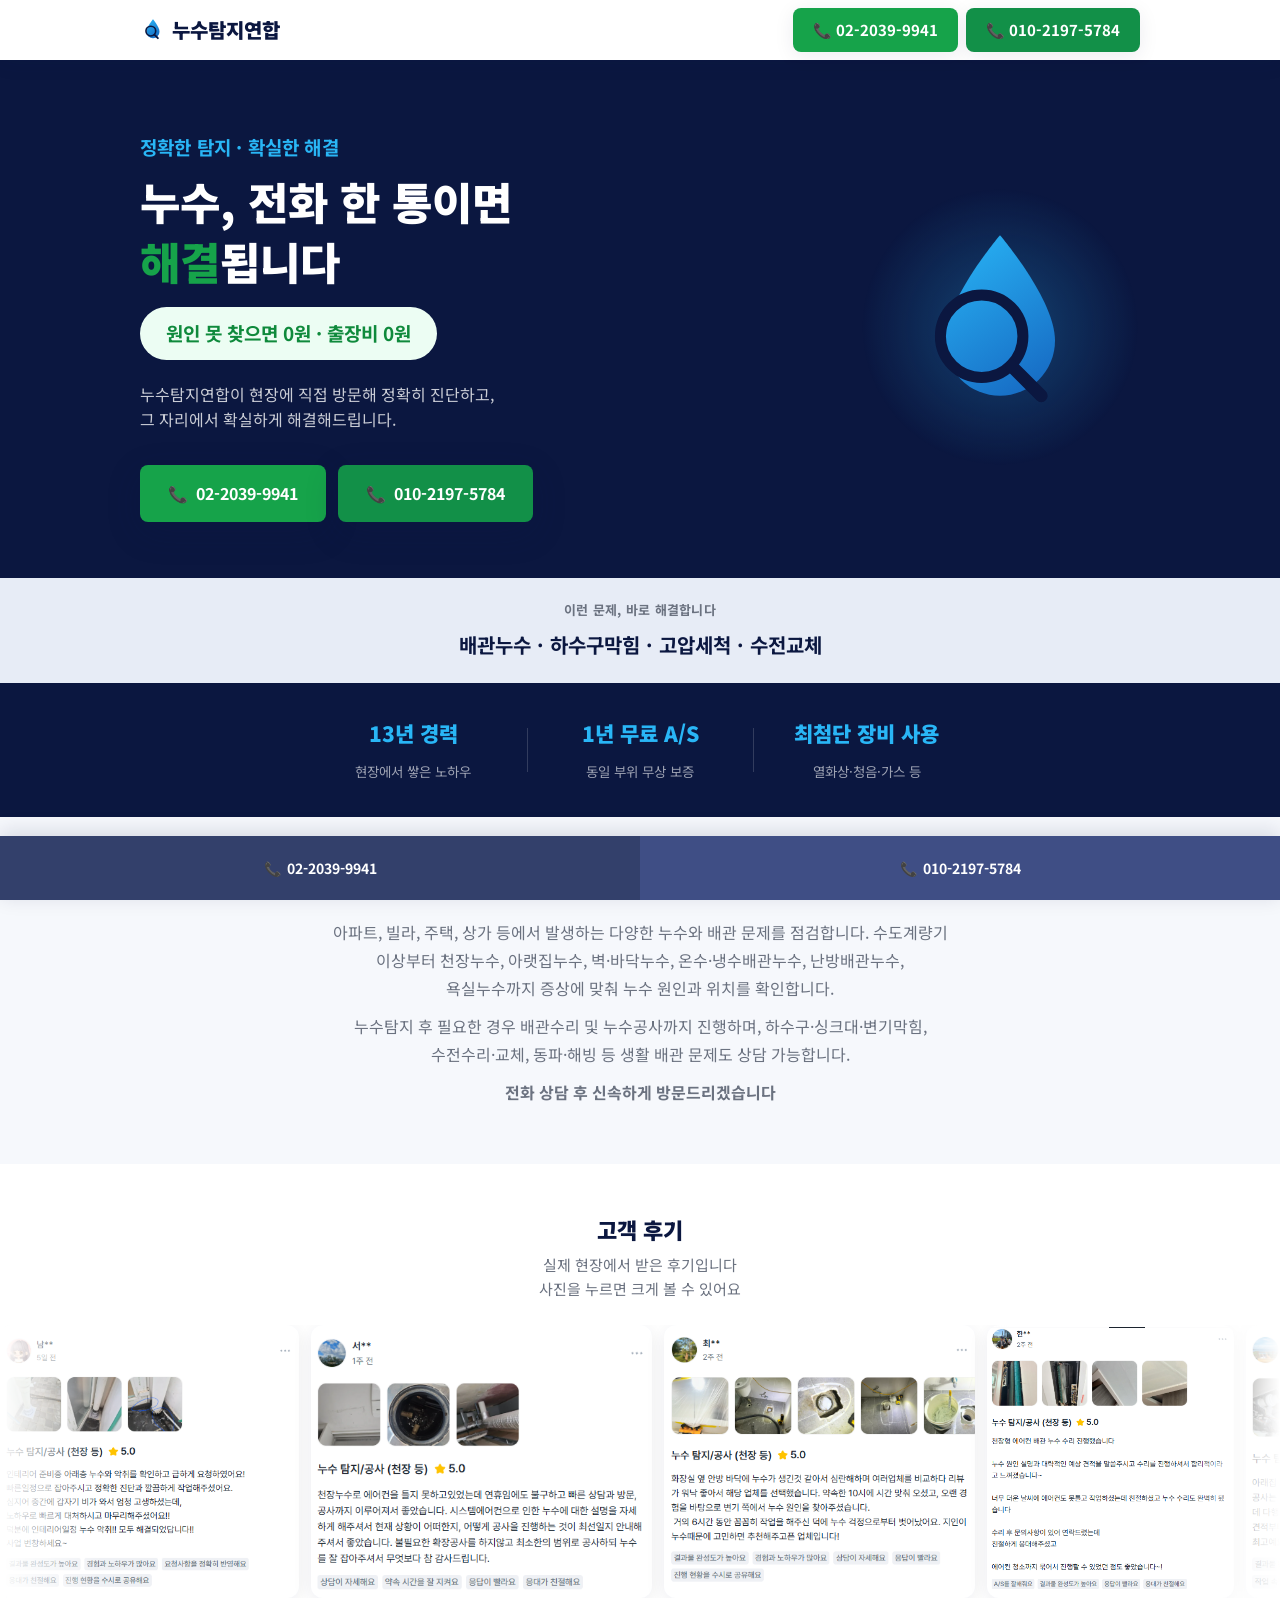
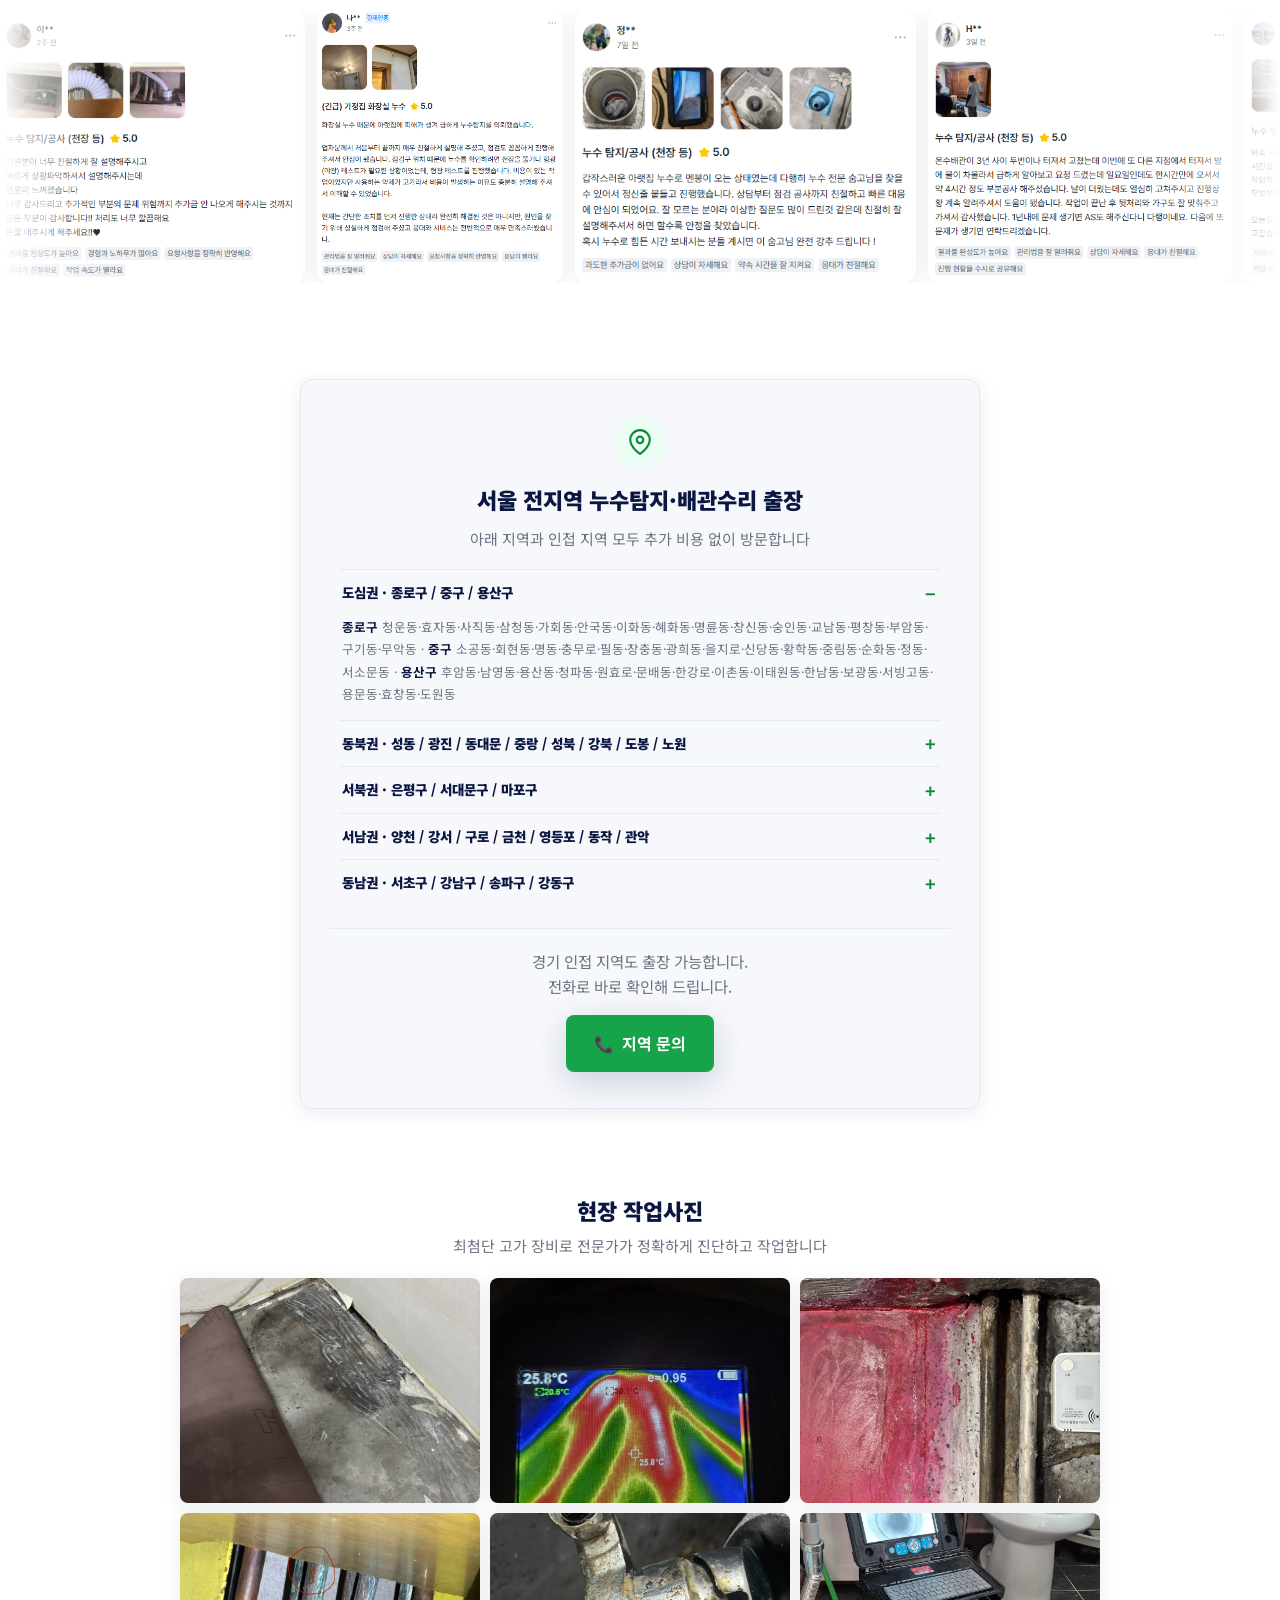
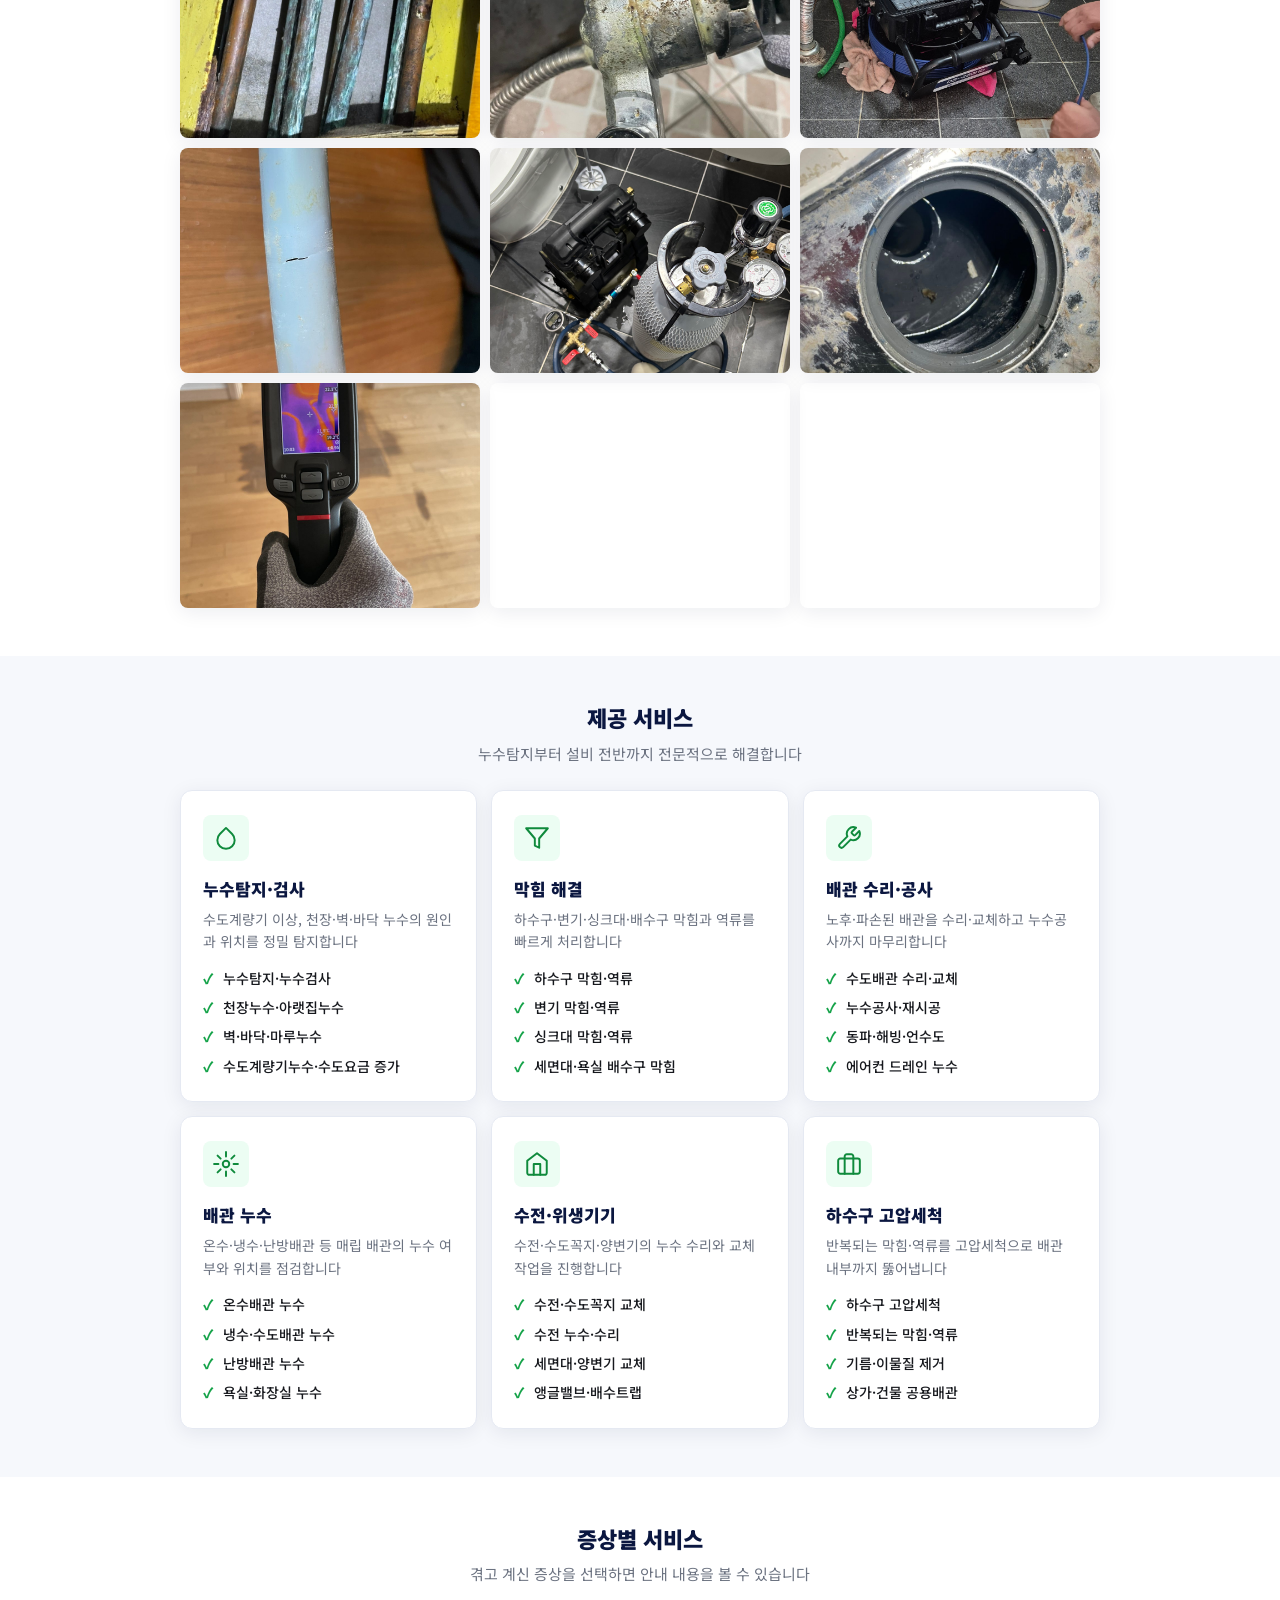
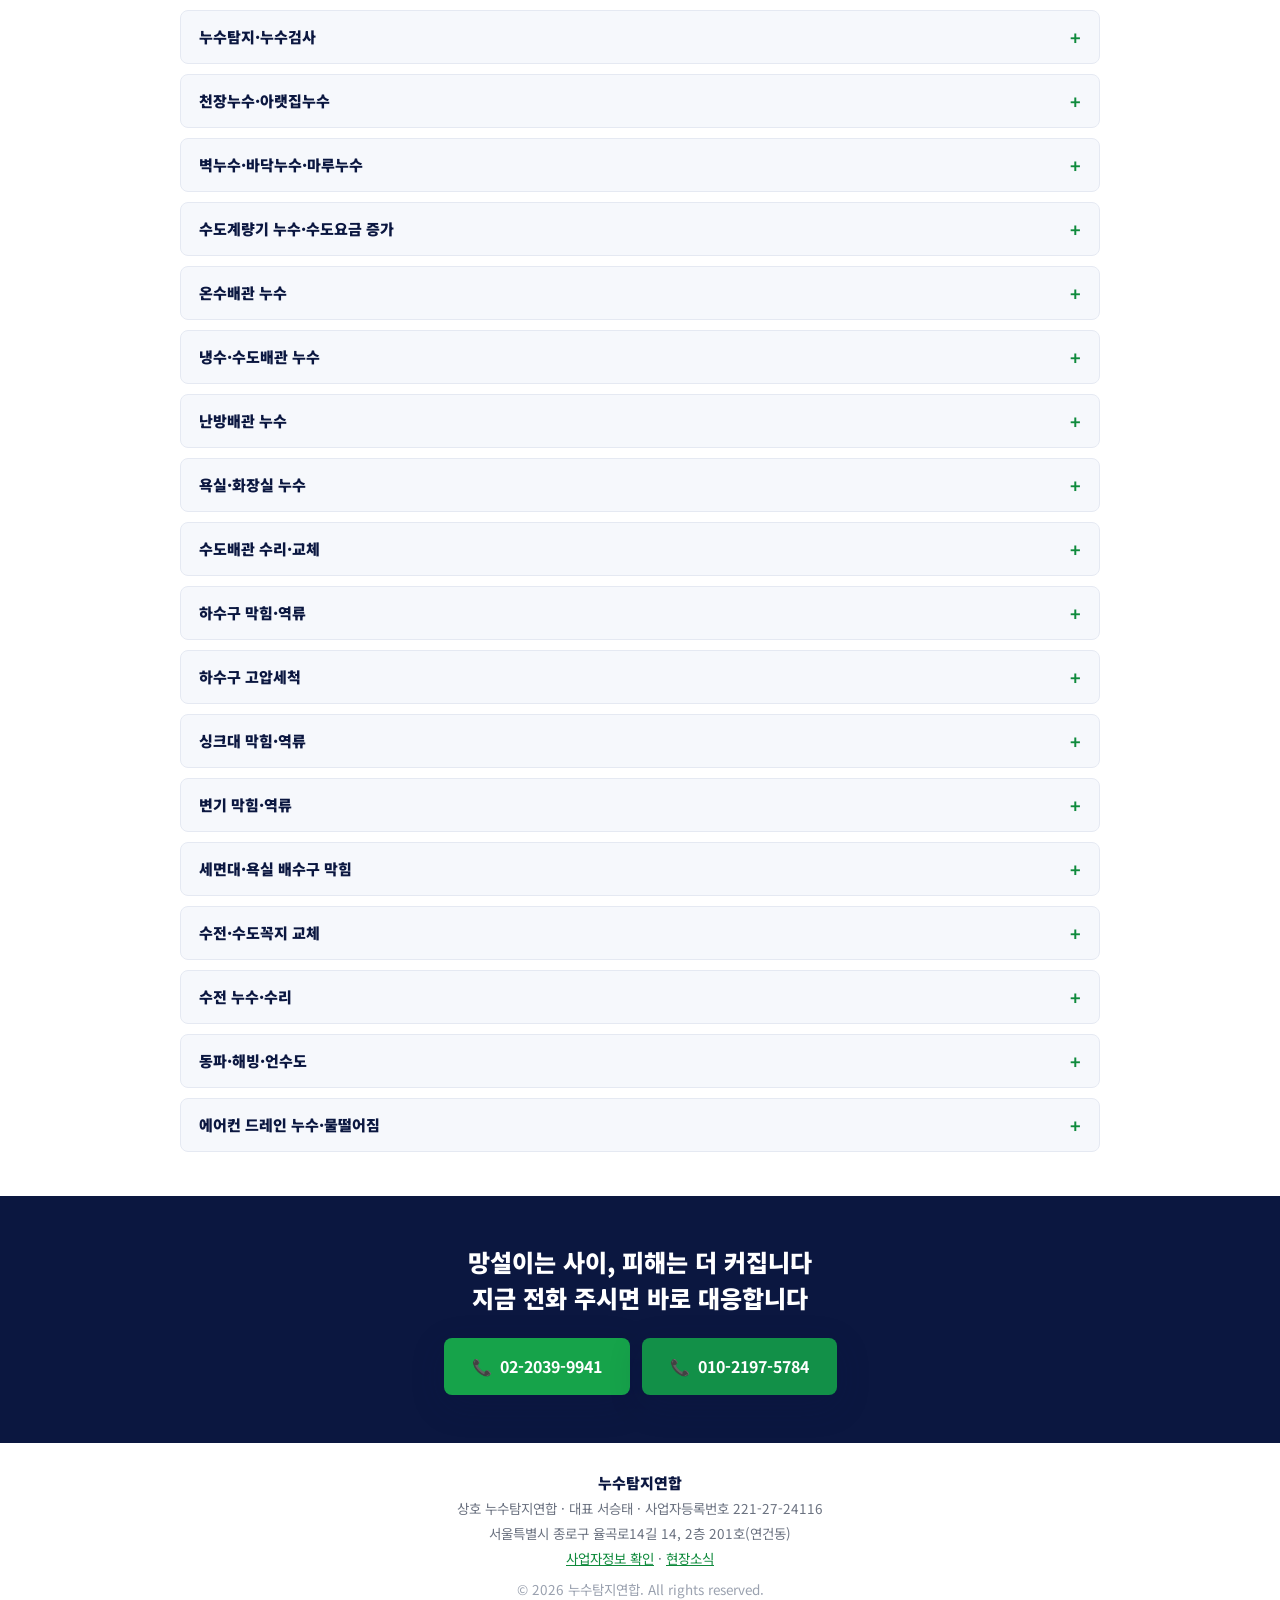
==== index.html @ e625df88 "wordpress connect" ====
<!DOCTYPE html>
<html lang="ko">
<head>
<meta charset="UTF-8">
<meta name="viewport" content="width=device-width, initial-scale=1.0, maximum-scale=5.0">
<title>누수탐지연합 | 서울 전지역 누수탐지·배관수리, 출장비 0원</title>
<meta name="description" content="서울 전지역 누수탐지·배관수리. 수도계량기·천장·배관 누수, 하수구막힘, 수전교체, 동파해빙. 출장비 0원, 원인 못 찾으면 0원.">
<meta name="keywords" content="누수탐지,누수탐지업체,수도계량기누수,천장누수,아랫집누수,벽누수,바닥누수,온수배관누수,냉수배관누수,난방배관누수,욕실누수,화장실누수,배관수리,누수공사,하수구막힘,변기막힘,싱크대막힘,하수구고압세척,수전교체,수전누수,동파해빙,에어컨드레인누수,강남누수탐지,서초누수탐지,송파누수탐지">
<link rel="canonical" href="https://nusu1119.com/">
<meta name="naver-site-verification" content="418d4ac7554d9c9e0f8033d0da20d7df61a4b3a4" />

<meta property="og:type" content="website">
<meta property="og:site_name" content="누수탐지연합">
<meta property="og:title" content="누수탐지연합 | 서울 전지역 누수탐지·배관수리, 출장비 0원">
<meta property="og:description" content="서울 전지역 누수탐지·배관수리. 수도계량기·천장·배관 누수, 하수구막힘, 수전교체, 동파해빙. 출장비 0원, 원인 못 찾으면 0원.">
<meta property="og:url" content="https://nusu1119.com/">
<meta property="og:image" content="https://nusu1119.com/images/og-image.jpg">
<meta property="og:image:width" content="1200">
<meta property="og:image:height" content="630">
<meta property="og:image:alt" content="누수탐지연합 - 전화 한 통이면 끝, 출장비 0원">
<meta property="og:locale" content="ko_KR">

<meta name="twitter:card" content="summary_large_image">
<meta name="twitter:title" content="누수탐지연합 | 서울 전지역 누수탐지·배관수리, 출장비 0원">
<meta name="twitter:description" content="서울 전지역 누수탐지·배관수리. 수도계량기·천장·배관 누수, 하수구막힘, 수전교체, 동파해빙. 출장비 0원, 원인 못 찾으면 0원.">
<meta name="twitter:image" content="https://nusu1119.com/images/og-image.jpg">
<meta name="theme-color" content="#0B1740">

<link rel="icon" href="/favicon.ico" sizes="any">
<link rel="icon" type="image/png" sizes="512x512" href="/images/icon-512.png">
<link rel="apple-touch-icon" href="/apple-touch-icon.png">
<link rel="stylesheet" href="css/style.css">
<link rel="preconnect" href="https://fonts.googleapis.com">
<link rel="preconnect" href="https://fonts.gstatic.com" crossorigin>
<link href="https://fonts.googleapis.com/css2?family=Noto+Sans+KR:wght@400;500;700;900&display=swap" rel="stylesheet">

<!-- TODO: 애널리틱스 추적 코드 (GA4 / 네이버 애널리틱스) - 계정 발급 후 삽입 -->

<script type="application/ld+json">
{
  "@context": "https://schema.org",
  "@type": "LocalBusiness",
  "name": "누수탐지연합",
  "image": "https://nusu1119.com/images/og-image.jpg",
  "url": "https://nusu1119.com/",
  "telephone": ["+82-2-2039-9941", "+82-10-2197-5784"],
  "priceRange": "출장비 0원",
  "founder": { "@type": "Person", "name": "서승태" },
  "address": {
    "@type": "PostalAddress",
    "streetAddress": "율곡로14길 14, 2층 201호(연건동)",
    "addressLocality": "종로구",
    "addressRegion": "서울특별시",
    "addressCountry": "KR"
  },
  "areaServed": [
    { "@type": "AdministrativeArea", "name": "서울특별시" },
    { "@type": "AdministrativeArea", "name": "서울특별시 종로구" },
    { "@type": "AdministrativeArea", "name": "서울특별시 중구" },
    { "@type": "AdministrativeArea", "name": "서울특별시 용산구" },
    { "@type": "AdministrativeArea", "name": "서울특별시 성동구" },
    { "@type": "AdministrativeArea", "name": "서울특별시 광진구" },
    { "@type": "AdministrativeArea", "name": "서울특별시 동대문구" },
    { "@type": "AdministrativeArea", "name": "서울특별시 중랑구" },
    { "@type": "AdministrativeArea", "name": "서울특별시 성북구" },
    { "@type": "AdministrativeArea", "name": "서울특별시 강북구" },
    { "@type": "AdministrativeArea", "name": "서울특별시 도봉구" },
    { "@type": "AdministrativeArea", "name": "서울특별시 노원구" },
    { "@type": "AdministrativeArea", "name": "서울특별시 은평구" },
    { "@type": "AdministrativeArea", "name": "서울특별시 서대문구" },
    { "@type": "AdministrativeArea", "name": "서울특별시 마포구" },
    { "@type": "AdministrativeArea", "name": "서울특별시 양천구" },
    { "@type": "AdministrativeArea", "name": "서울특별시 강서구" },
    { "@type": "AdministrativeArea", "name": "서울특별시 구로구" },
    { "@type": "AdministrativeArea", "name": "서울특별시 금천구" },
    { "@type": "AdministrativeArea", "name": "서울특별시 영등포구" },
    { "@type": "AdministrativeArea", "name": "서울특별시 동작구" },
    { "@type": "AdministrativeArea", "name": "서울특별시 관악구" },
    { "@type": "AdministrativeArea", "name": "서울특별시 서초구" },
    { "@type": "AdministrativeArea", "name": "서울특별시 강남구" },
    { "@type": "AdministrativeArea", "name": "서울특별시 송파구" },
    { "@type": "AdministrativeArea", "name": "서울특별시 강동구" }
  ],
  "slogan": "정확한 탐지 · 확실한 해결",
  "hasOfferCatalog": {
    "@type": "OfferCatalog",
    "name": "누수탐지·배관수리 서비스",
    "itemListElement": [
      { "@type": "Offer", "itemOffered": { "@type": "Service", "name": "누수탐지·누수검사" } },
      { "@type": "Offer", "itemOffered": { "@type": "Service", "name": "천장누수·아랫집누수" } },
      { "@type": "Offer", "itemOffered": { "@type": "Service", "name": "벽누수·바닥누수·마루누수" } },
      { "@type": "Offer", "itemOffered": { "@type": "Service", "name": "수도계량기 누수·수도요금 증가" } },
      { "@type": "Offer", "itemOffered": { "@type": "Service", "name": "온수배관 누수" } },
      { "@type": "Offer", "itemOffered": { "@type": "Service", "name": "냉수·수도배관 누수" } },
      { "@type": "Offer", "itemOffered": { "@type": "Service", "name": "난방배관 누수" } },
      { "@type": "Offer", "itemOffered": { "@type": "Service", "name": "욕실·화장실 누수" } },
      { "@type": "Offer", "itemOffered": { "@type": "Service", "name": "수도배관 수리·교체" } },
      { "@type": "Offer", "itemOffered": { "@type": "Service", "name": "하수구 막힘·역류" } },
      { "@type": "Offer", "itemOffered": { "@type": "Service", "name": "하수구 고압세척" } },
      { "@type": "Offer", "itemOffered": { "@type": "Service", "name": "싱크대 막힘·역류" } },
      { "@type": "Offer", "itemOffered": { "@type": "Service", "name": "변기 막힘·역류" } },
      { "@type": "Offer", "itemOffered": { "@type": "Service", "name": "세면대·욕실 배수구 막힘" } },
      { "@type": "Offer", "itemOffered": { "@type": "Service", "name": "수전·수도꼭지 교체" } },
      { "@type": "Offer", "itemOffered": { "@type": "Service", "name": "수전 누수·수리" } },
      { "@type": "Offer", "itemOffered": { "@type": "Service", "name": "동파·해빙·언수도" } },
      { "@type": "Offer", "itemOffered": { "@type": "Service", "name": "에어컨 드레인 누수·물떨어짐" } }
    ]
  }
}
</script>
</head>
<body>

<!-- Top bar -->
<header class="topbar" id="topbar">
  <div class="container topbar-inner">
    <a href="#top" class="logo">
      <span class="logo-icon" aria-hidden="true">
        <svg viewBox="0 0 48 48" width="26" height="26">
          <path d="M24 4C24 4 12 18 12 27a12 12 0 0 0 24 0C36 18 24 4 24 4z" fill="url(#dropGrad)"/>
          <circle cx="20" cy="26" r="9" fill="none" stroke="#0B1740" stroke-width="3"/>
          <line x1="26.5" y1="32.5" x2="33" y2="39" stroke="#0B1740" stroke-width="3.5" stroke-linecap="round"/>
          <defs>
            <linearGradient id="dropGrad" x1="12" y1="4" x2="36" y2="39" gradientUnits="userSpaceOnUse">
              <stop offset="0" stop-color="#29B6F6"/>
              <stop offset="1" stop-color="#1565C0"/>
            </linearGradient>
          </defs>
        </svg>
      </span>
      <span class="logo-text">누수탐지연합</span>
    </a>
    <div class="topbar-phones">
      <a href="tel:02-2039-9941" class="topbar-phone phone-link" data-phone="02-2039-9941">
        <span aria-hidden="true">📞</span>02-2039-9941
      </a>
      <a href="tel:010-2197-5784" class="topbar-phone num-2 phone-link" data-phone="010-2197-5784">
        <span aria-hidden="true">📞</span>010-2197-5784
      </a>
    </div>
  </div>
</header>

<main id="top">

  <!-- Hero -->
  <section class="hero">
    <div class="container hero-inner">
      <div class="hero-text">
        <p class="hero-slogan">정확한 탐지 · 확실한 해결</p>
        <h1>누수, 전화 한 통이면<br><span class="accent-text">해결</span>됩니다</h1>
        <span class="badge">원인 못 찾으면 0원 · 출장비 0원</span>
        <p class="hero-sub">누수탐지연합이 현장에 직접 방문해 정확히 진단하고,<br>그 자리에서 확실하게 해결해드립니다.</p>
        <div class="hero-cta-buttons">
          <a href="tel:02-2039-9941" class="btn btn-cta phone-link" data-phone="02-2039-9941">
            <span aria-hidden="true">📞</span> 02-2039-9941
          </a>
          <a href="tel:010-2197-5784" class="btn btn-cta num-2 phone-link" data-phone="010-2197-5784">
            <span aria-hidden="true">📞</span> 010-2197-5784
          </a>
        </div>
      </div>
      <div class="hero-visual" aria-hidden="true">
        <div class="hero-visual-glow"></div>
        <svg viewBox="0 0 48 48" width="220" height="220">
          <path d="M24 4C24 4 12 18 12 27a12 12 0 0 0 24 0C36 18 24 4 24 4z" fill="url(#dropGradLg)"/>
          <circle cx="20" cy="26" r="9" fill="none" stroke="#0B1740" stroke-width="2.4"/>
          <line x1="26.5" y1="32.5" x2="33" y2="39" stroke="#0B1740" stroke-width="2.8" stroke-linecap="round"/>
          <defs>
            <linearGradient id="dropGradLg" x1="12" y1="4" x2="36" y2="39" gradientUnits="userSpaceOnUse">
              <stop offset="0" stop-color="#29B6F6"/>
              <stop offset="1" stop-color="#1565C0"/>
            </linearGradient>
          </defs>
        </svg>
      </div>
    </div>
  </section>

  <!-- Services strip -->
  <section class="services-strip">
    <div class="container">
      <p class="services-label">이런 문제, 바로 해결합니다</p>
      <p class="services-line">배관누수 · 하수구막힘 · 고압세척 · 수전교체</p>
    </div>
  </section>

  <!-- 특장점 띠 -->
  <section class="highlight-strip">
    <div class="container highlight-strip-inner">
      <div class="hl-item">
        <strong>13년 경력</strong>
        <span>현장에서 쌓은 노하우</span>
      </div>
      <div class="hl-item">
        <strong>1년 무료 A/S</strong>
        <span>동일 부위 무상 보증</span>
      </div>
      <div class="hl-item">
        <strong>최첨단 장비 사용</strong>
        <span>열화상·청음·가스 등</span>
      </div>
    </div>
  </section>

  <!-- 서비스 소개 -->
  <section class="service-intro">
    <div class="container">
      <h2 class="service-intro-title">누수탐지·배관수리 전문</h2>
      <p>아파트, 빌라, 주택, 상가 등에서 발생하는 다양한 누수와 배관 문제를 점검합니다. 수도계량기 이상부터 천장누수, 아랫집누수, 벽·바닥누수, 온수·냉수배관누수, 난방배관누수, 욕실누수까지 증상에 맞춰 누수 원인과 위치를 확인합니다.</p>
      <p>누수탐지 후 필요한 경우 배관수리 및 누수공사까지 진행하며, 하수구·싱크대·변기막힘, 수전수리·교체, 동파·해빙 등 생활 배관 문제도 상담 가능합니다.</p>
      <p class="service-intro-lead">전화 상담 후 신속하게 방문드리겠습니다</p>
    </div>
  </section>

  <!-- Reviews marquee -->
  <section class="reviews-section" aria-label="고객 후기">
    <div class="reviews-head container">
      <h2>고객 후기</h2>
      <p>실제 현장에서 받은 후기입니다<br>사진을 누르면 크게 볼 수 있어요</p>
    </div>

    <div class="marquee-row">
      <div class="marquee-track marquee-left">
        <div class="review-photo"><img src="images/review/review-07.png" alt="누수탐지연합 고객 후기" loading="lazy" decoding="async"></div>
        <div class="review-photo"><img src="images/review/review-14.png" alt="누수탐지연합 고객 후기" loading="lazy" decoding="async"></div>
        <div class="review-photo"><img src="images/review/review-02.png" alt="누수탐지연합 고객 후기" loading="lazy" decoding="async"></div>
        <div class="review-photo"><img src="images/review/review-11.png" alt="누수탐지연합 고객 후기" loading="lazy" decoding="async"></div>
        <div class="review-photo"><img src="images/review/review-18.png" alt="누수탐지연합 고객 후기" loading="lazy" decoding="async"></div>
        <div class="review-photo"><img src="images/review/review-05.png" alt="누수탐지연합 고객 후기" loading="lazy" decoding="async"></div>
        <div class="review-photo"><img src="images/review/review-09.png" alt="누수탐지연합 고객 후기" loading="lazy" decoding="async"></div>
        <div class="review-photo"><img src="images/review/review-16.png" alt="누수탐지연합 고객 후기" loading="lazy" decoding="async"></div>
        <div class="review-photo"><img src="images/review/review-01.png" alt="누수탐지연합 고객 후기" loading="lazy" decoding="async"></div>
        <!-- duplicate for seamless loop -->
        <div class="review-photo" aria-hidden="true"><img src="images/review/review-07.png" alt="" loading="lazy" decoding="async"></div>
        <div class="review-photo" aria-hidden="true"><img src="images/review/review-14.png" alt="" loading="lazy" decoding="async"></div>
        <div class="review-photo" aria-hidden="true"><img src="images/review/review-02.png" alt="" loading="lazy" decoding="async"></div>
        <div class="review-photo" aria-hidden="true"><img src="images/review/review-11.png" alt="" loading="lazy" decoding="async"></div>
        <div class="review-photo" aria-hidden="true"><img src="images/review/review-18.png" alt="" loading="lazy" decoding="async"></div>
        <div class="review-photo" aria-hidden="true"><img src="images/review/review-05.png" alt="" loading="lazy" decoding="async"></div>
        <div class="review-photo" aria-hidden="true"><img src="images/review/review-09.png" alt="" loading="lazy" decoding="async"></div>
        <div class="review-photo" aria-hidden="true"><img src="images/review/review-16.png" alt="" loading="lazy" decoding="async"></div>
        <div class="review-photo" aria-hidden="true"><img src="images/review/review-01.png" alt="" loading="lazy" decoding="async"></div>
      </div>
    </div>

    <div class="marquee-row">
      <div class="marquee-track marquee-right">
        <div class="review-photo"><img src="images/review/review-12.png" alt="누수탐지연합 고객 후기" loading="lazy" decoding="async"></div>
        <div class="review-photo"><img src="images/review/review-04.png" alt="누수탐지연합 고객 후기" loading="lazy" decoding="async"></div>
        <div class="review-photo"><img src="images/review/review-17.png" alt="누수탐지연합 고객 후기" loading="lazy" decoding="async"></div>
        <div class="review-photo"><img src="images/review/review-08.png" alt="누수탐지연합 고객 후기" loading="lazy" decoding="async"></div>
        <div class="review-photo"><img src="images/review/review-13.png" alt="누수탐지연합 고객 후기" loading="lazy" decoding="async"></div>
        <div class="review-photo"><img src="images/review/review-03.png" alt="누수탐지연합 고객 후기" loading="lazy" decoding="async"></div>
        <div class="review-photo"><img src="images/review/review-15.png" alt="누수탐지연합 고객 후기" loading="lazy" decoding="async"></div>
        <div class="review-photo"><img src="images/review/review-06.png" alt="누수탐지연합 고객 후기" loading="lazy" decoding="async"></div>
        <div class="review-photo"><img src="images/review/review-10.png" alt="누수탐지연합 고객 후기" loading="lazy" decoding="async"></div>
        <!-- duplicate for seamless loop -->
        <div class="review-photo" aria-hidden="true"><img src="images/review/review-12.png" alt="" loading="lazy" decoding="async"></div>
        <div class="review-photo" aria-hidden="true"><img src="images/review/review-04.png" alt="" loading="lazy" decoding="async"></div>
        <div class="review-photo" aria-hidden="true"><img src="images/review/review-17.png" alt="" loading="lazy" decoding="async"></div>
        <div class="review-photo" aria-hidden="true"><img src="images/review/review-08.png" alt="" loading="lazy" decoding="async"></div>
        <div class="review-photo" aria-hidden="true"><img src="images/review/review-13.png" alt="" loading="lazy" decoding="async"></div>
        <div class="review-photo" aria-hidden="true"><img src="images/review/review-03.png" alt="" loading="lazy" decoding="async"></div>
        <div class="review-photo" aria-hidden="true"><img src="images/review/review-15.png" alt="" loading="lazy" decoding="async"></div>
        <div class="review-photo" aria-hidden="true"><img src="images/review/review-06.png" alt="" loading="lazy" decoding="async"></div>
        <div class="review-photo" aria-hidden="true"><img src="images/review/review-10.png" alt="" loading="lazy" decoding="async"></div>
      </div>
    </div>
  </section>

  <!-- 서비스 지역 -->
  <section class="area-section">
    <div class="container">
      <div class="area-panel">
        <span class="area-panel-icon" aria-hidden="true">
          <svg viewBox="0 0 24 24" width="26" height="26" fill="none" stroke="currentColor" stroke-width="2" stroke-linecap="round" stroke-linejoin="round"><path d="M21 10c0 7-9 13-9 13s-9-6-9-13a9 9 0 0 1 18 0z"/><circle cx="12" cy="10" r="3"/></svg>
        </span>
        <h2 class="area-panel-title">서울 전지역 누수탐지·배관수리 출장</h2>
        <p class="area-panel-desc">아래 지역과 인접 지역 모두 추가 비용 없이 방문합니다</p>
        <!-- 서울 25개 구 법정동 목록 (동별 페이지 추가 시 해당 동을 링크로 전환) -->
        <div class="area-groups" aria-label="서울 출장 지역">
          <details class="area-group" open>
            <summary class="area-group-name">도심권 · 종로구 / 중구 / 용산구</summary>
            <p class="area-group-dongs">
              <b>종로구</b> 청운동·효자동·사직동·삼청동·가회동·안국동·이화동·혜화동·명륜동·창신동·숭인동·교남동·평창동·부암동·구기동·무악동 ·
              <b>중구</b> 소공동·회현동·명동·충무로·필동·장충동·광희동·을지로·신당동·황학동·중림동·순화동·정동·서소문동 ·
              <b>용산구</b> 후암동·남영동·용산동·청파동·원효로·문배동·한강로·이촌동·이태원동·한남동·보광동·서빙고동·용문동·효창동·도원동
            </p>
          </details>
          <details class="area-group">
            <summary class="area-group-name">동북권 · 성동 / 광진 / 동대문 / 중랑 / 성북 / 강북 / 도봉 / 노원</summary>
            <p class="area-group-dongs">
              <b>성동구</b> 왕십리동·도선동·마장동·사근동·행당동·응봉동·금호동·옥수동·성수동·송정동·용답동 ·
              <b>광진구</b> 중곡동·능동·구의동·광장동·자양동·화양동·군자동 ·
              <b>동대문구</b> 신설동·용두동·제기동·전농동·답십리동·장안동·청량리동·회기동·휘경동·이문동 ·
              <b>중랑구</b> 면목동·상봉동·중화동·묵동·망우동·신내동 ·
              <b>성북구</b> 성북동·돈암동·삼선동·동선동·안암동·보문동·정릉동·길음동·종암동·월곡동·장위동·석관동 ·
              <b>강북구</b> 미아동·번동·수유동·우이동 ·
              <b>도봉구</b> 쌍문동·방학동·창동·도봉동 ·
              <b>노원구</b> 월계동·공릉동·하계동·중계동·상계동
            </p>
          </details>
          <details class="area-group">
            <summary class="area-group-name">서북권 · 은평구 / 서대문구 / 마포구</summary>
            <p class="area-group-dongs">
              <b>은평구</b> 녹번동·불광동·갈현동·구산동·대조동·응암동·역촌동·신사동·증산동·수색동·진관동 ·
              <b>서대문구</b> 충정로·천연동·북아현동·홍제동·대현동·신촌동·연희동·홍은동·남가좌동·북가좌동·창천동 ·
              <b>마포구</b> 아현동·공덕동·도화동·용강동·대흥동·염리동·신수동·창전동·상수동·서교동·동교동·합정동·망원동·연남동·성산동·상암동
            </p>
          </details>
          <details class="area-group">
            <summary class="area-group-name">서남권 · 양천 / 강서 / 구로 / 금천 / 영등포 / 동작 / 관악</summary>
            <p class="area-group-dongs">
              <b>양천구</b> 목동·신정동·신월동 ·
              <b>강서구</b> 염창동·등촌동·화곡동·가양동·마곡동·발산동·공항동·방화동·개화동·우장산동 ·
              <b>구로구</b> 신도림동·구로동·가리봉동·고척동·개봉동·오류동·궁동·온수동·천왕동·항동 ·
              <b>금천구</b> 가산동·독산동·시흥동 ·
              <b>영등포구</b> 영등포동·여의도동·당산동·도림동·문래동·양평동·신길동·대림동 ·
              <b>동작구</b> 노량진동·상도동·본동·흑석동·동작동·사당동·대방동·신대방동 ·
              <b>관악구</b> 봉천동·신림동·남현동
            </p>
          </details>
          <details class="area-group">
            <summary class="area-group-name">동남권 · 서초구 / 강남구 / 송파구 / 강동구</summary>
            <p class="area-group-dongs">
              <b>서초구</b> 서초동·잠원동·반포동·방배동·양재동·우면동·원지동·염곡동·신원동·내곡동 ·
              <b>강남구</b> 역삼동·개포동·청담동·삼성동·대치동·신사동·논현동·압구정동·세곡동·자곡동·일원동·수서동·도곡동 ·
              <b>송파구</b> 잠실동·신천동·풍납동·송파동·석촌동·삼전동·가락동·문정동·장지동·거여동·마천동·방이동·오금동 ·
              <b>강동구</b> 명일동·고덕동·상일동·길동·둔촌동·암사동·성내동·천호동·강일동
            </p>
          </details>
        </div>
        <div class="area-footer">
          <p class="area-gyeonggi">경기 인접 지역도 출장 가능합니다.<br>전화로 바로 확인해 드립니다.</p>
          <a href="tel:02-2039-9941" class="btn btn-cta area-panel-btn phone-link" data-phone="02-2039-9941">
            <span aria-hidden="true">📞</span> 지역 문의
          </a>
        </div>
      </div>
    </div>
  </section>

  <!-- Work gallery -->
  <section class="gallery-section">
    <div class="container">
      <h2>현장 작업사진</h2>
      <p>최첨단 고가 장비로 전문가가 정확하게 진단하고 작업합니다</p>
      <div class="gallery-grid">
        <button type="button" class="gallery-item" data-index="0">
          <img src="images/work/work-01.jpg" alt="누수탐지연합 현장 작업사진" loading="lazy" decoding="async">
        </button>
        <button type="button" class="gallery-item" data-index="1">
          <img src="images/work/work-02.jpg" alt="누수탐지연합 현장 작업사진" loading="lazy" decoding="async">
        </button>
        <button type="button" class="gallery-item" data-index="2">
          <img src="images/work/work-03.jpg" alt="누수탐지연합 현장 작업사진" loading="lazy" decoding="async">
        </button>
        <button type="button" class="gallery-item" data-index="3">
          <img src="images/work/work-04.jpg" alt="누수탐지연합 현장 작업사진" loading="lazy" decoding="async">
        </button>
        <button type="button" class="gallery-item" data-index="4">
          <img src="images/work/work-05.jpg" alt="누수탐지연합 현장 작업사진" loading="lazy" decoding="async">
        </button>
        <button type="button" class="gallery-item" data-index="5">
          <img src="images/work/work-06.jpg" alt="누수탐지연합 현장 작업사진" loading="lazy" decoding="async">
        </button>
        <button type="button" class="gallery-item" data-index="6">
          <img src="images/work/work-07.jpg" alt="누수탐지연합 현장 작업사진" loading="lazy" decoding="async">
        </button>
        <button type="button" class="gallery-item" data-index="7">
          <img src="images/work/work-08.jpg" alt="누수탐지연합 현장 작업사진" loading="lazy" decoding="async">
        </button>
        <button type="button" class="gallery-item" data-index="8">
          <img src="images/work/work-09.jpg" alt="누수탐지연합 현장 작업사진" loading="lazy" decoding="async">
        </button>
        <button type="button" class="gallery-item" data-index="9">
          <img src="images/work/work-10.jpg" alt="누수탐지연합 현장 작업사진" loading="lazy" decoding="async">
        </button>
        <button type="button" class="gallery-item" data-index="10">
          <img src="images/work/work-11.jpg" alt="누수탐지연합 현장 작업사진" loading="lazy" decoding="async">
        </button>
        <button type="button" class="gallery-item" data-index="11">
          <img src="images/work/work-12.jpg" alt="누수탐지연합 현장 작업사진" loading="lazy" decoding="async">
        </button>
      </div>
    </div>
  </section>

  <!-- 제공 서비스 -->
  <section class="services-detail">
    <div class="container">
      <h2>제공 서비스</h2>
      <p>누수탐지부터 설비 전반까지 전문적으로 해결합니다</p>
      <div class="service-grid">

        <div class="service-card">
          <div class="svc-icon" aria-hidden="true">
            <svg width="26" height="26" viewBox="0 0 24 24" fill="none" stroke="currentColor" stroke-width="1.8" stroke-linecap="round" stroke-linejoin="round"><path d="M12 2.69l5.66 5.66a8 8 0 11-11.31 0z"/></svg>
          </div>
          <h3>누수탐지·검사</h3>
          <p>수도계량기 이상, 천장·벽·바닥 누수의 원인과 위치를 정밀 탐지합니다</p>
          <ul>
            <li>누수탐지·누수검사</li>
            <li>천장누수·아랫집누수</li>
            <li>벽·바닥·마루누수</li>
            <li>수도계량기누수·수도요금 증가</li>
          </ul>
        </div>

        <div class="service-card">
          <div class="svc-icon" aria-hidden="true">
            <svg width="26" height="26" viewBox="0 0 24 24" fill="none" stroke="currentColor" stroke-width="1.8" stroke-linecap="round" stroke-linejoin="round"><path d="M22 3H2l8 9.46V19l4 2V12.46L22 3z"/></svg>
          </div>
          <h3>막힘 해결</h3>
          <p>하수구·변기·싱크대·배수구 막힘과 역류를 빠르게 처리합니다</p>
          <ul>
            <li>하수구 막힘·역류</li>
            <li>변기 막힘·역류</li>
            <li>싱크대 막힘·역류</li>
            <li>세면대·욕실 배수구 막힘</li>
          </ul>
        </div>

        <div class="service-card">
          <div class="svc-icon" aria-hidden="true">
            <svg width="26" height="26" viewBox="0 0 24 24" fill="none" stroke="currentColor" stroke-width="1.8" stroke-linecap="round" stroke-linejoin="round"><path d="M14.7 6.3a1 1 0 000 1.4l1.6 1.6a1 1 0 001.4 0l3.77-3.77a6 6 0 01-7.94 7.94l-6.91 6.91a2.12 2.12 0 01-3-3l6.91-6.91a6 6 0 017.94-7.94l-3.76 3.76z"/></svg>
          </div>
          <h3>배관 수리·공사</h3>
          <p>노후·파손된 배관을 수리·교체하고 누수공사까지 마무리합니다</p>
          <ul>
            <li>수도배관 수리·교체</li>
            <li>누수공사·재시공</li>
            <li>동파·해빙·언수도</li>
            <li>에어컨 드레인 누수</li>
          </ul>
        </div>

        <div class="service-card">
          <div class="svc-icon" aria-hidden="true">
            <svg width="26" height="26" viewBox="0 0 24 24" fill="none" stroke="currentColor" stroke-width="1.8" stroke-linecap="round" stroke-linejoin="round"><circle cx="12" cy="12" r="3"/><path d="M12 1v4M12 19v4M4.22 4.22l2.83 2.83M16.95 16.95l2.83 2.83M1 12h4M19 12h4M4.22 19.78l2.83-2.83M16.95 7.05l2.83-2.83"/></svg>
          </div>
          <h3>배관 누수</h3>
          <p>온수·냉수·난방배관 등 매립 배관의 누수 여부와 위치를 점검합니다</p>
          <ul>
            <li>온수배관 누수</li>
            <li>냉수·수도배관 누수</li>
            <li>난방배관 누수</li>
            <li>욕실·화장실 누수</li>
          </ul>
        </div>

        <div class="service-card">
          <div class="svc-icon" aria-hidden="true">
            <svg width="26" height="26" viewBox="0 0 24 24" fill="none" stroke="currentColor" stroke-width="1.8" stroke-linecap="round" stroke-linejoin="round"><path d="M3 9l9-7 9 7v11a2 2 0 01-2 2H5a2 2 0 01-2-2z"/><polyline points="9 22 9 12 15 12 15 22"/></svg>
          </div>
          <h3>수전·위생기기</h3>
          <p>수전·수도꼭지·양변기의 누수 수리와 교체 작업을 진행합니다</p>
          <ul>
            <li>수전·수도꼭지 교체</li>
            <li>수전 누수·수리</li>
            <li>세면대·양변기 교체</li>
            <li>앵글밸브·배수트랩</li>
          </ul>
        </div>

        <div class="service-card">
          <div class="svc-icon" aria-hidden="true">
            <svg width="26" height="26" viewBox="0 0 24 24" fill="none" stroke="currentColor" stroke-width="1.8" stroke-linecap="round" stroke-linejoin="round"><rect x="2" y="7" width="20" height="14" rx="2"/><path d="M16 21V5a2 2 0 00-2-2h-4a2 2 0 00-2 2v16"/></svg>
          </div>
          <h3>하수구 고압세척</h3>
          <p>반복되는 막힘·역류를 고압세척으로 배관 내부까지 뚫어냅니다</p>
          <ul>
            <li>하수구 고압세척</li>
            <li>반복되는 막힘·역류</li>
            <li>기름·이물질 제거</li>
            <li>상가·건물 공용배관</li>
          </ul>
        </div>

      </div>
    </div>
  </section>

  <!-- 증상별 서비스 -->
  <section class="symptom-section">
    <div class="container">
      <h2>증상별 서비스</h2>
      <p>겪고 계신 증상을 선택하면 안내 내용을 볼 수 있습니다</p>
      <div class="symptom-list">
        <details class="symptom-item">
          <summary>누수탐지·누수검사</summary>
          <p>물이 새는 위치를 알기 어렵거나 누수가 의심될 경우 배관 상태와 현장 증상을 확인하여 누수 여부와 위치를 점검합니다. 아파트·빌라·주택·상가 등의 누수탐지 및 누수검사를 진행합니다.</p>
        </details>
        <details class="symptom-item">
          <summary>천장누수·아랫집누수</summary>
          <p>아랫집 천장에 물자국, 곰팡이, 습기 또는 물떨어짐이 발생했다면 윗집 욕실이나 수도·온수·난방배관 등의 누수 여부를 확인합니다. 천장누수 원인을 점검하고 필요한 누수공사를 진행합니다.</p>
        </details>
        <details class="symptom-item">
          <summary>벽누수·바닥누수·마루누수</summary>
          <p>벽지가 젖거나 바닥에 습기가 생기고 마루가 변색되거나 들뜨는 증상이 있다면 매립된 수도배관 등의 누수를 확인합니다.</p>
        </details>
        <details class="symptom-item">
          <summary>수도계량기 누수·수도요금 증가</summary>
          <p>물을 사용하지 않는데 수도계량기가 계속 돌아가거나 수도요금이 평소보다 갑자기 많이 나왔다면 누수를 의심할 수 있습니다. 수도계량기 움직임과 배관 상태를 확인하여 수도배관 누수 여부를 점검합니다.</p>
        </details>
        <details class="symptom-item">
          <summary>온수배관 누수</summary>
          <p>온수배관에서 누수가 발생하면 수도계량기 움직임, 바닥 습기, 보일러 주변 이상 등의 증상이 나타날 수 있습니다. 온수배관의 누수 여부와 위치를 점검하고 필요한 배관수리를 진행합니다.</p>
        </details>
        <details class="symptom-item">
          <summary>냉수·수도배관 누수</summary>
          <p>냉수배관과 수도배관에서 발생하는 누수를 점검합니다. 배관 상태와 현장 증상을 확인하여 누수 위치를 찾고 손상된 수도배관의 수리 또는 교체를 진행합니다.</p>
        </details>
        <details class="symptom-item">
          <summary>난방배관 누수</summary>
          <p>보일러 물을 자주 보충하거나 바닥 난방배관에서 누수가 의심되는 경우 배관 상태를 점검하여 누수 여부와 위치를 확인합니다.</p>
        </details>
        <details class="symptom-item">
          <summary>욕실·화장실 누수</summary>
          <p>욕실 바닥, 변기 주변, 세면대, 샤워수전, 매립 수도배관 등 화장실에서 발생하는 다양한 누수 원인을 점검합니다.</p>
        </details>
        <details class="symptom-item">
          <summary>수도배관 수리·교체</summary>
          <p>노후되거나 파손된 수도배관, 냉수배관, 온수배관 등의 문제를 확인하고 필요한 구간을 수리하거나 교체합니다.</p>
        </details>
        <details class="symptom-item">
          <summary>하수구 막힘·역류</summary>
          <p>물이 천천히 내려가거나 하수구에서 물이 역류하는 경우 배수배관의 막힘 상태를 확인하고 필요한 작업을 진행합니다.</p>
        </details>
        <details class="symptom-item">
          <summary>하수구 고압세척</summary>
          <p>배관 내부에 쌓인 이물질이나 오염으로 뚫어도 자꾸 막히고 역류가 반복되는 경우 현장 상태에 따라 고압세척 작업을 진행합니다.</p>
        </details>
        <details class="symptom-item">
          <summary>싱크대 막힘·역류</summary>
          <p>싱크대 물이 잘 내려가지 않거나 배수가 역류하는 경우 주방 배수배관의 막힘 상태를 확인하여 처리합니다.</p>
        </details>
        <details class="symptom-item">
          <summary>변기 막힘·역류</summary>
          <p>변기 물이 내려가지 않거나 물이 차오르고 역류하는 경우 변기와 연결 배관의 막힘 상태를 확인하여 처리합니다.</p>
        </details>
        <details class="symptom-item">
          <summary>세면대·욕실 배수구 막힘</summary>
          <p>세면대 또는 욕실 배수구의 배수가 느리거나 막힌 경우 배수구와 연결 배관을 확인하여 막힘을 처리합니다.</p>
        </details>
        <details class="symptom-item">
          <summary>수전·수도꼭지 교체</summary>
          <p>주방수전, 세면대수전, 샤워수전, 수도꼭지 등의 고장이나 노후로 교체가 필요한 경우 현장에 맞는 수전으로 교체합니다.</p>
        </details>
        <details class="symptom-item">
          <summary>수전 누수·수리</summary>
          <p>수전에서 물이 계속 떨어지거나 연결부위에서 물이 새는 경우 수전과 연결부속의 상태를 확인하여 수리 또는 교체합니다.</p>
        </details>
        <details class="symptom-item">
          <summary>동파·해빙·언수도</summary>
          <p>겨울철 수도배관이 얼어 물이 나오지 않는 경우 동결된 배관 상태를 확인하고 해빙 작업을 진행합니다. 동파로 배관이 손상된 경우 필요한 배관수리도 진행합니다.</p>
        </details>
        <details class="symptom-item">
          <summary>에어컨 드레인 누수·물떨어짐</summary>
          <p>여름철 에어컨 사용 중 천장이나 벽에서 물이 떨어지는 경우 에어컨 드레인 배관의 막힘·이탈·누수 여부 등을 확인합니다.</p>
        </details>
      </div>
    </div>
  </section>

  <!-- Lightbox -->
  <div class="lightbox" id="lightbox">
    <button type="button" class="lightbox-close" aria-label="닫기">&times;</button>
    <button type="button" class="lightbox-prev" aria-label="이전 사진">&#9664;</button>
    <img src="" alt="" class="lightbox-img">
    <button type="button" class="lightbox-next" aria-label="다음 사진">&#9654;</button>
  </div>

  <!-- 현장소식 티저 (nusu1119.com/blog 워드프레스 백엔드 → /현장소식/ PHP 렌더) -->
  <section class="blog-teaser" hidden>
    <div class="container">
      <h2>현장소식</h2>
      <p>실제 출동·시공 현장과 누수 상식을 기록합니다</p>
      <div class="blog-list" id="blog-teaser-list"></div>
      <p class="blog-more"><a href="/현장소식/">현장소식 전체 보기 →</a></p>
    </div>
  </section>

  <!-- Final CTA -->
  <section class="final-cta">
    <div class="container">
      <h2>망설이는 사이, 피해는 더 커집니다<br>지금 전화 주시면 바로 대응합니다</h2>
      <div class="final-cta-buttons">
        <a href="tel:02-2039-9941" class="btn btn-cta phone-link" data-phone="02-2039-9941">
          <span aria-hidden="true">📞</span> 02-2039-9941
        </a>
        <a href="tel:010-2197-5784" class="btn btn-cta num-2 phone-link" data-phone="010-2197-5784">
          <span aria-hidden="true">📞</span> 010-2197-5784
        </a>
      </div>
    </div>
  </section>

</main>

<!-- Footer -->
<footer class="site-footer">
  <div class="container footer-inner">
    <p class="footer-brand">누수탐지연합</p>
    <p>상호 누수탐지연합 · 대표 서승태 · 사업자등록번호 221-27-24116</p>
    <p>서울특별시 종로구 율곡로14길 14, 2층 201호(연건동)</p>
    <p><a href="images/business/business-registration.jpg" target="_blank" rel="noopener">사업자정보 확인</a> · <a href="/현장소식/">현장소식</a></p>
    <p class="footer-copyright">&copy; 2026 누수탐지연합. All rights reserved.</p>
  </div>
</footer>

<!-- Sticky bottom call bar -->
<div class="bottom-bar" id="bottom-bar">
  <a href="tel:02-2039-9941" class="bottom-bar-btn phone-link" data-phone="02-2039-9941">
    <span aria-hidden="true">📞</span> 02-2039-9941
  </a>
  <a href="tel:010-2197-5784" class="bottom-bar-btn num-2 phone-link" data-phone="010-2197-5784">
    <span aria-hidden="true">📞</span> 010-2197-5784
  </a>
</div>

<script src="js/main.js"></script>
</body>
</html>
---- css/style.css ----
/* ==========================================================================
   누수탐지연합 - 미니멀 CTA 퍼널 디자인
   ========================================================================== */
:root {
  --navy: #0B1740;
  --navy-soft: #33406B;
  --navy-soft-2: #3F4E85;
  --green: #16A34A;
  --green-2: #129048;
  --green-dark: #0F8A3C;
  --green-light: #ECFDF3;
  --cyan: #29B6F6;
  --text: #16181D;
  --muted: #6B7280;
  --border: #E5E9F2;
  --off-white: #F6F8FC;
  --white: #FFFFFF;

  --font: 'Noto Sans KR', 'Apple SD Gothic Neo', sans-serif;
  --radius: 12px;
  --radius-sm: 8px;
  --shadow: 0 4px 20px rgba(11,23,64,.08);
  --shadow-lg: 0 10px 34px rgba(11,23,64,.18);
  --trans: .2s ease;

  --topbar-h: 60px;
  --bottombar-h: 64px;
}

/* ==========================================================================
   Reset
   ========================================================================== */
* { box-sizing: border-box; margin: 0; padding: 0; }
html { scroll-behavior: smooth; }
body {
  font-family: var(--font);
  color: var(--text);
  background: var(--white);
  line-height: 1.6;
  -webkit-font-smoothing: antialiased;
  padding-top: var(--topbar-h);
  padding-bottom: var(--bottombar-h);
}
img { max-width: 100%; display: block; }
a { color: inherit; text-decoration: none; }
button { font-family: inherit; cursor: pointer; border: none; background: none; }

.container {
  max-width: 720px;
  margin: 0 auto;
  padding: 0 20px;
}

/* ==========================================================================
   Buttons
   ========================================================================== */
.btn {
  display: inline-flex;
  align-items: center;
  justify-content: center;
  gap: 8px;
  padding: 16px 28px;
  border-radius: var(--radius-sm);
  font-weight: 700;
  font-size: 16px;
  transition: transform var(--trans), box-shadow var(--trans), background var(--trans);
}
.btn:hover { transform: translateY(-2px); }
.btn:active { transform: translateY(1px); }

.btn-cta { background: var(--green); color: var(--white); box-shadow: var(--shadow-lg); }
.btn-cta:hover { background: var(--green-dark); }
.btn-cta.num-2 { background: var(--green-2); }

/* ==========================================================================
   Top bar
   ========================================================================== */
.topbar {
  position: fixed;
  top: 0; left: 0; right: 0;
  height: var(--topbar-h);
  z-index: 100;
  background: rgba(255,255,255,.96);
  backdrop-filter: blur(6px);
  box-shadow: var(--shadow);
}
.topbar-inner {
  height: 100%;
  display: flex;
  align-items: center;
  justify-content: space-between;
  gap: 10px;
}
.logo { display: flex; align-items: center; gap: 6px; }
.logo-icon { display: flex; flex-shrink: 0; }
.logo-text { font-size: 15px; font-weight: 900; color: var(--navy); white-space: nowrap; }

.topbar-phones { display: flex; align-items: center; gap: 5px; }

.topbar-phone {
  display: flex;
  align-items: center;
  justify-content: center;
  gap: 4px;
  min-height: 44px;
  font-size: 10.5px;
  font-weight: 700;
  color: var(--white);
  background: var(--green);
  border-radius: var(--radius-sm);
  padding: 0 8px;
  white-space: nowrap;
  box-shadow: var(--shadow);
}
.topbar-phone:hover { background: var(--green-dark); transform: translateY(-1px); }
.topbar-phone { transition: background var(--trans), transform var(--trans); }
.topbar-phone.num-2 { background: var(--green-2); }

@media (min-width: 480px) {
  .logo-text { font-size: 18px; }
  .topbar-phones { gap: 8px; }
  .topbar-phone { font-size: 13px; padding: 0 14px; }
}
@media (min-width: 1024px) {
  .topbar-inner { max-width: 1040px; }
  .logo-text { font-size: 20px; }
  .topbar-phone { font-size: 15px; padding: 0 20px; }
}

/* ==========================================================================
   Hero
   ========================================================================== */
.hero {
  padding: 48px 0 44px;
  text-align: center;
  background: var(--navy);
}
.hero-inner { display: flex; flex-direction: column; align-items: center; }
.badge {
  display: inline-block;
  padding: 10px 22px;
  border-radius: 999px;
  background: var(--green-light);
  color: var(--green-dark);
  font-size: 18px;
  font-weight: 700;
  margin-bottom: 22px;
}
.hero-slogan {
  font-size: 17px;
  font-weight: 700;
  color: var(--cyan);
  margin-bottom: 10px;
  letter-spacing: .01em;
}
.hero h1 {
  font-size: 32px;
  font-weight: 900;
  line-height: 1.35;
  color: var(--white);
  margin-bottom: 16px;
}
.accent-text { color: var(--green); }
.hero-sub {
  font-size: 15px;
  color: rgba(255,255,255,.78);
  max-width: 420px;
  margin: 0 auto 28px;
}
.hero-cta-buttons {
  display: flex;
  flex-direction: column;
  gap: 12px;
  width: 100%;
  max-width: 380px;
}
.hero .btn-cta { width: 100%; }

.hero-visual { display: none; }

@media (min-width: 640px) {
  .hero { padding: 72px 0 56px; }
  .hero h1 { font-size: 44px; }
  .hero-slogan { font-size: 19px; }
  .hero-sub { font-size: 16px; max-width: 480px; }
  .badge { font-size: 19px; padding: 11px 26px; }
}

@media (min-width: 1024px) {
  .hero .container { max-width: 1040px; }
  .hero-inner {
    flex-direction: row;
    align-items: center;
    justify-content: space-between;
    gap: 40px;
    text-align: left;
  }
  .hero-text { flex: 1; max-width: 520px; }
  .hero-sub { margin: 0 0 32px; }
  .hero-cta-buttons { flex-direction: row; width: auto; max-width: none; }
  .hero .btn-cta { width: auto; }
  .hero-visual {
    display: flex;
    align-items: center;
    justify-content: center;
    position: relative;
    flex-shrink: 0;
    width: 280px;
    height: 280px;
  }
  .hero-visual-glow {
    position: absolute;
    inset: 0;
    background: radial-gradient(circle, rgba(41,182,246,.28), transparent 70%);
    border-radius: 50%;
  }
  .hero-visual svg { position: relative; z-index: 1; }
}

/* Hero entrance animation */
@keyframes hero-fade-up {
  from { opacity: 0; transform: translateY(16px); }
  to { opacity: 1; transform: translateY(0); }
}
.hero-slogan, .hero h1, .hero .badge, .hero-sub, .hero .btn-cta {
  animation: hero-fade-up .6s ease-out both;
}
.hero-slogan { animation-delay: .03s; }
.hero h1 { animation-delay: .09s; }
.hero .badge { animation-delay: .16s; }
.hero-sub { animation-delay: .22s; }
.hero .btn-cta { animation-delay: .28s; }

@keyframes float-y {
  0%, 100% { transform: translateY(0); }
  50% { transform: translateY(-10px); }
}
.hero-visual svg { animation: float-y 4s ease-in-out infinite; }

@media (prefers-reduced-motion: reduce) {
  .hero-slogan, .hero h1, .hero .badge, .hero-sub, .hero .btn-cta,
  .hero-visual svg {
    animation: none;
  }
}

/* ==========================================================================
   Services strip
   ========================================================================== */
.services-strip {
  background: #E7ECF6;
  padding: 22px 0;
  text-align: center;
}
.services-label {
  font-size: 13px;
  font-weight: 700;
  color: var(--muted);
  letter-spacing: .02em;
  margin-bottom: 8px;
}
.services-line {
  font-size: 18px;
  font-weight: 700;
  color: var(--navy);
}
@media (min-width: 640px) {
  .services-line { font-size: 20px; }
}

/* ==========================================================================
   서비스 소개
   ========================================================================== */
.service-intro { padding: 36px 0; background: var(--off-white); }
.service-intro-title {
  font-size: 20px;
  font-weight: 900;
  color: var(--navy);
  text-align: center;
  margin-bottom: 14px;
  word-break: keep-all;
}
.service-intro p {
  max-width: 480px;
  margin: 0 auto 10px;
  font-size: 14.5px;
  line-height: 1.75;
  color: var(--muted);
  text-align: center;
  word-break: keep-all;
}
.service-intro-lead { color: var(--navy); font-weight: 700; }
@media (min-width: 640px) {
  .service-intro { padding: 48px 0; }
  .service-intro-title { font-size: 24px; }
  .service-intro p { max-width: 620px; font-size: 16px; }
}

/* ==========================================================================
   특장점 띠
   ========================================================================== */
.highlight-strip {
  background: var(--navy);
  padding: 24px 0;
}
.highlight-strip-inner {
  display: flex;
  align-items: stretch;
}
.hl-item {
  flex: 1;
  text-align: center;
  padding: 4px 8px;
  position: relative;
}
.hl-item + .hl-item::before {
  content: "";
  position: absolute;
  left: 0;
  top: 50%;
  transform: translateY(-50%);
  width: 1px;
  height: 36px;
  background: rgba(255, 255, 255, .16);
}
.hl-item strong {
  display: block;
  font-size: 15px;
  font-weight: 900;
  color: var(--cyan);
  margin-bottom: 5px;
  word-break: keep-all;
}
.hl-item span {
  font-size: 11.5px;
  line-height: 1.4;
  color: rgba(255, 255, 255, .6);
  word-break: keep-all;
}
@media (min-width: 640px) {
  .highlight-strip { padding: 30px 0; }
  .hl-item strong { font-size: 21px; margin-bottom: 7px; }
  .hl-item span { font-size: 13.5px; }
  .hl-item + .hl-item::before { height: 44px; }
}

/* ==========================================================================
   Reviews marquee
   ========================================================================== */
.reviews-section { padding: 48px 0 40px; overflow: hidden; }
.reviews-head { text-align: center; margin-bottom: 24px; }
.reviews-head h2 { font-size: 22px; font-weight: 900; color: var(--navy); margin-bottom: 6px; }
.reviews-head p { font-size: 15px; color: var(--muted); }

.marquee-row {
  overflow: hidden;
  width: 100%;
  margin-bottom: 12px;
  -webkit-mask-image: linear-gradient(90deg, transparent, #000 8%, #000 92%, transparent);
  mask-image: linear-gradient(90deg, transparent, #000 8%, #000 92%, transparent);
}
.marquee-track {
  display: flex;
  gap: 12px;
  width: max-content;
}
.marquee-left { animation: marquee-scroll 50s linear infinite; }
.marquee-right { animation: marquee-scroll-reverse 50s linear infinite; }

@media (max-width: 639px) {
  .marquee-left, .marquee-right { animation-duration: 76s; }
}

.marquee-row:hover .marquee-track { animation-play-state: paused; }

@keyframes marquee-scroll {
  from { transform: translateX(0); }
  to { transform: translateX(-50%); }
}
@keyframes marquee-scroll-reverse {
  from { transform: translateX(-50%); }
  to { transform: translateX(0); }
}

.review-photo {
  flex-shrink: 0;
  height: 220px;
  border-radius: var(--radius);
  overflow: hidden;
  background: var(--off-white);
  box-shadow: var(--shadow);
  cursor: pointer;
  transition: transform var(--trans), box-shadow var(--trans);
}
.review-photo:hover { transform: translateY(-3px); box-shadow: var(--shadow-lg); }
.review-photo img {
  height: 100%;
  width: auto;
  max-width: none;
  object-fit: contain;
}

@media (min-width: 640px) {
  .review-photo { height: 273px; }
}

@media (prefers-reduced-motion: reduce) {
  .marquee-track { animation: none; }
  .marquee-row { overflow-x: auto; }
}

/* ==========================================================================
   Work gallery
   ========================================================================== */
.gallery-section { padding: 40px 0 48px; }
.gallery-section .container { max-width: 960px; }
.gallery-section h2 {
  font-size: 22px;
  font-weight: 900;
  color: var(--navy);
  text-align: center;
  margin-bottom: 6px;
}
.gallery-section > .container > p {
  font-size: 15px;
  color: var(--muted);
  text-align: center;
  margin-bottom: 20px;
}
.gallery-grid {
  display: grid;
  grid-template-columns: repeat(2, 1fr);
  gap: 8px;
}
@media (min-width: 640px) {
  .gallery-grid { grid-template-columns: repeat(3, 1fr); gap: 10px; }
}
.gallery-item {
  display: block;
  width: 100%;
  padding: 0;
  border: none;
  background: none;
  border-radius: var(--radius-sm);
  overflow: hidden;
  aspect-ratio: 4 / 3;
  cursor: pointer;
  box-shadow: var(--shadow);
  transition: transform var(--trans), box-shadow var(--trans);
}
@media (min-width: 640px) {
  .gallery-item { aspect-ratio: 4 / 3; }
}
.gallery-item:hover { transform: translateY(-2px); box-shadow: var(--shadow-lg); }
.gallery-item:active { transform: scale(.95); }
.gallery-item img {
  width: 100%;
  height: 100%;
  object-fit: cover;
}

/* Lightbox */
.lightbox {
  display: flex;
  position: fixed;
  inset: 0;
  z-index: 300;
  align-items: center;
  justify-content: center;
  background: rgba(11,23,64,.92);
  opacity: 0;
  visibility: hidden;
  transition: opacity var(--trans), visibility 0s linear var(--trans);
}
.lightbox.open { opacity: 1; visibility: visible; transition: opacity var(--trans); }
.lightbox-img {
  max-width: 90vw;
  max-height: 90vh;
  object-fit: contain;
  border-radius: var(--radius-sm);
  transform: scale(.9);
  opacity: 1;
  transition: transform .25s cubic-bezier(.34,1.56,.64,1), opacity .18s ease;
}
.lightbox.open .lightbox-img { transform: scale(1); }
.lightbox-img.switching { opacity: 0; transform: scale(.97); }
.lightbox-close,
.lightbox-prev,
.lightbox-next {
  position: fixed;
  z-index: 1;
  display: flex;
  align-items: center;
  justify-content: center;
  width: 48px;
  height: 48px;
  color: var(--white);
  font-size: 28px;
  line-height: 1;
  background: rgba(255,255,255,.12);
  border-radius: 999px;
  transition: background var(--trans);
}
.lightbox-prev, .lightbox-next { font-size: 20px; }
.lightbox-close:hover,
.lightbox-prev:hover,
.lightbox-next:hover { background: rgba(255,255,255,.24); }
.lightbox-close { top: 20px; right: 20px; }
.lightbox-prev { left: 16px; top: 50%; transform: translateY(-50%); }
.lightbox-next { right: 16px; top: 50%; transform: translateY(-50%); }

/* ==========================================================================
   서비스 지역
   ========================================================================== */
.area-section { padding: 44px 0; background: var(--white); }
.area-panel {
  text-align: center;
  padding: 36px 28px;
  border: 1px solid var(--border);
  border-radius: var(--radius);
  background: var(--off-white);
  box-shadow: var(--shadow);
}
.area-panel-icon {
  display: inline-flex;
  align-items: center;
  justify-content: center;
  width: 52px;
  height: 52px;
  border-radius: 999px;
  background: var(--green-light);
  color: var(--green-dark);
  margin-bottom: 14px;
}
.area-panel-title {
  font-size: 22px;
  font-weight: 900;
  color: var(--navy);
  margin-bottom: 10px;
}
.area-panel-desc {
  font-size: 15px;
  color: var(--muted);
  margin-bottom: 18px;
}
.area-groups {
  max-width: 600px;
  margin: 0 auto;
  text-align: left;
}
.area-group {
  border-top: 1px solid var(--border);
}
.area-group-name {
  display: block;
  list-style: none;
  cursor: pointer;
  padding: 12px 26px 12px 2px;
  font-size: 13.5px;
  font-weight: 900;
  color: var(--navy);
  position: relative;
  word-break: keep-all;
}
.area-group-name::-webkit-details-marker { display: none; }
.area-group-name::after {
  content: "+";
  position: absolute;
  right: 4px;
  top: 50%;
  transform: translateY(-50%);
  font-size: 18px;
  font-weight: 700;
  color: var(--green-dark);
}
.area-group[open] .area-group-name::after { content: "\2212"; }
.area-group-dongs {
  font-size: 12.5px;
  line-height: 1.8;
  color: var(--muted);
  padding: 0 2px 14px;
  word-break: keep-all;
}
.area-group-dongs b { color: var(--navy); font-weight: 700; }
.area-footer {
  margin-top: 22px;
  padding-top: 20px;
  border-top: 1px solid var(--border);
}
.area-gyeonggi {
  font-size: 15.5px;
  line-height: 1.6;
  color: var(--muted);
  margin-bottom: 16px;
}
.area-panel-btn { width: 100%; }
@media (min-width: 480px) {
  .area-panel-btn { width: auto; }
}

/* ==========================================================================
   제공 서비스
   ========================================================================== */
.services-detail { padding: 44px 0 48px; background: var(--off-white); }
.services-detail .container { max-width: 960px; }
.services-detail h2 {
  font-size: 22px;
  font-weight: 900;
  color: var(--navy);
  text-align: center;
  margin-bottom: 6px;
}
.services-detail > .container > p {
  font-size: 15px;
  color: var(--muted);
  text-align: center;
  margin-bottom: 24px;
}
.service-grid {
  display: grid;
  grid-template-columns: 1fr;
  gap: 14px;
}
@media (min-width: 560px) {
  .service-grid { grid-template-columns: repeat(2, 1fr); }
}
@media (min-width: 900px) {
  .service-grid { grid-template-columns: repeat(3, 1fr); }
}
.service-card {
  background: var(--white);
  border: 1px solid var(--border);
  border-radius: var(--radius);
  padding: 24px 22px;
  box-shadow: var(--shadow);
}
.service-card .svc-icon {
  display: flex;
  align-items: center;
  justify-content: center;
  width: 46px;
  height: 46px;
  border-radius: var(--radius-sm);
  background: var(--green-light);
  color: var(--green-dark);
  margin-bottom: 14px;
}
.service-card h3 {
  font-size: 17px;
  font-weight: 900;
  color: var(--navy);
  margin-bottom: 6px;
}
.service-card > p {
  font-size: 14px;
  color: var(--muted);
  margin-bottom: 14px;
}
.service-card ul { list-style: none; }
.service-card li {
  position: relative;
  padding-left: 20px;
  font-size: 14px;
  font-weight: 500;
  margin-bottom: 7px;
}
.service-card li:last-child { margin-bottom: 0; }
.service-card li::before {
  content: "✓";
  position: absolute;
  left: 0;
  color: var(--green);
  font-weight: 900;
}

/* ==========================================================================
   증상별 서비스
   ========================================================================== */
.symptom-section { padding: 44px 0; background: var(--white); }
.symptom-section .container { max-width: 960px; }
.symptom-section h2 {
  font-size: 22px;
  font-weight: 900;
  color: var(--navy);
  text-align: center;
  margin-bottom: 6px;
}
.symptom-section > .container > p {
  font-size: 15px;
  color: var(--muted);
  text-align: center;
  margin-bottom: 24px;
}
.symptom-list { display: grid; gap: 10px; }
.symptom-item {
  border: 1px solid var(--border);
  border-radius: var(--radius-sm);
  background: var(--off-white);
}
.symptom-item summary {
  list-style: none;
  cursor: pointer;
  padding: 14px 42px 14px 18px;
  font-size: 15px;
  font-weight: 900;
  color: var(--navy);
  position: relative;
  word-break: keep-all;
}
.symptom-item summary::-webkit-details-marker { display: none; }
.symptom-item summary::after {
  content: "+";
  position: absolute;
  right: 18px;
  top: 50%;
  transform: translateY(-50%);
  font-size: 18px;
  font-weight: 700;
  color: var(--green-dark);
}
.symptom-item[open] summary::after { content: "\2212"; }
.symptom-item[open] summary { color: var(--green-dark); }
.symptom-item p {
  padding: 0 18px 16px;
  font-size: 13.5px;
  line-height: 1.6;
  color: var(--muted);
  word-break: keep-all;
}

/* ==========================================================================
   현장소식 — 홈 티저(.blog-teaser) + 목록 페이지(/현장소식/) 공용
   ========================================================================== */
.blog-teaser { padding: 44px 0 48px; background: var(--off-white); }
.blog-teaser .container { max-width: 960px; }
.blog-teaser h2 {
  font-size: 22px;
  font-weight: 900;
  color: var(--navy);
  text-align: center;
  margin-bottom: 6px;
}
.blog-teaser > .container > p {
  font-size: 15px;
  color: var(--muted);
  text-align: center;
  margin-bottom: 24px;
}

.blog-list { display: grid; grid-template-columns: 1fr; gap: 14px; }
@media (min-width: 560px) { .blog-list { grid-template-columns: repeat(2, 1fr); } }
@media (min-width: 900px) { .blog-list { grid-template-columns: repeat(4, 1fr); } }

.blog-card {
  display: flex;
  flex-direction: column;
  background: var(--white);
  border: 1px solid var(--border);
  border-radius: var(--radius);
  overflow: hidden;
  box-shadow: var(--shadow);
  transition: transform var(--trans), box-shadow var(--trans);
}
.blog-card:hover { transform: translateY(-2px); box-shadow: var(--shadow-lg); }
.blog-card-thumb {
  display: block;
  aspect-ratio: 16 / 9;
  background: var(--navy) center / cover no-repeat;
}
.blog-card-body { padding: 15px 16px; display: flex; flex-direction: column; gap: 5px; }
.blog-card-cat {
  align-self: flex-start;
  font-size: 11px;
  font-weight: 700;
  color: var(--green-dark);
  background: var(--green-light);
  border-radius: 999px;
  padding: 2px 9px;
}
.blog-card-title {
  font-size: 14.5px;
  font-weight: 900;
  color: var(--navy);
  line-height: 1.45;
  word-break: keep-all;
}
.blog-card-excerpt {
  font-size: 12.5px;
  color: var(--muted);
  line-height: 1.6;
  word-break: keep-all;
}
.blog-card-date { font-size: 12px; color: #9AA1AF; font-weight: 700; }

.blog-more { text-align: center; margin-top: 26px; }
.blog-more a {
  font-weight: 700;
  color: var(--green-dark);
  text-decoration: underline;
}

/* ==========================================================================
   현장소식 — 목록 페이지 / 글 상세 (/현장소식/*.php)
   ========================================================================== */
.blog-page { padding: 40px 0 48px; background: var(--white); }
.blog-page .container { max-width: 960px; }
.blog-page h1 {
  font-size: 24px;
  font-weight: 900;
  color: var(--navy);
  text-align: center;
  margin-bottom: 6px;
}
.blog-page-lead {
  font-size: 15px;
  color: var(--muted);
  text-align: center;
  margin-bottom: 28px;
}
.blog-empty {
  text-align: center;
  color: var(--muted);
  font-size: 15px;
  line-height: 1.8;
  padding: 40px 0;
}
.blog-empty a { color: var(--green-dark); text-decoration: underline; }

.blog-pager {
  display: flex;
  align-items: center;
  justify-content: center;
  gap: 18px;
  margin-top: 32px;
  font-size: 14px;
  font-weight: 700;
  color: var(--muted);
}
.blog-pager a { color: var(--green-dark); text-decoration: underline; }

.blog-single { padding: 36px 0 40px; background: var(--white); }
.blog-single .container { max-width: 760px; }
.blog-single-meta { font-size: 13px; color: var(--muted); margin-bottom: 10px; }
.blog-single-meta a { color: var(--green-dark); text-decoration: underline; }
.blog-single-title {
  font-size: 26px;
  font-weight: 900;
  color: var(--navy);
  line-height: 1.4;
  word-break: keep-all;
  margin-bottom: 18px;
}
.blog-single-hero {
  width: 100%;
  border-radius: var(--radius);
  margin-bottom: 24px;
}
.blog-single-content { font-size: 16px; line-height: 1.8; color: var(--text); }
.blog-single-content > * { margin-bottom: 18px; }
.blog-single-content h2 { font-size: 20px; font-weight: 900; color: var(--navy); margin-top: 32px; }
.blog-single-content h3 { font-size: 17px; font-weight: 700; color: var(--navy); margin-top: 24px; }
.blog-single-content img,
.blog-single-content figure { max-width: 100%; height: auto; border-radius: var(--radius-sm); }
.blog-single-content figure { margin-left: 0; margin-right: 0; }
.blog-single-content figcaption { font-size: 13px; color: var(--muted); text-align: center; margin-top: 6px; }
.blog-single-content ul,
.blog-single-content ol { padding-left: 22px; }
.blog-single-content li { margin-bottom: 8px; }
.blog-single-content a { color: var(--green-dark); text-decoration: underline; word-break: break-all; }
.blog-single-content blockquote {
  border-left: 3px solid var(--green);
  padding-left: 16px;
  color: var(--muted);
}

.blog-single-cta {
  margin-top: 40px;
  padding-top: 28px;
  border-top: 1px solid var(--border);
  text-align: center;
}
.blog-single-cta > p { font-size: 15px; color: var(--muted); margin-bottom: 16px; word-break: keep-all; }
.blog-single-cta .final-cta-buttons {
  display: flex;
  flex-direction: column;
  gap: 12px;
  max-width: 380px;
  margin: 0 auto;
}
@media (min-width: 480px) {
  .blog-single-cta .final-cta-buttons { flex-direction: row; justify-content: center; max-width: none; }
}
.blog-single-back { margin-top: 18px; font-size: 13.5px; }
.blog-single-back a { color: var(--green-dark); text-decoration: underline; }

/* ==========================================================================
   Final CTA
   ========================================================================== */
.final-cta {
  background: var(--navy);
  color: var(--white);
  text-align: center;
  padding: 48px 0;
}
.final-cta h2 { font-size: 20px; font-weight: 900; line-height: 1.5; word-break: keep-all; margin-bottom: 22px; }
.final-cta-buttons {
  display: flex;
  flex-direction: column;
  gap: 12px;
  max-width: 380px;
  margin: 0 auto;
}
@media (min-width: 480px) {
  .final-cta h2 { font-size: 24px; }
  .final-cta-buttons { flex-direction: row; justify-content: center; max-width: none; }
}

/* ==========================================================================
   Footer
   ========================================================================== */
.site-footer {
  background: var(--white);
  color: var(--muted);
  padding: 28px 0 20px;
  font-size: 13.5px;
  text-align: center;
}
.footer-brand { font-weight: 900; color: var(--navy); font-size: 15px; margin-bottom: 6px; }
.site-footer p { margin-bottom: 3px; }
.site-footer a { color: var(--green-dark); text-decoration: underline; }
.footer-copyright { margin-top: 10px; color: #9AA1AF; }

/* ==========================================================================
   Sticky bottom call bar
   ========================================================================== */
.bottom-bar {
  position: fixed;
  left: 0; right: 0; bottom: 0;
  height: var(--bottombar-h);
  z-index: 100;
  display: flex;
  box-shadow: 0 -4px 20px rgba(11,23,64,.14);
}
.bottom-bar-btn {
  flex: 1;
  display: flex;
  align-items: center;
  justify-content: center;
  gap: 6px;
  font-weight: 700;
  font-size: 14px;
  color: var(--white);
  background: var(--navy-soft);
  white-space: nowrap;
  transition: background var(--trans);
}
.bottom-bar-btn:hover { background: #3D4C80; }
.bottom-bar-btn.num-2 { background: var(--navy-soft-2); }
.bottom-bar-btn.num-2:hover { background: #4A5A96; }

/* ==========================================================================
   Clipboard toast
   ========================================================================== */
.copy-toast {
  position: fixed;
  left: 50%;
  bottom: calc(var(--bottombar-h) + 14px);
  transform: translateX(-50%) translateY(10px);
  background: var(--navy);
  color: var(--white);
  padding: 10px 20px;
  border-radius: 999px;
  font-size: 13px;
  font-weight: 700;
  box-shadow: var(--shadow-lg);
  opacity: 0;
  pointer-events: none;
  transition: opacity var(--trans), transform var(--trans);
  z-index: 200;
}
.copy-toast.show {
  opacity: 1;
  transform: translateX(-50%) translateY(0);
}

/* ==========================================================================
   Scroll reveal
   ========================================================================== */
.reveal {
  opacity: 0;
  transform: translateY(20px);
  transition: opacity .6s ease, transform .6s ease;
}
.reveal.revealed { opacity: 1; transform: translateY(0); }

@media (prefers-reduced-motion: reduce) {
  .reveal { opacity: 1; transform: none; transition: none; }
}
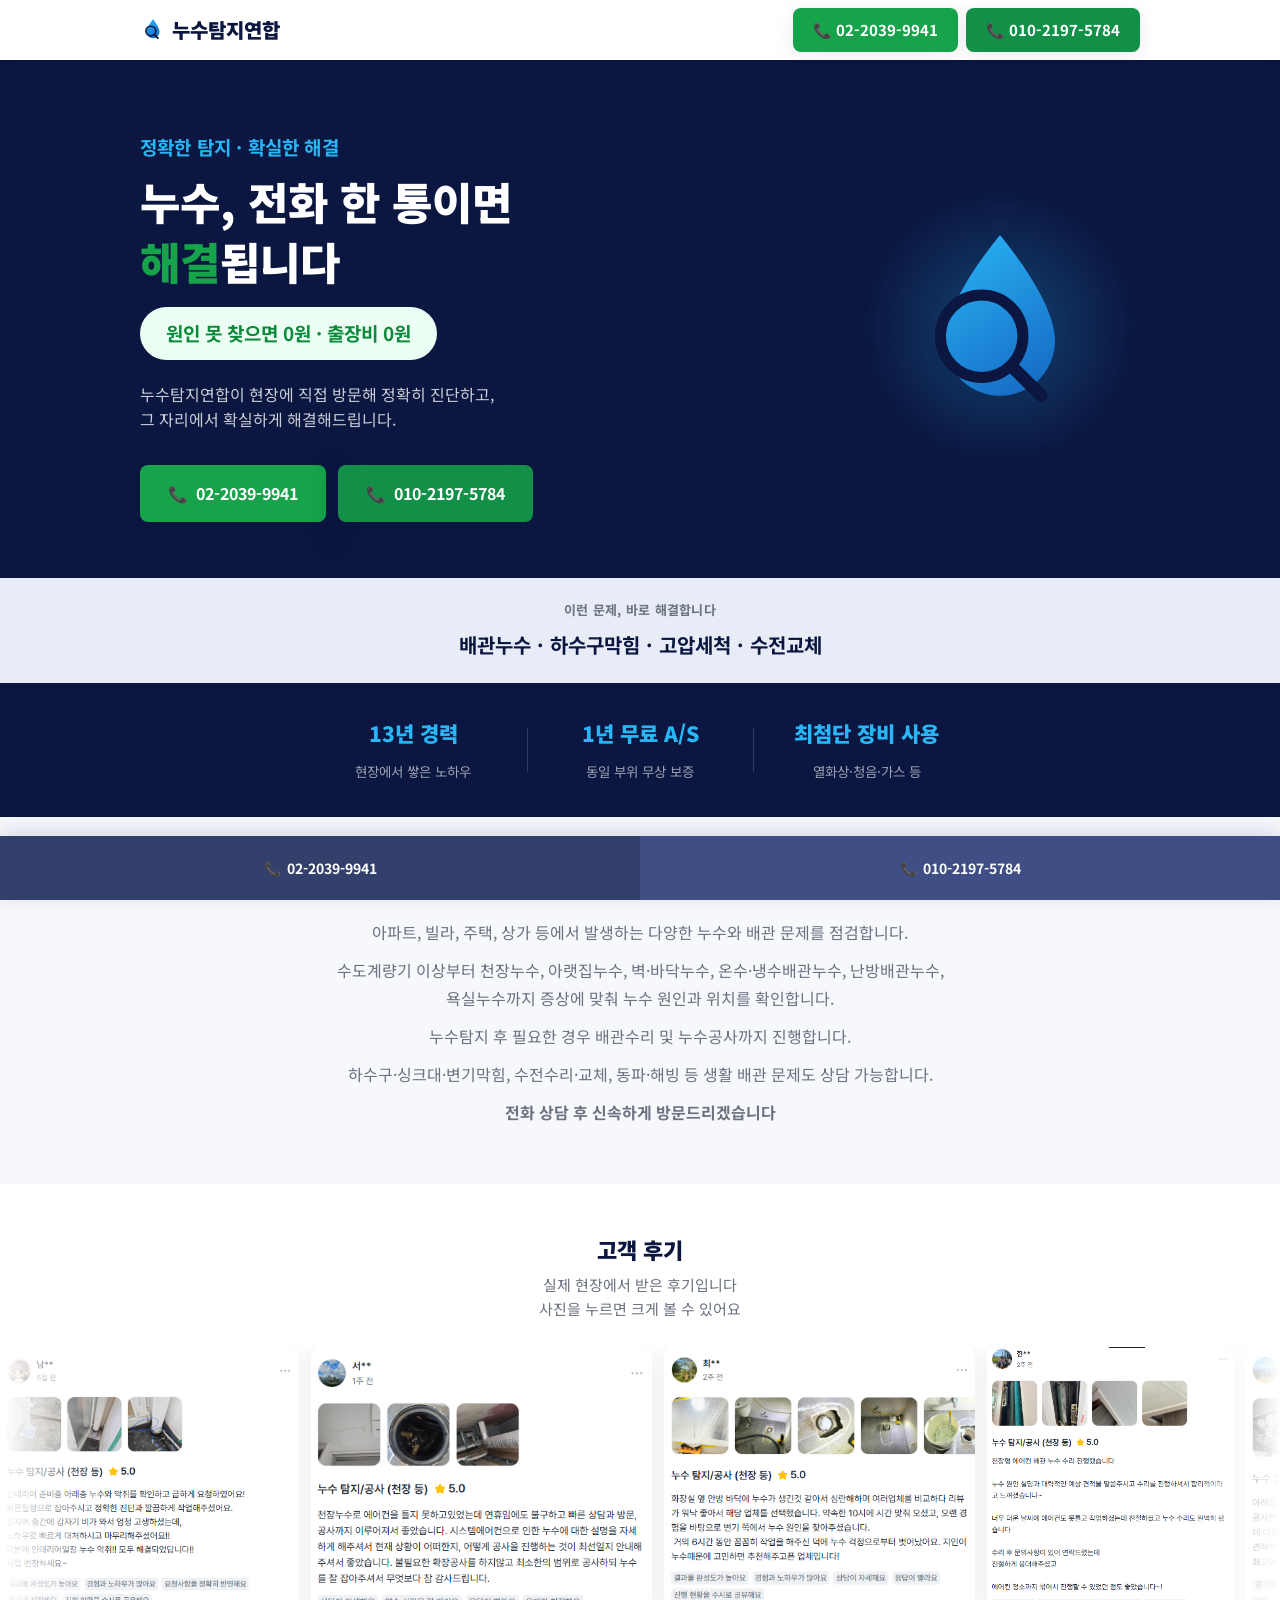
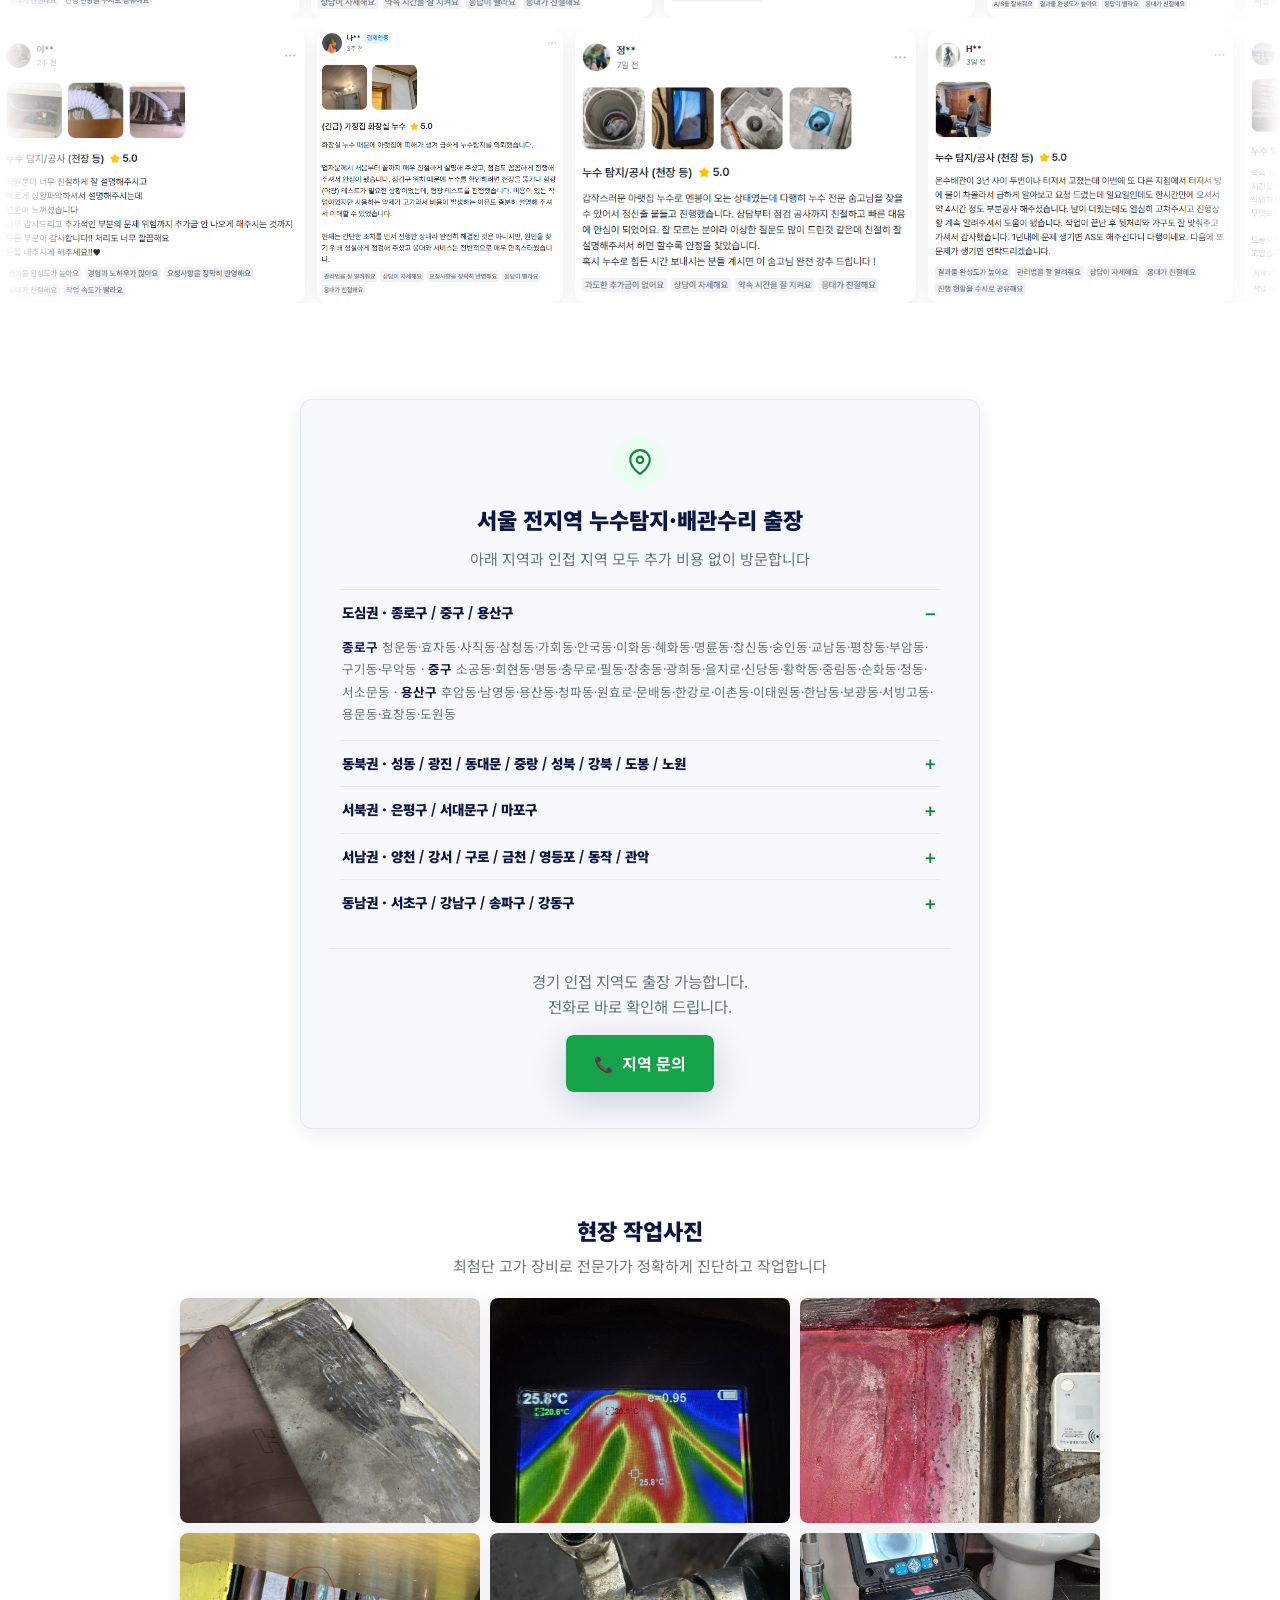
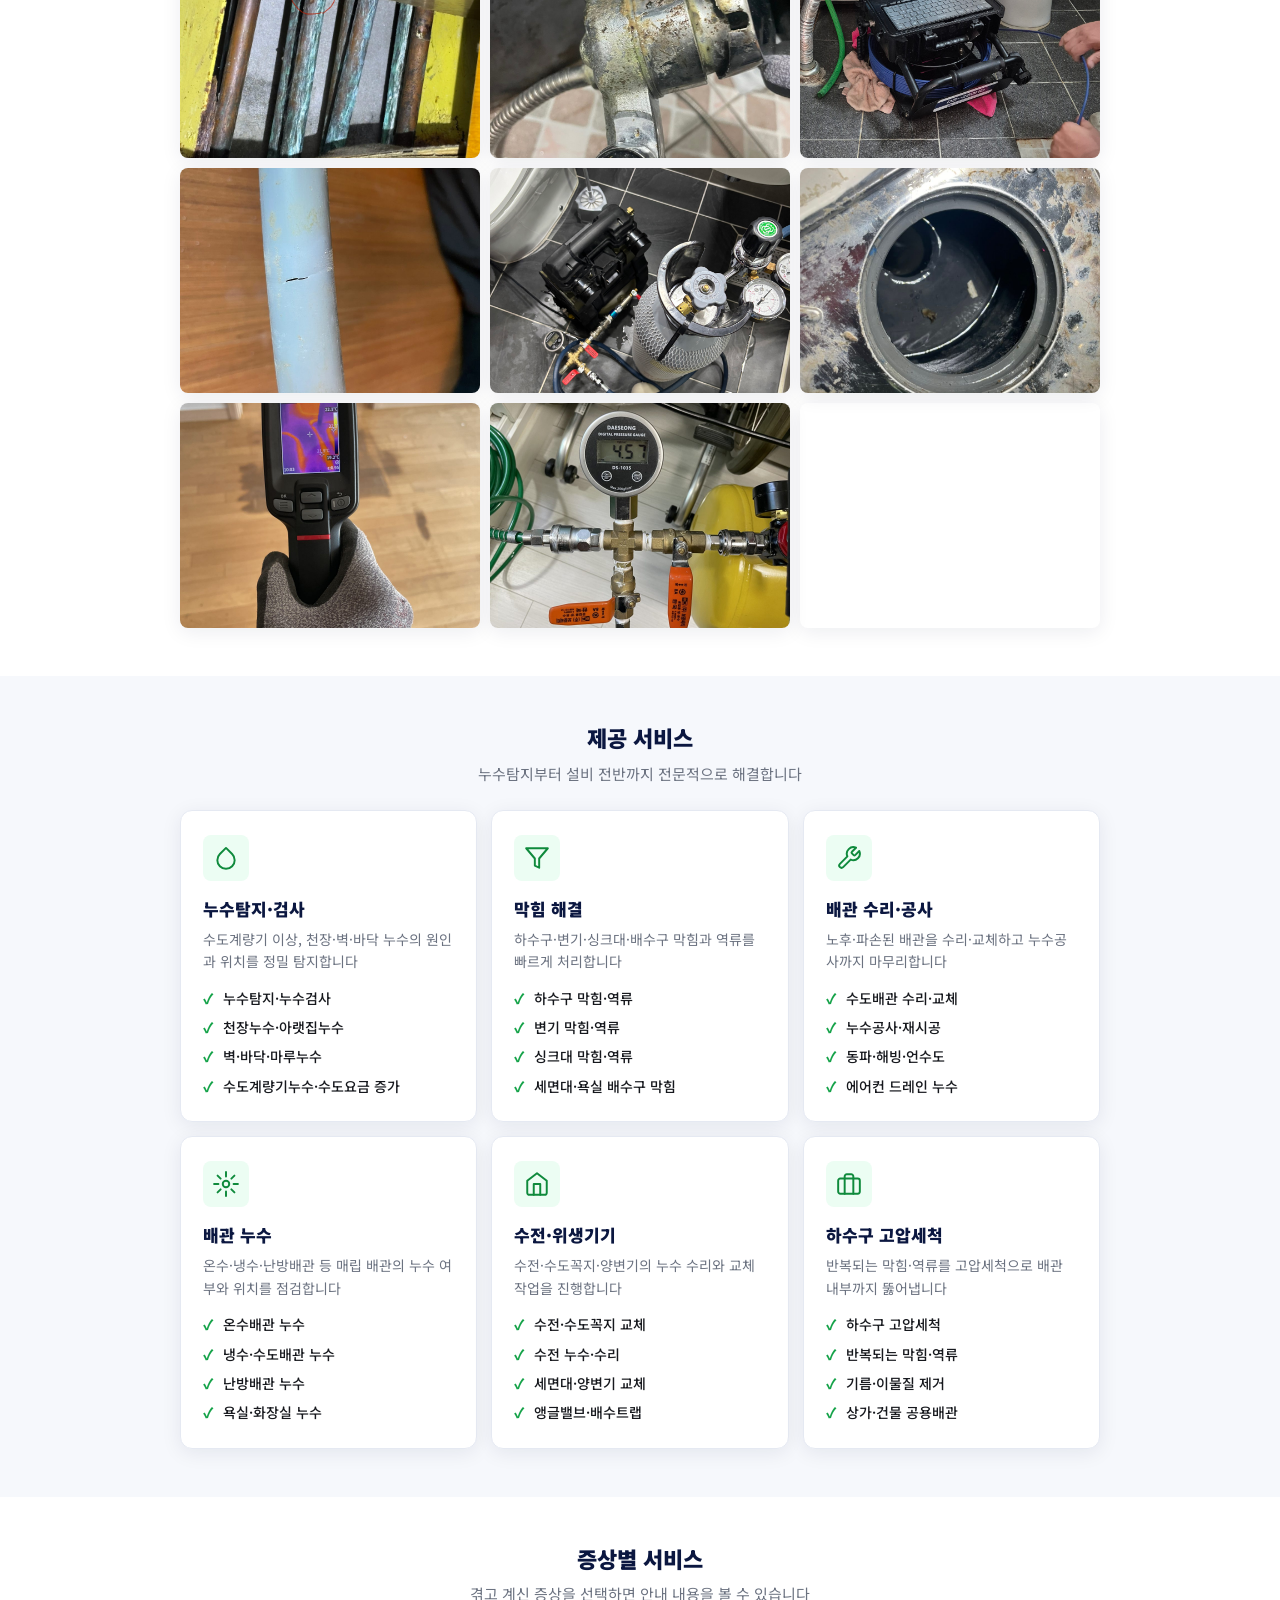
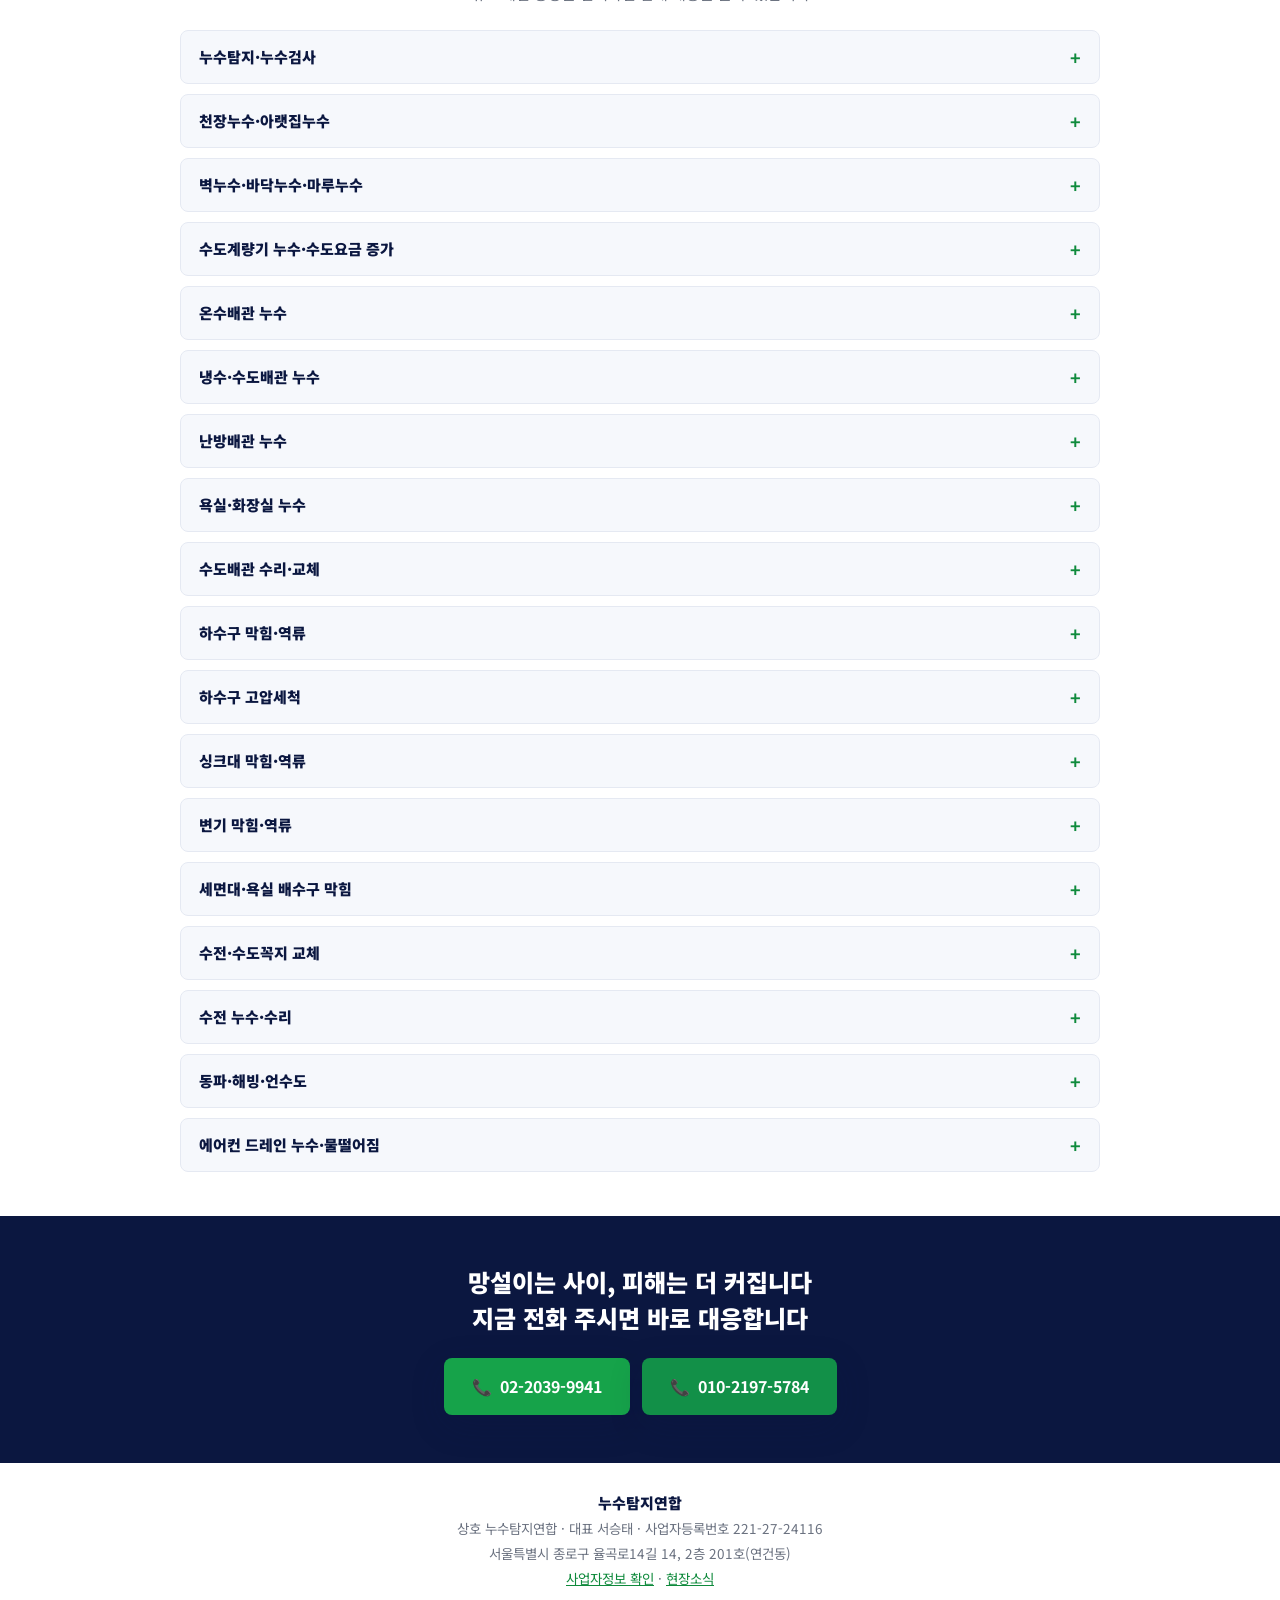
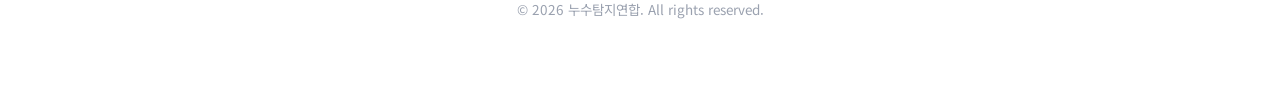
==== commit 41e97229: "update css" ====
--- a/index.html
+++ b/index.html
@@ -207,8 +207,10 @@
   <section class="service-intro">
     <div class="container">
       <h2 class="service-intro-title">누수탐지·배관수리 전문</h2>
-      <p>아파트, 빌라, 주택, 상가 등에서 발생하는 다양한 누수와 배관 문제를 점검합니다. 수도계량기 이상부터 천장누수, 아랫집누수, 벽·바닥누수, 온수·냉수배관누수, 난방배관누수, 욕실누수까지 증상에 맞춰 누수 원인과 위치를 확인합니다.</p>
-      <p>누수탐지 후 필요한 경우 배관수리 및 누수공사까지 진행하며, 하수구·싱크대·변기막힘, 수전수리·교체, 동파·해빙 등 생활 배관 문제도 상담 가능합니다.</p>
+      <p>아파트, 빌라, 주택, 상가 등에서 발생하는 다양한 누수와 배관 문제를 점검합니다.</p>
+      <p>수도계량기 이상부터 천장누수, 아랫집누수, 벽·바닥누수, 온수·냉수배관누수, 난방배관누수, 욕실누수까지 증상에 맞춰 누수 원인과 위치를 확인합니다.</p>
+      <p>누수탐지 후 필요한 경우 배관수리 및 누수공사까지 진행합니다.</p>
+      <p>하수구·싱크대·변기막힘, 수전수리·교체, 동파·해빙 등 생활 배관 문제도 상담 가능합니다.</p>
       <p class="service-intro-lead">전화 상담 후 신속하게 방문드리겠습니다</p>
     </div>
   </section>
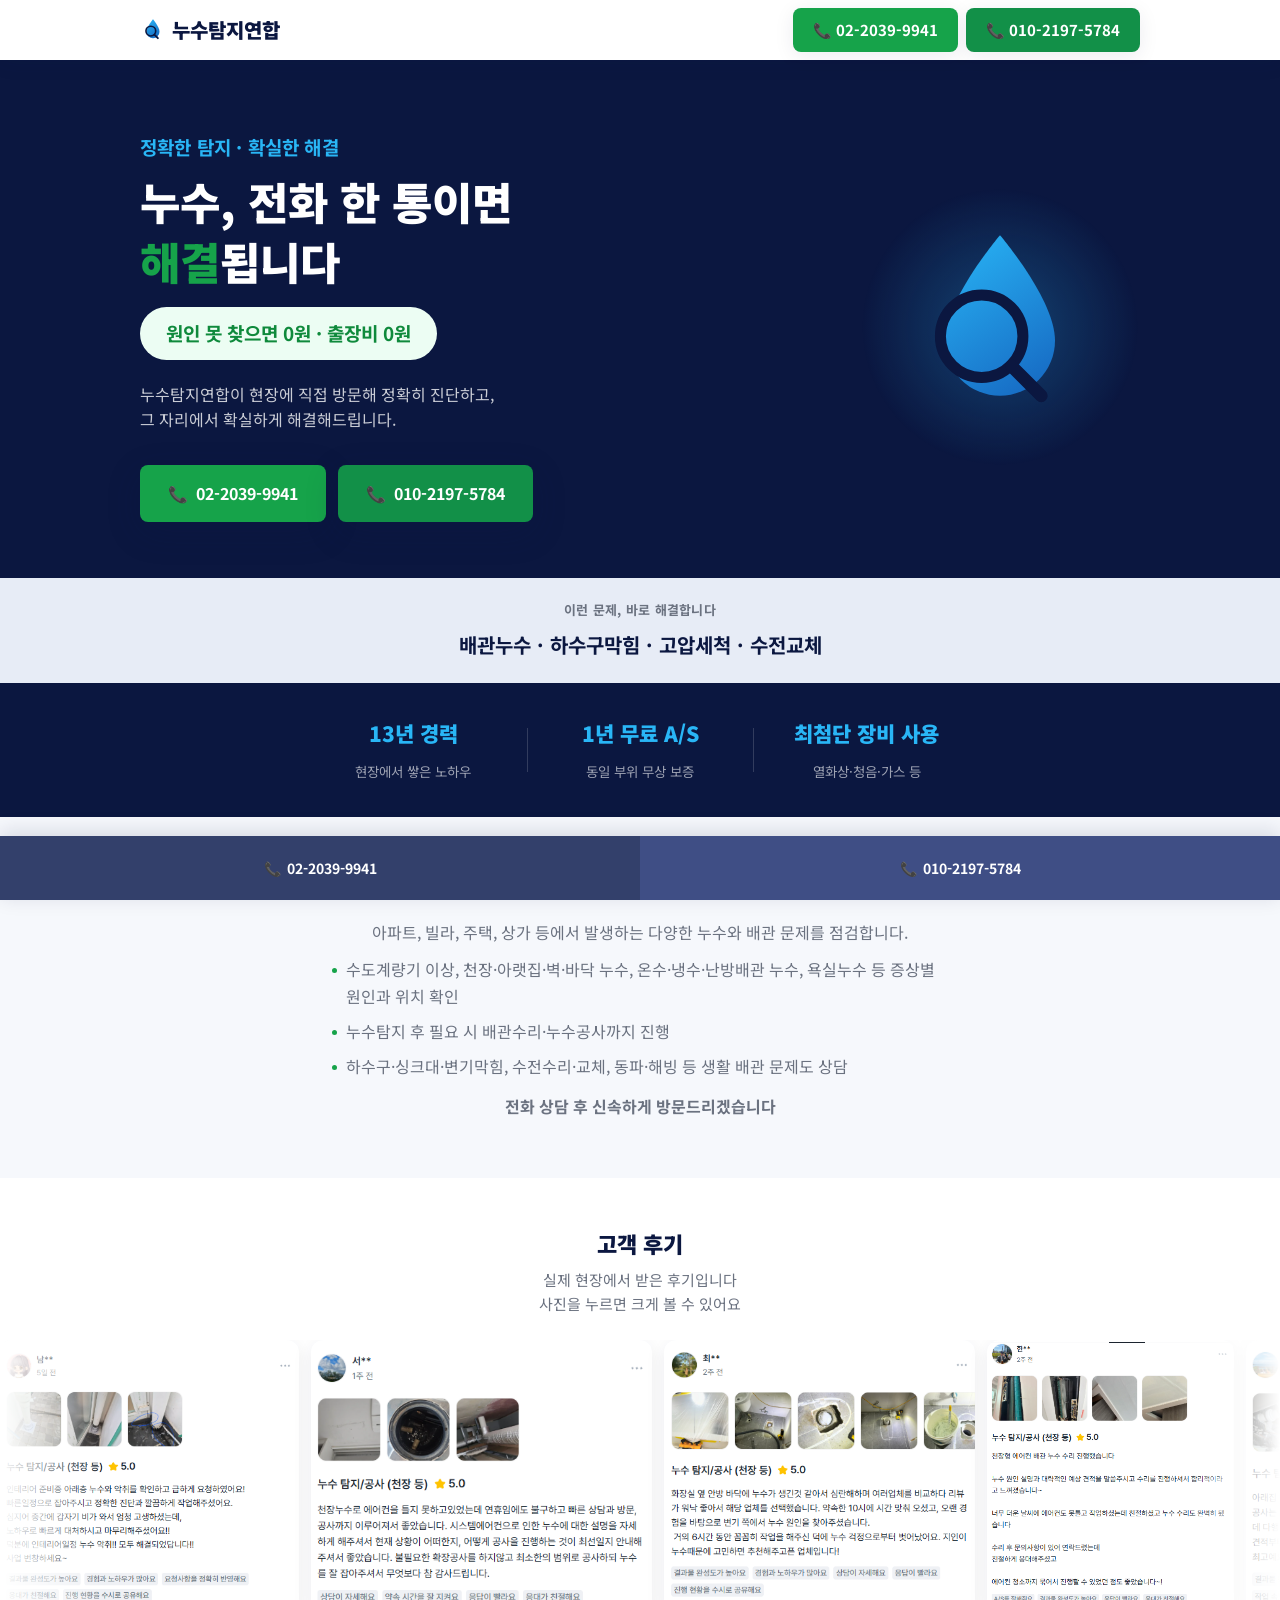
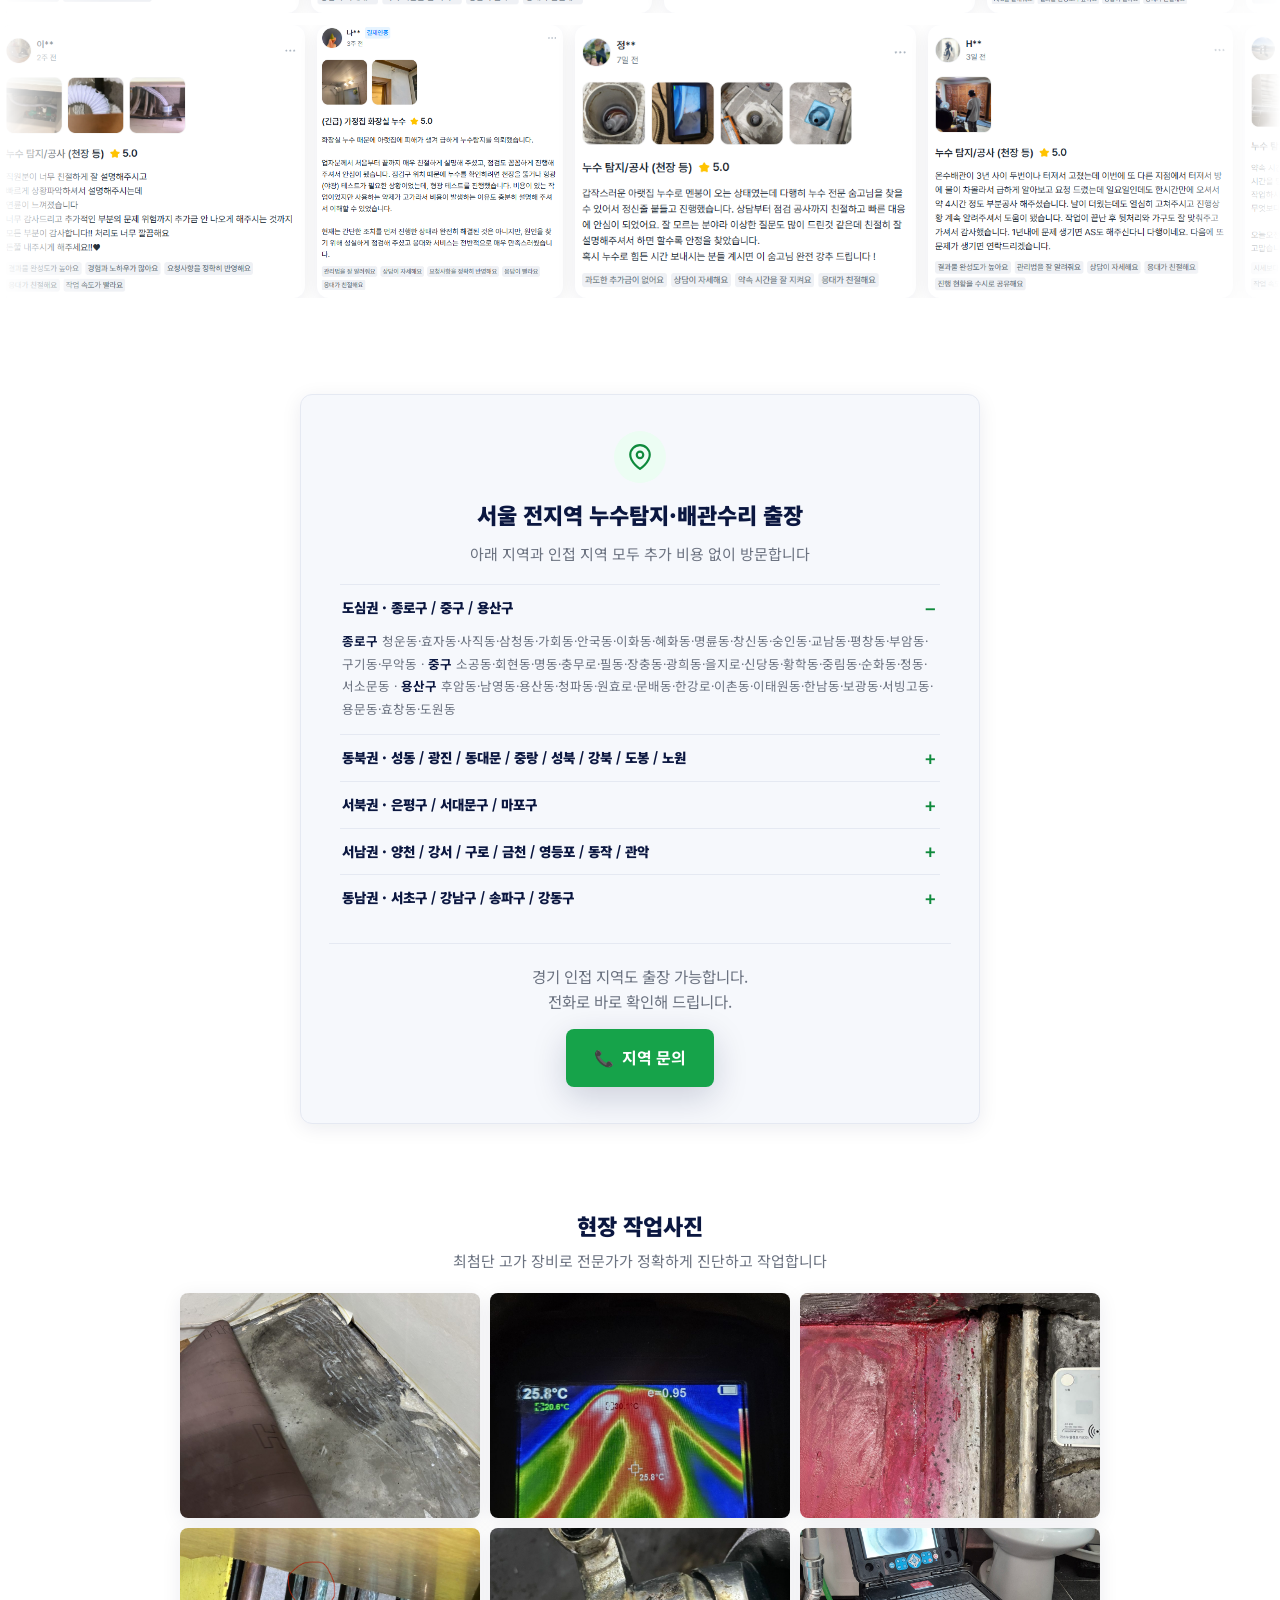
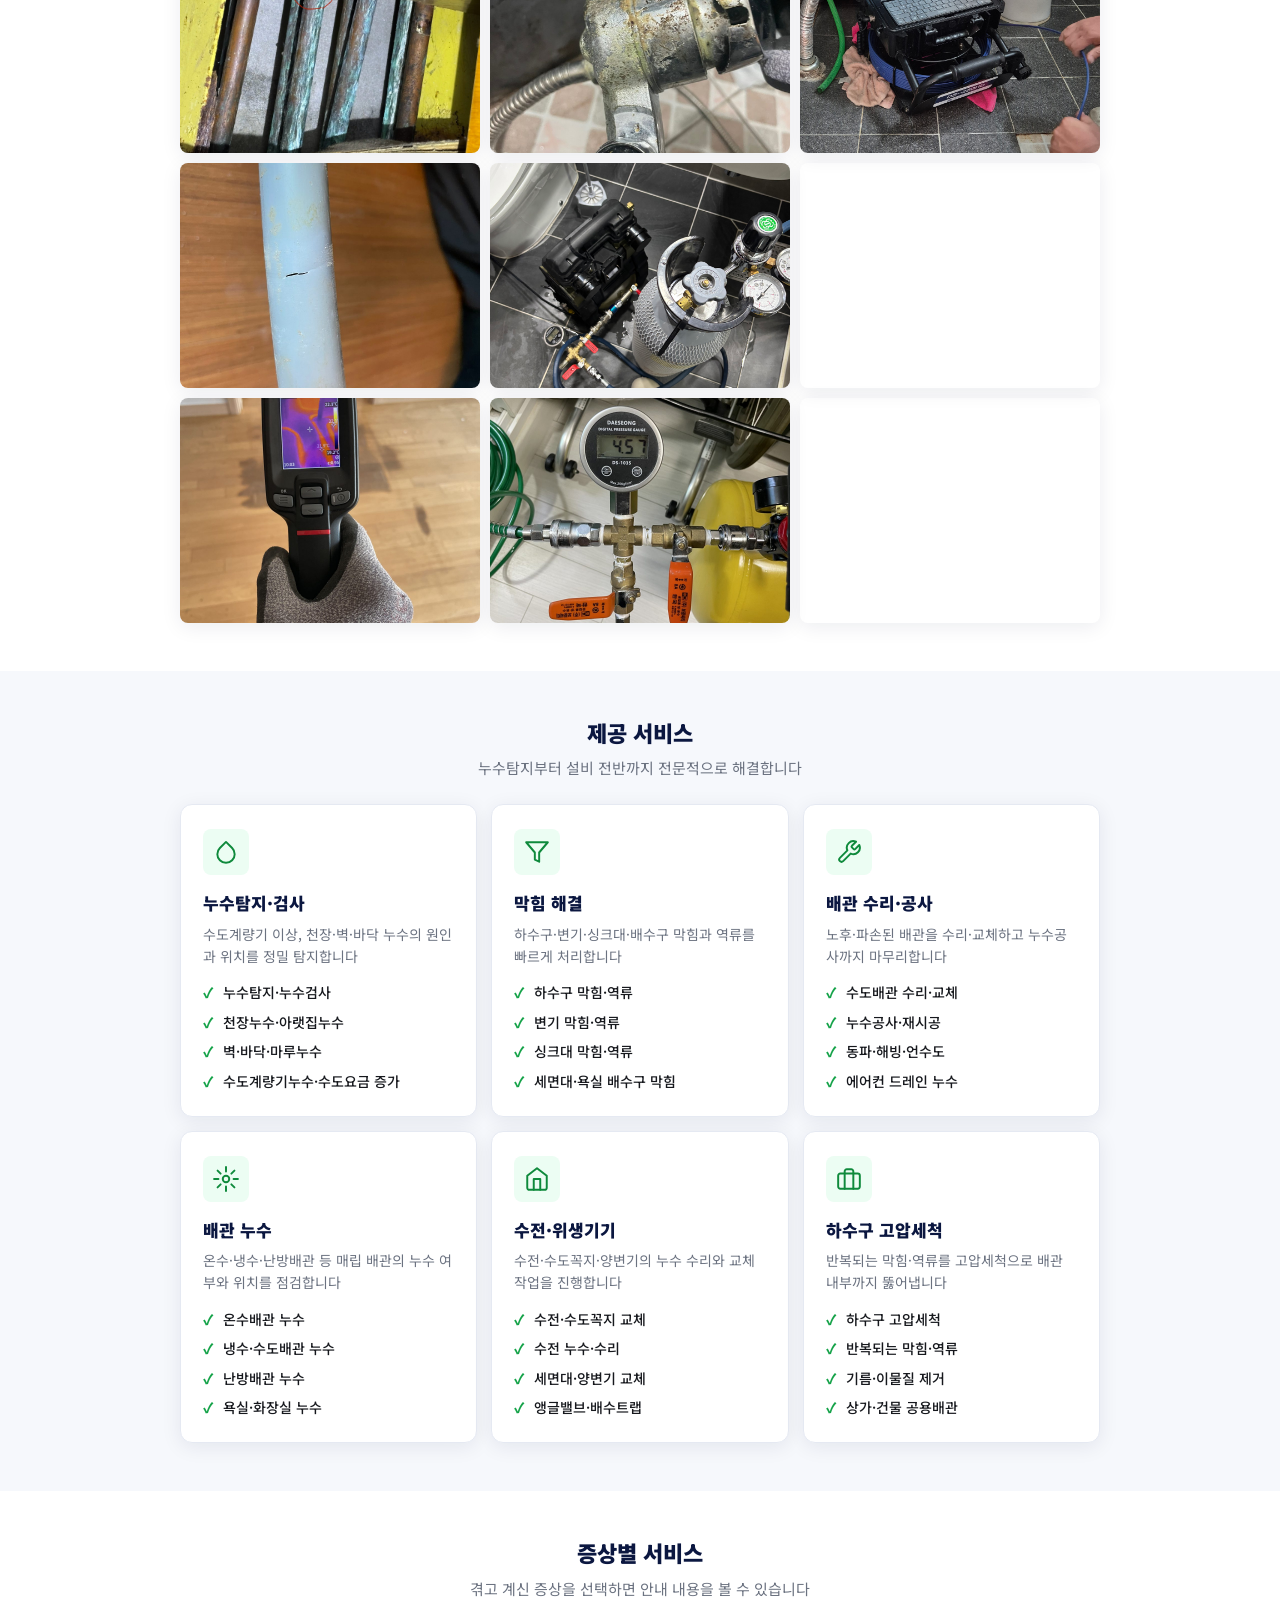
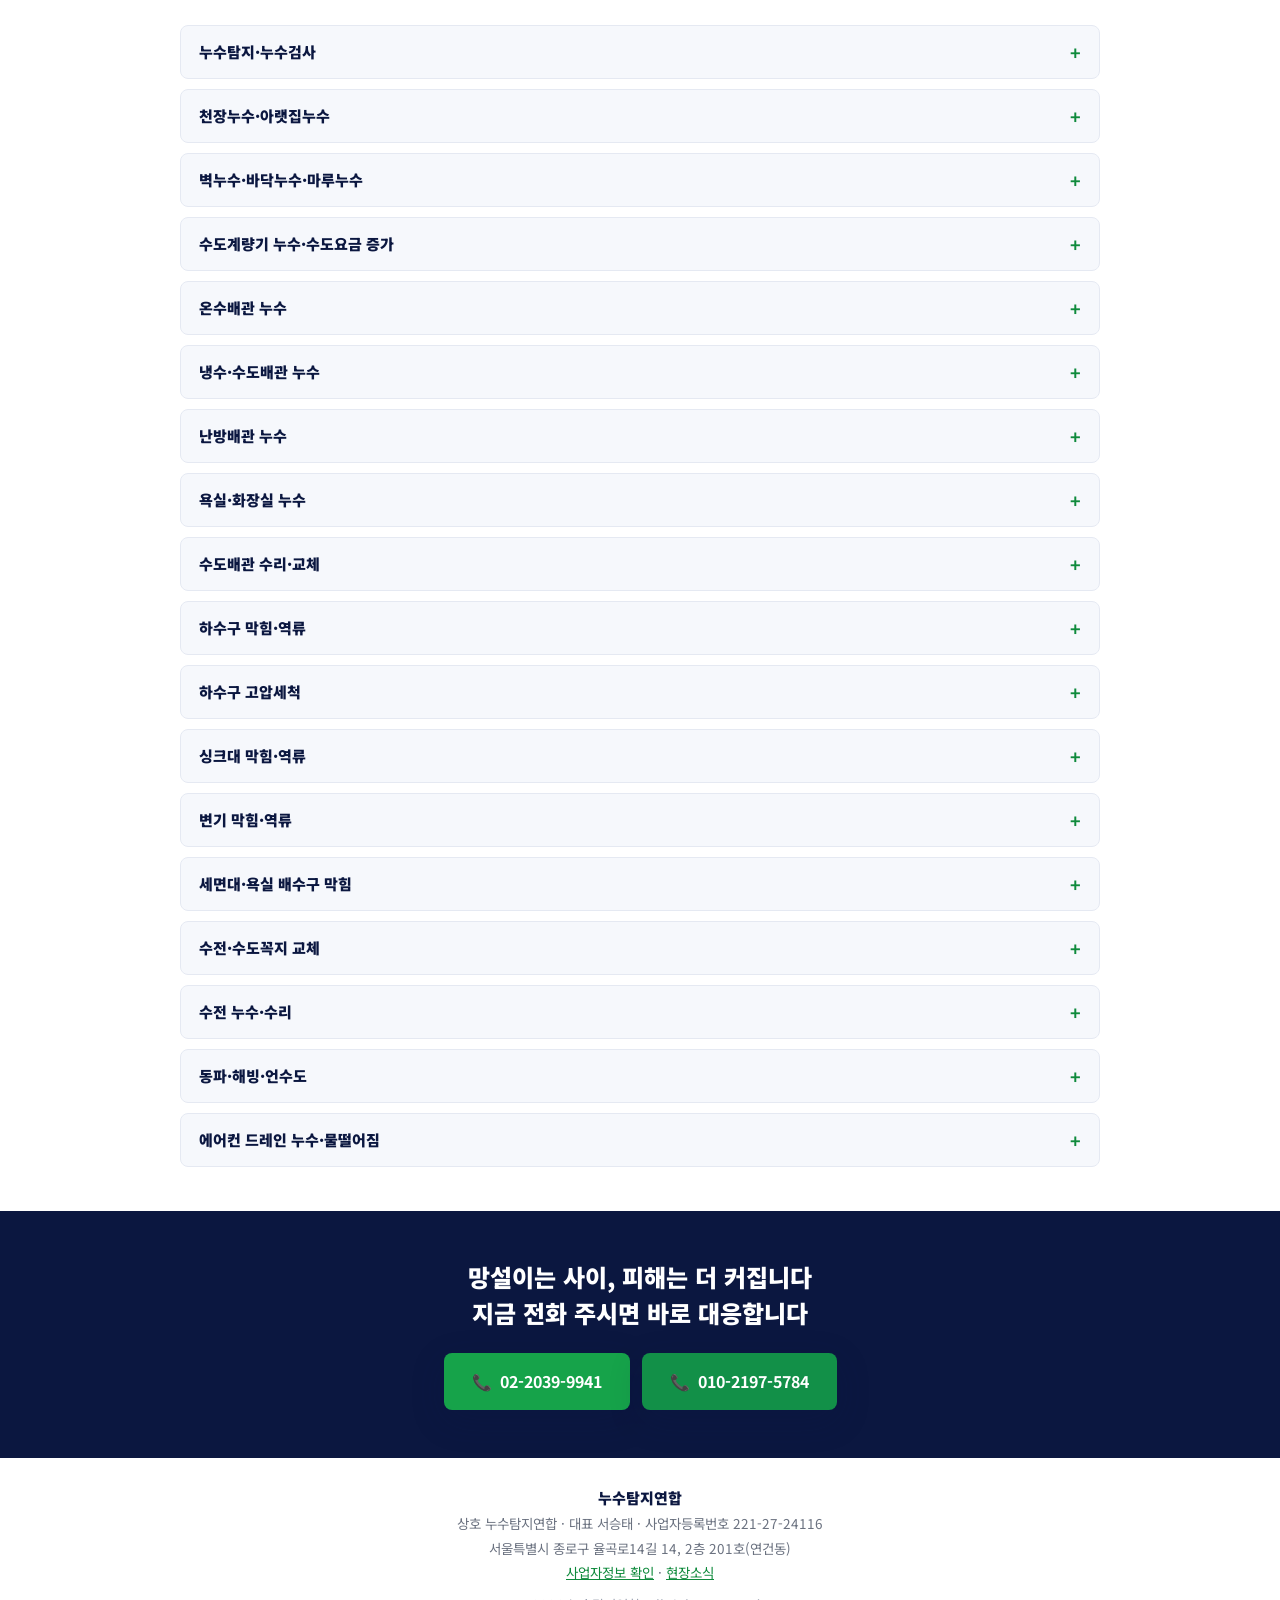
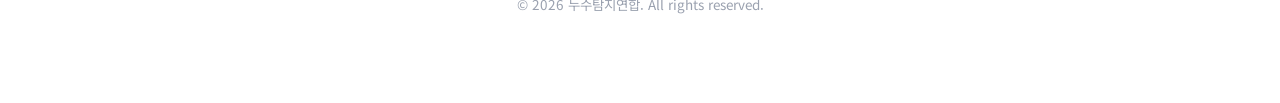
==== commit 3203cf4d: "style fixed" ====
--- a/index.html
+++ b/index.html
@@ -208,9 +208,11 @@
     <div class="container">
       <h2 class="service-intro-title">누수탐지·배관수리 전문</h2>
       <p>아파트, 빌라, 주택, 상가 등에서 발생하는 다양한 누수와 배관 문제를 점검합니다.</p>
-      <p>수도계량기 이상부터 천장누수, 아랫집누수, 벽·바닥누수, 온수·냉수배관누수, 난방배관누수, 욕실누수까지 증상에 맞춰 누수 원인과 위치를 확인합니다.</p>
-      <p>누수탐지 후 필요한 경우 배관수리 및 누수공사까지 진행합니다.</p>
-      <p>하수구·싱크대·변기막힘, 수전수리·교체, 동파·해빙 등 생활 배관 문제도 상담 가능합니다.</p>
+      <ul class="service-intro-list">
+        <li>수도계량기 이상, 천장·아랫집·벽·바닥 누수, 온수·냉수·난방배관 누수, 욕실누수 등 증상별 원인과 위치 확인</li>
+        <li>누수탐지 후 필요 시 배관수리·누수공사까지 진행</li>
+        <li>하수구·싱크대·변기막힘, 수전수리·교체, 동파·해빙 등 생활 배관 문제도 상담</li>
+      </ul>
       <p class="service-intro-lead">전화 상담 후 신속하게 방문드리겠습니다</p>
     </div>
   </section>
--- a/css/style.css
+++ b/css/style.css
@@ -290,10 +290,37 @@
   word-break: keep-all;
 }
 .service-intro-lead { color: var(--navy); font-weight: 700; }
+.service-intro-list {
+  max-width: 480px;
+  margin: 0 auto 12px;
+  padding: 0;
+  list-style: none;
+  font-size: 14.5px;
+  line-height: 1.7;
+  color: var(--muted);
+  word-break: keep-all;
+}
+.service-intro-list li {
+  position: relative;
+  padding-left: 16px;
+  margin-bottom: 8px;
+}
+.service-intro-list li::before {
+  content: "";
+  position: absolute;
+  left: 2px;
+  top: 11px;
+  width: 5px;
+  height: 5px;
+  border-radius: 50%;
+  background: var(--green);
+}
 @media (min-width: 640px) {
   .service-intro { padding: 48px 0; }
   .service-intro-title { font-size: 24px; }
   .service-intro p { max-width: 620px; font-size: 16px; }
+  .service-intro-list { max-width: 620px; font-size: 16px; }
+  .service-intro-list li::before { top: 12px; }
 }
 
 /* ==========================================================================
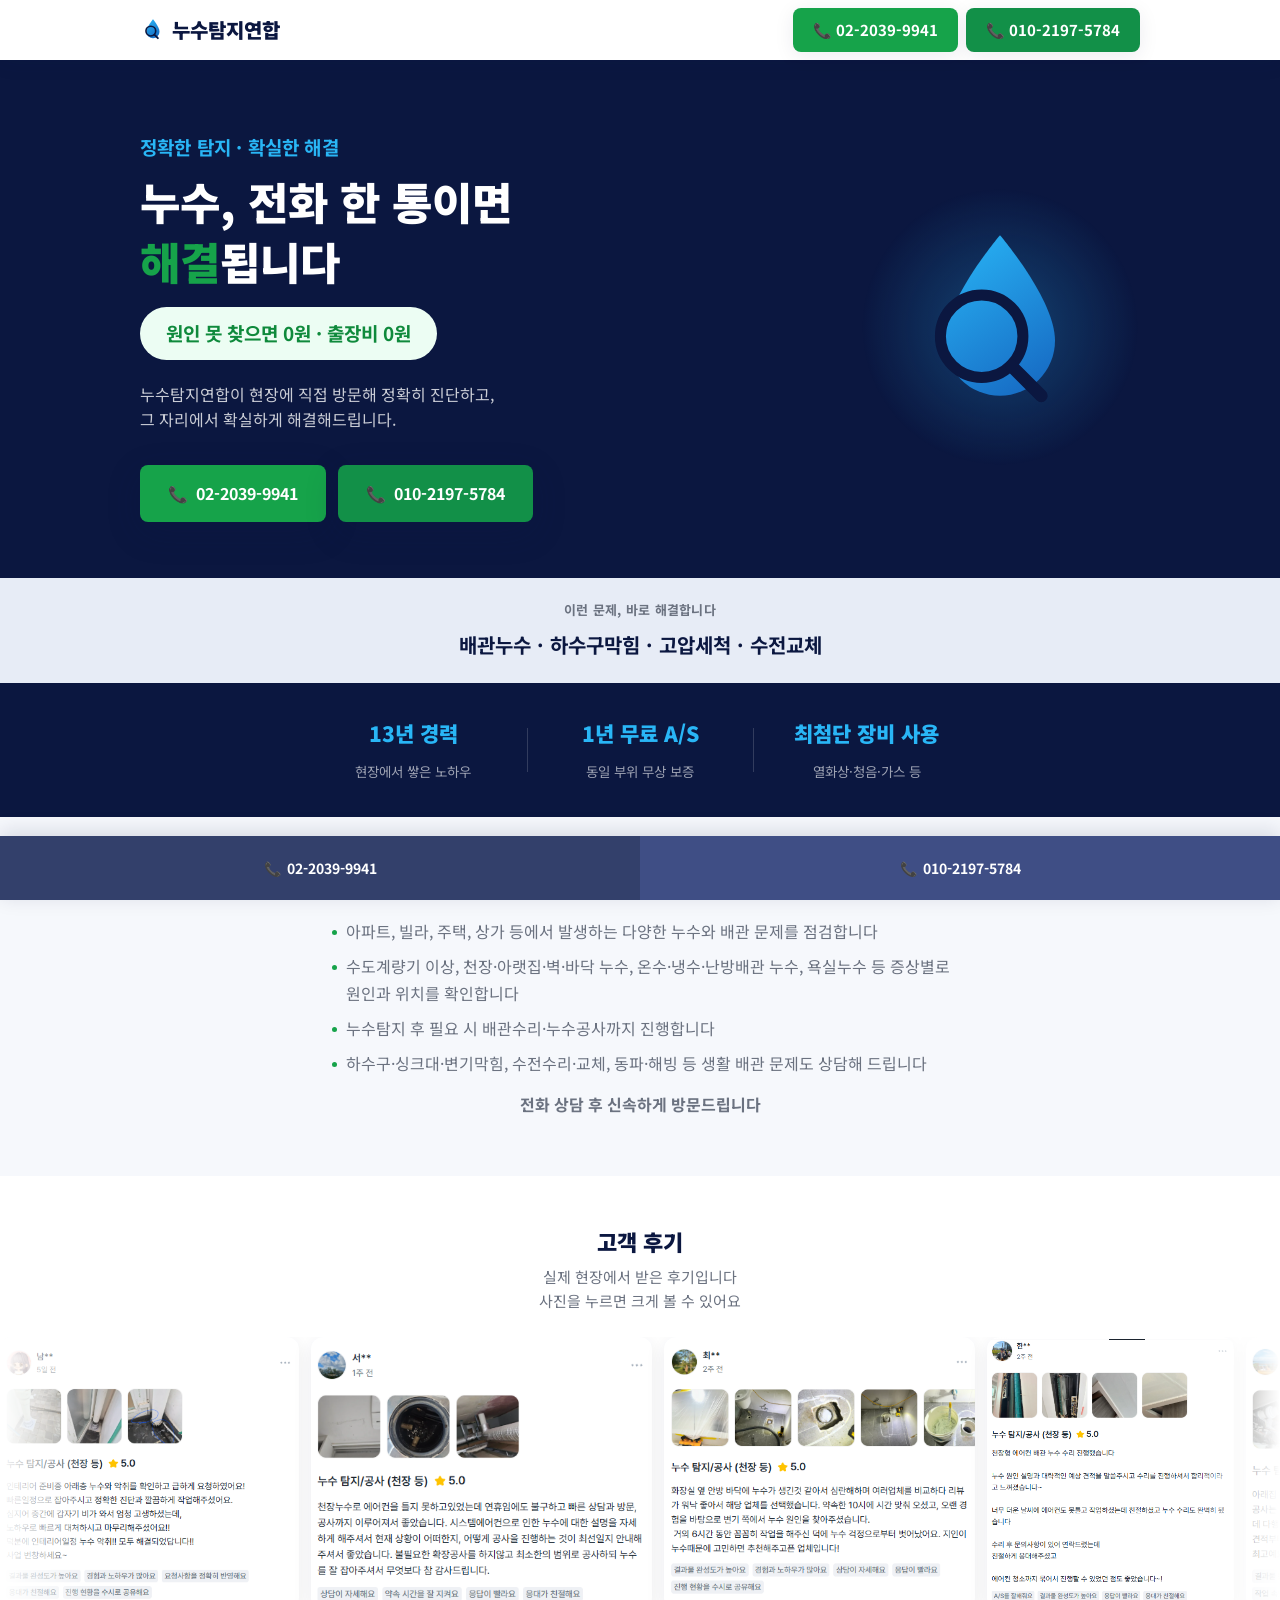
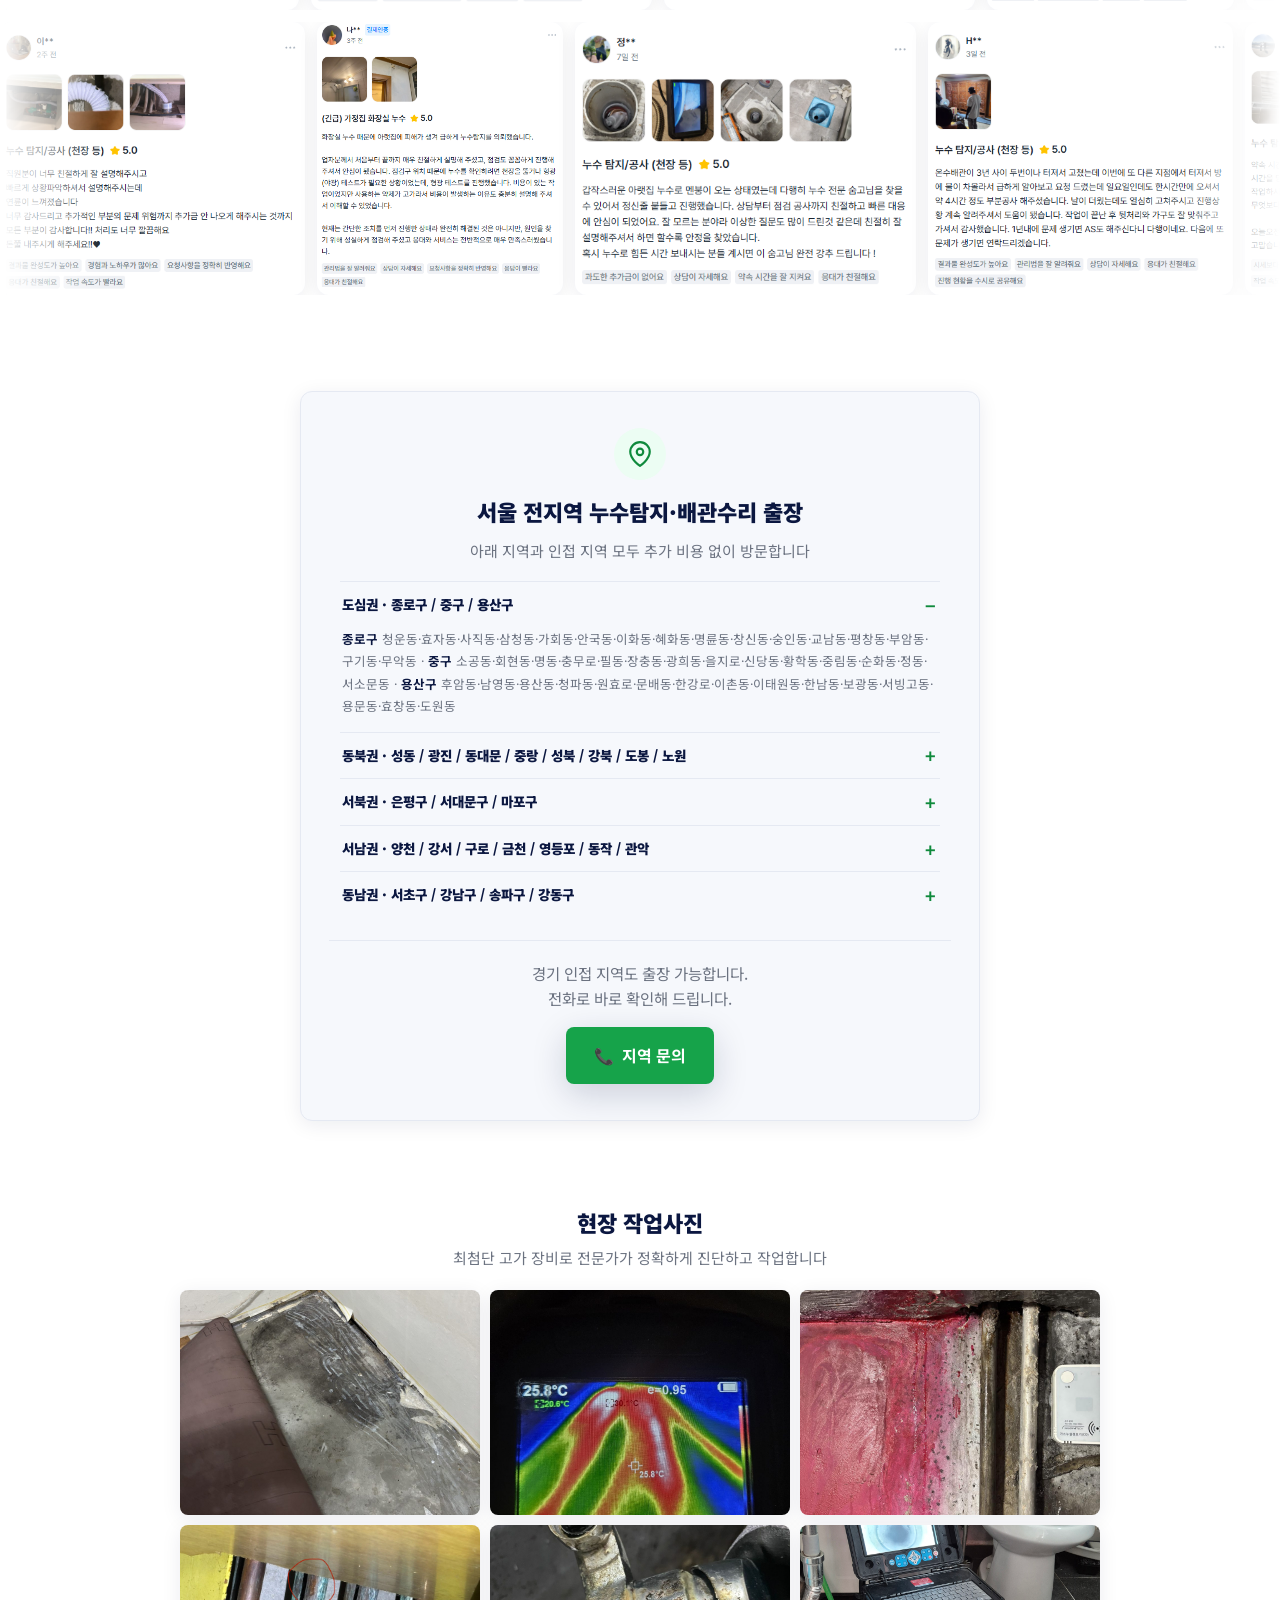
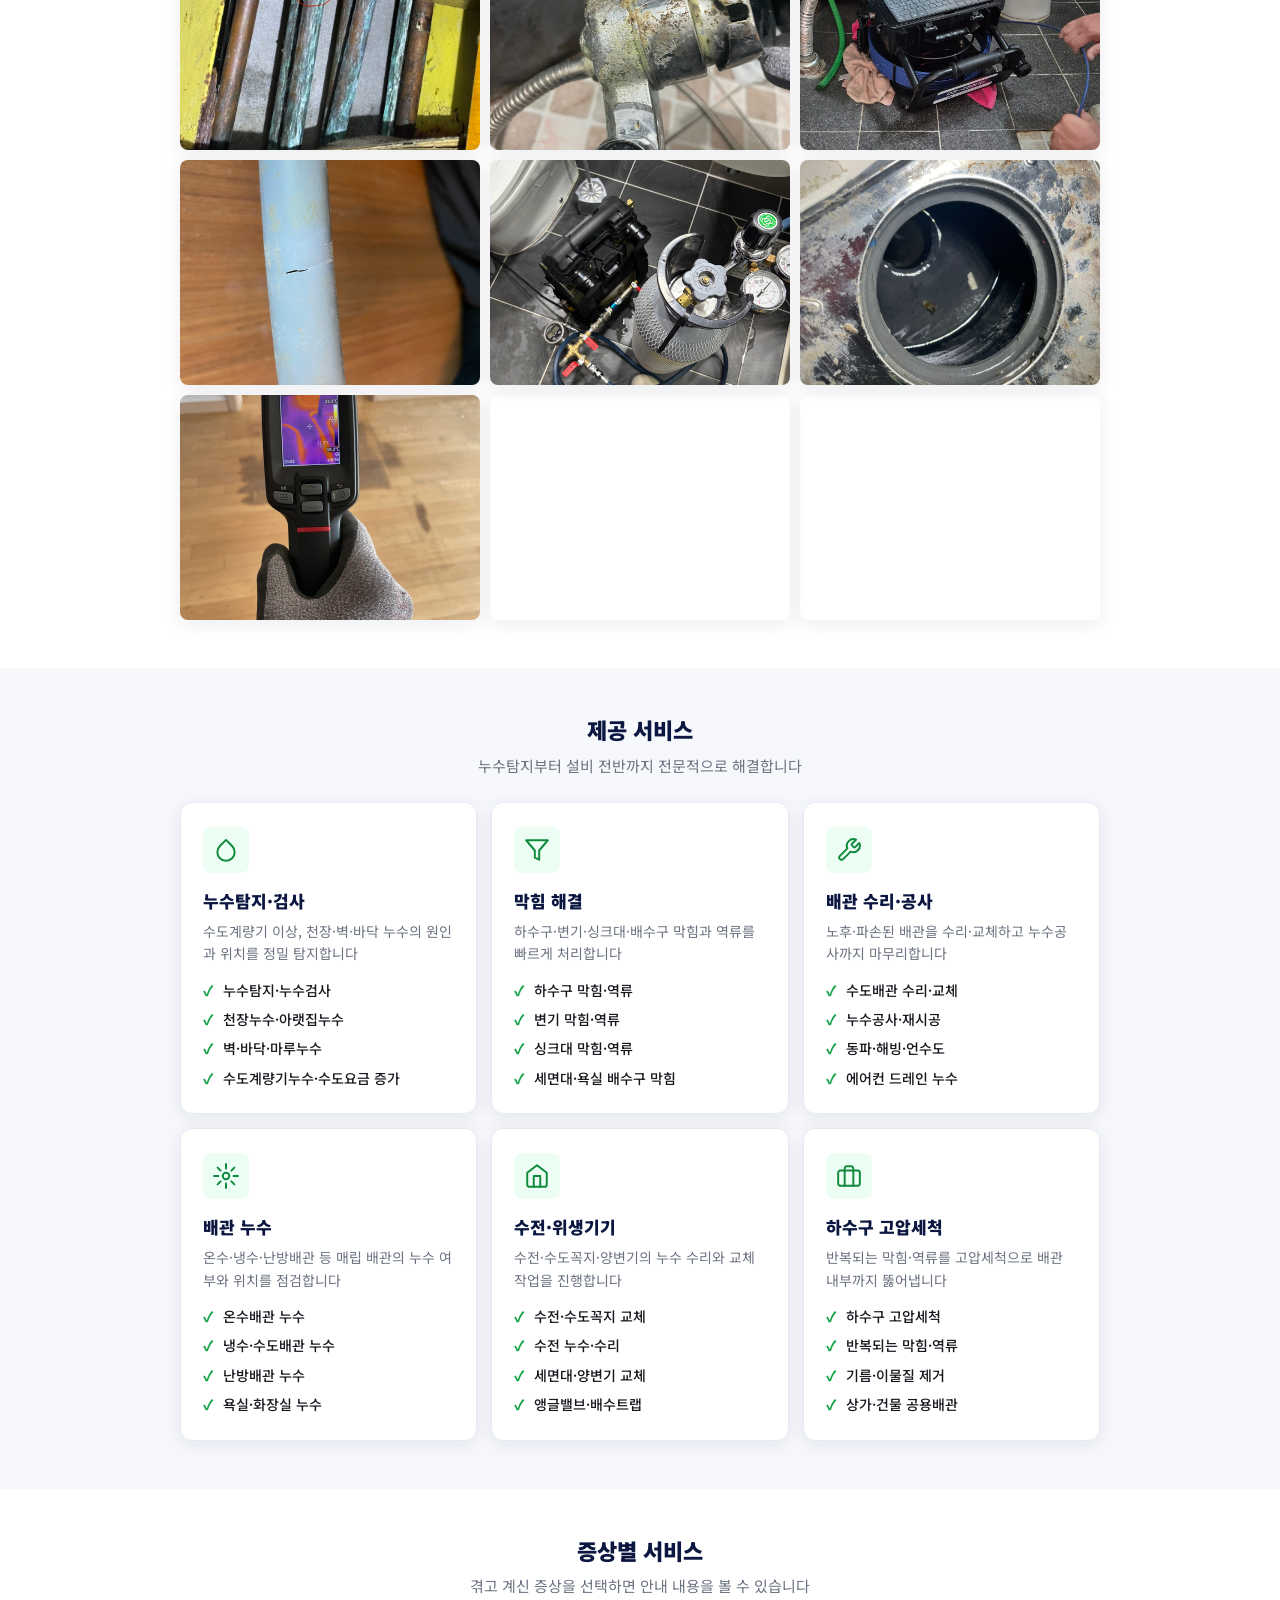
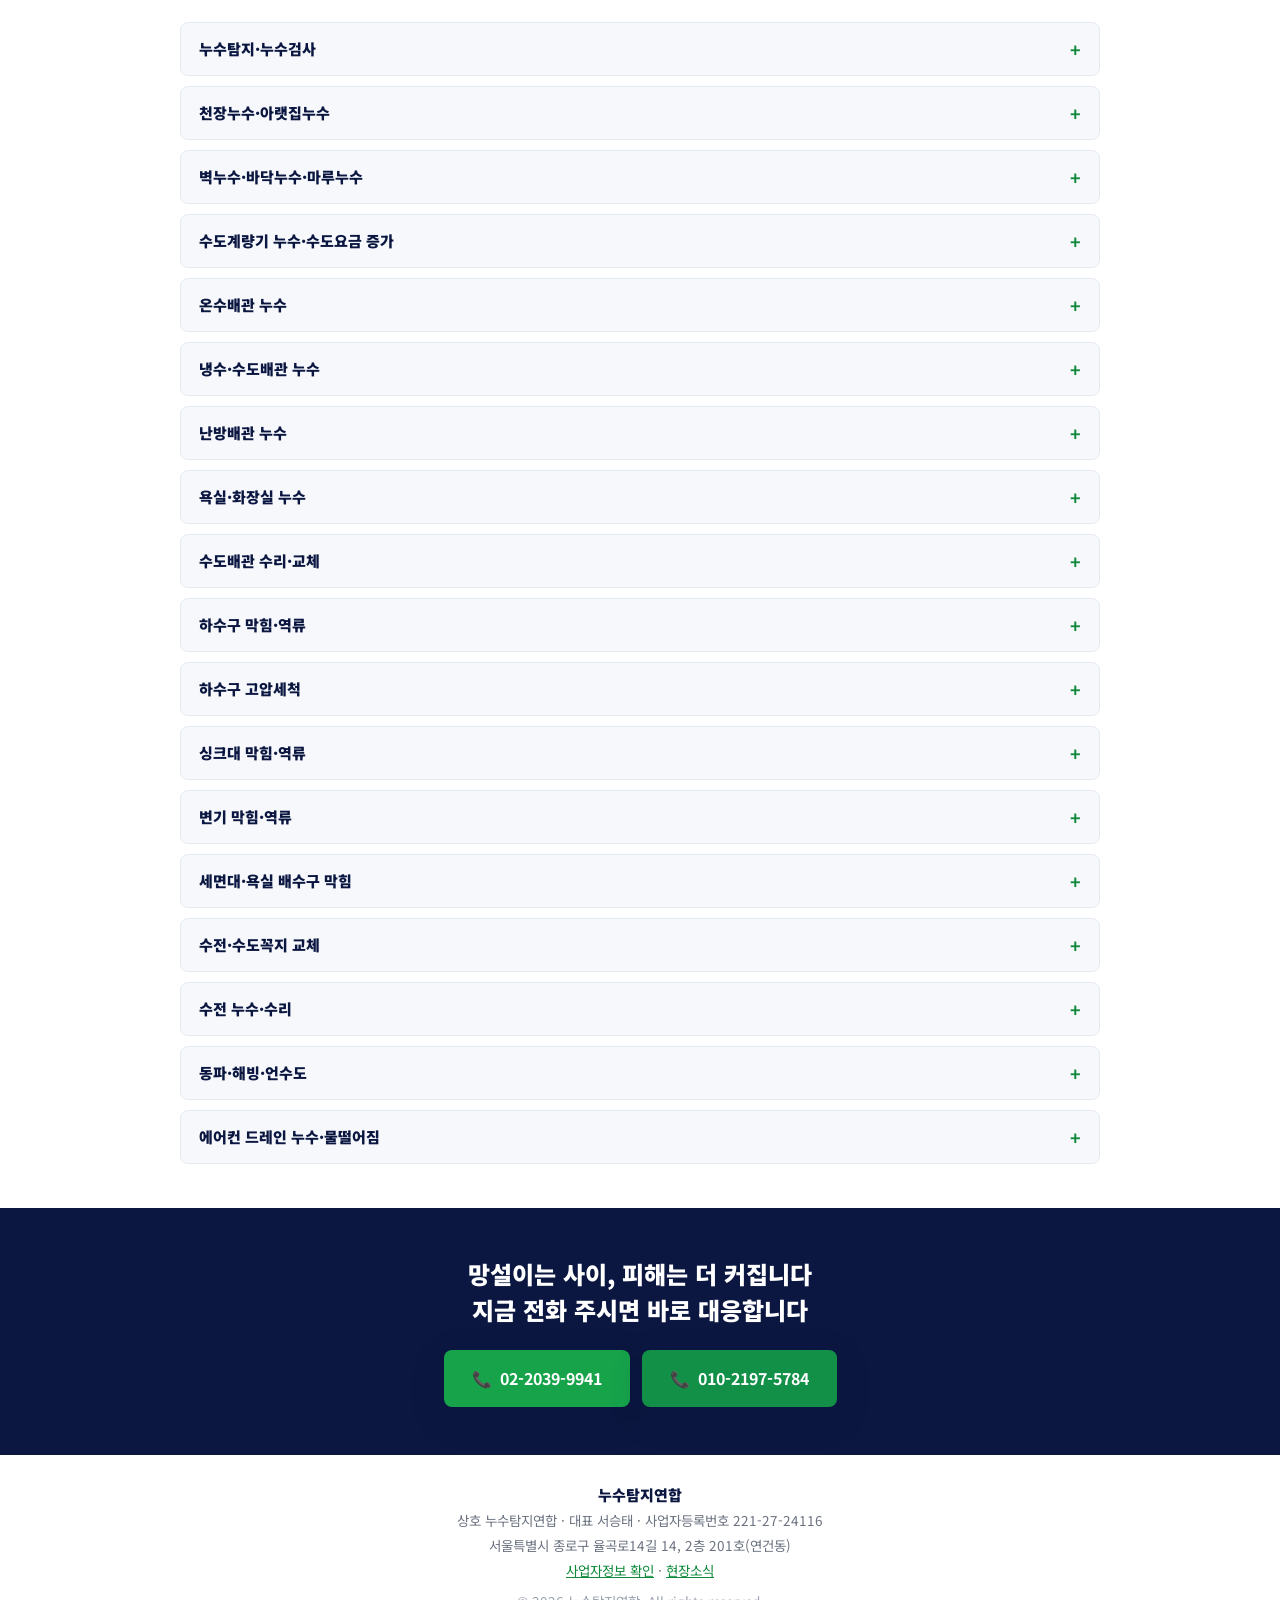
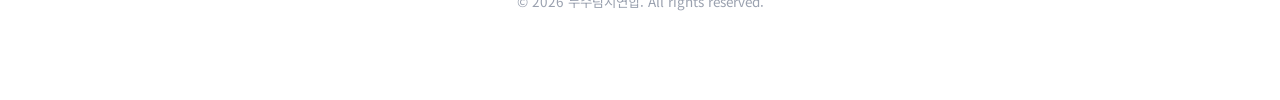
==== commit ac8d3bdf: "css fixed" ====
--- a/index.html
+++ b/index.html
@@ -207,13 +207,13 @@
   <section class="service-intro">
     <div class="container">
       <h2 class="service-intro-title">누수탐지·배관수리 전문</h2>
-      <p>아파트, 빌라, 주택, 상가 등에서 발생하는 다양한 누수와 배관 문제를 점검합니다.</p>
       <ul class="service-intro-list">
-        <li>수도계량기 이상, 천장·아랫집·벽·바닥 누수, 온수·냉수·난방배관 누수, 욕실누수 등 증상별 원인과 위치 확인</li>
-        <li>누수탐지 후 필요 시 배관수리·누수공사까지 진행</li>
-        <li>하수구·싱크대·변기막힘, 수전수리·교체, 동파·해빙 등 생활 배관 문제도 상담</li>
+        <li>아파트, 빌라, 주택, 상가 등에서 발생하는 다양한 누수와 배관 문제를 점검합니다</li>
+        <li>수도계량기 이상, 천장·아랫집·벽·바닥 누수, 온수·냉수·난방배관 누수, 욕실누수 등 증상별로 원인과 위치를 확인합니다</li>
+        <li>누수탐지 후 필요 시 배관수리·누수공사까지 진행합니다</li>
+        <li>하수구·싱크대·변기막힘, 수전수리·교체, 동파·해빙 등 생활 배관 문제도 상담해 드립니다</li>
       </ul>
-      <p class="service-intro-lead">전화 상담 후 신속하게 방문드리겠습니다</p>
+      <p class="service-intro-lead">전화 상담 후 신속하게 방문드립니다</p>
     </div>
   </section>
 
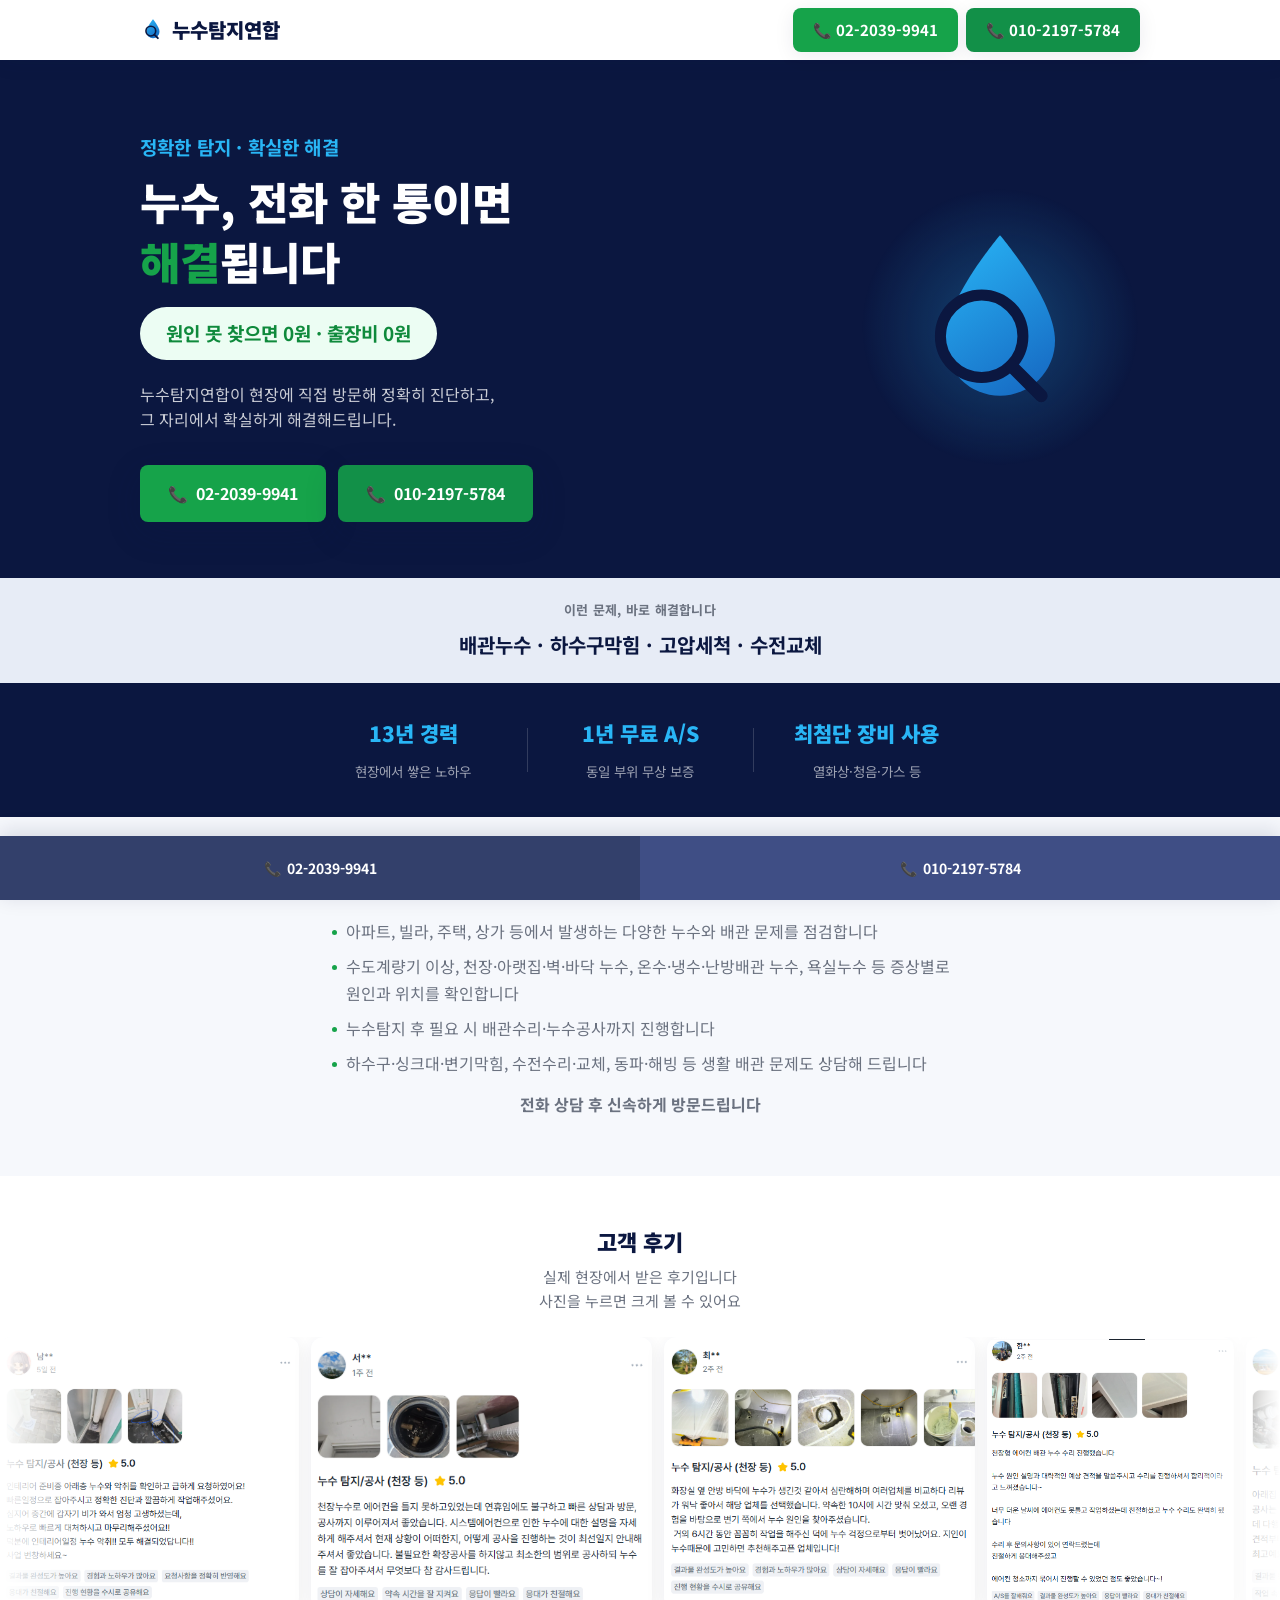
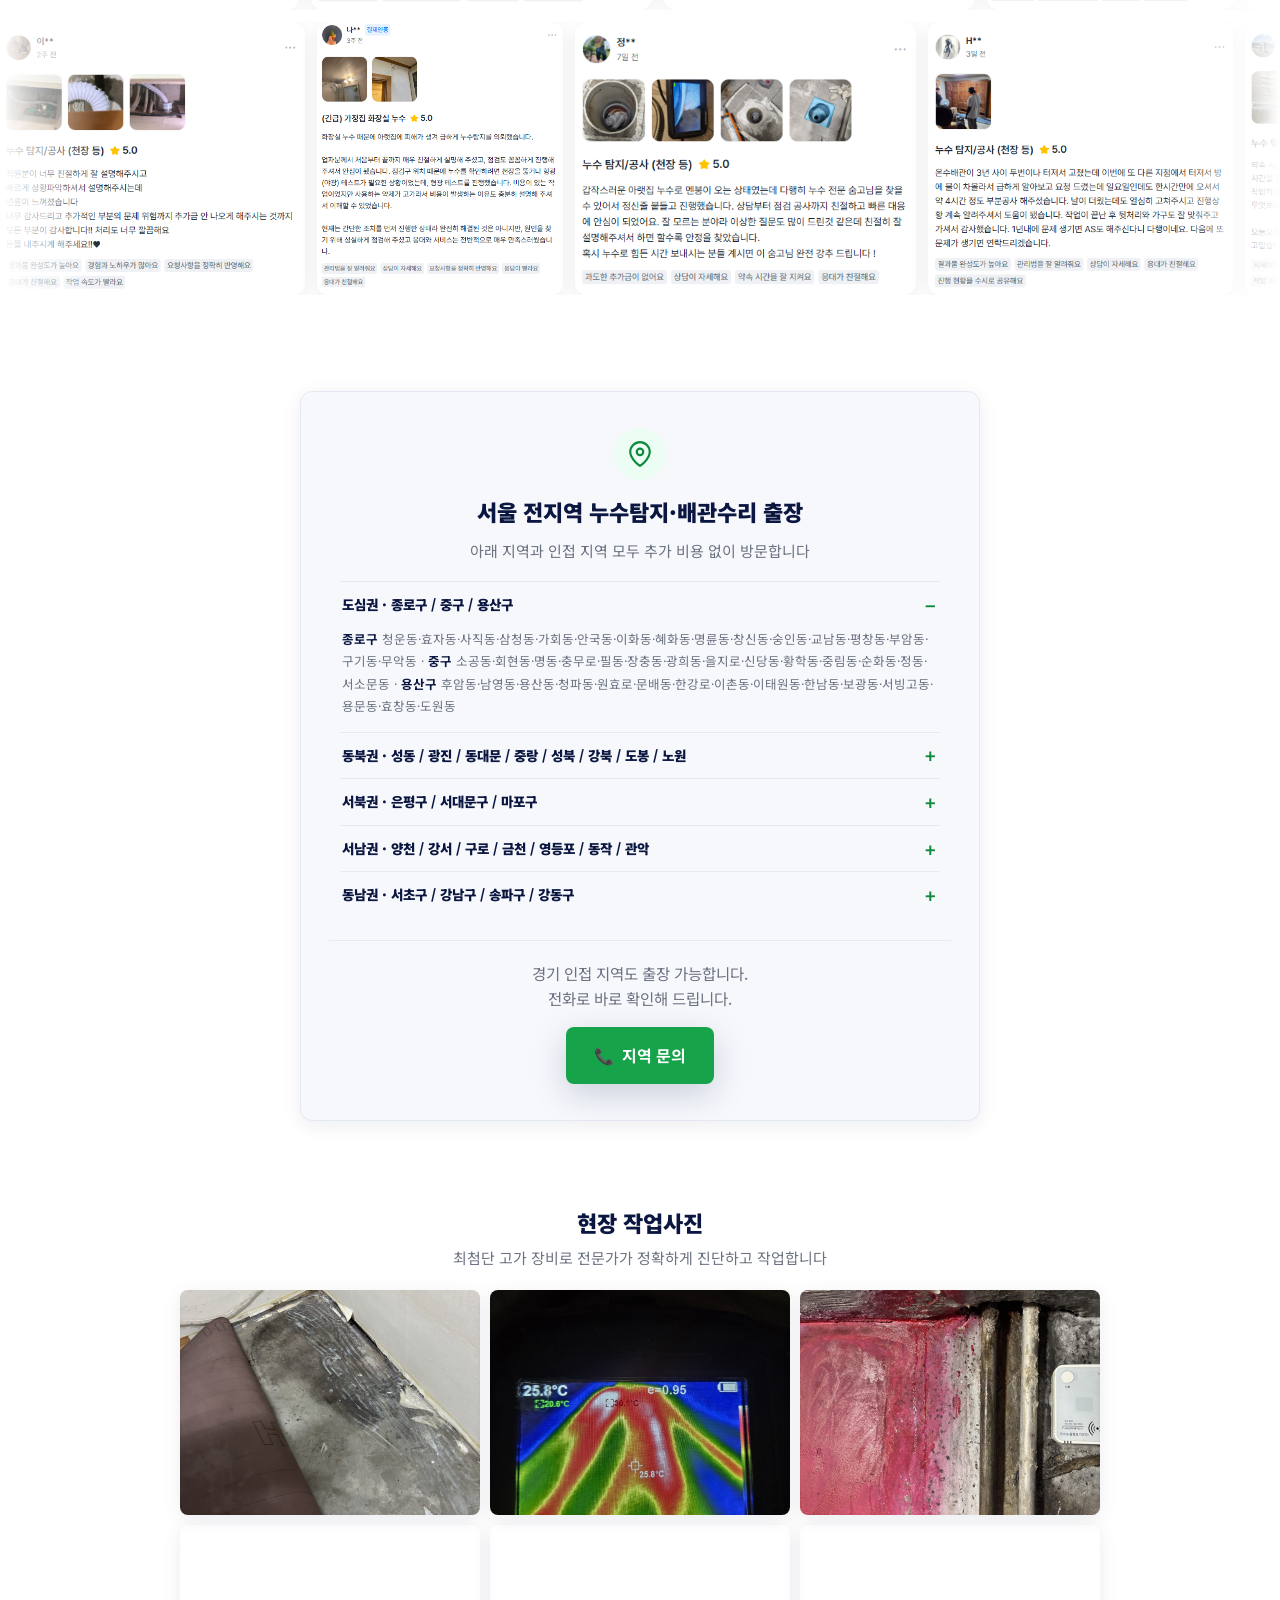
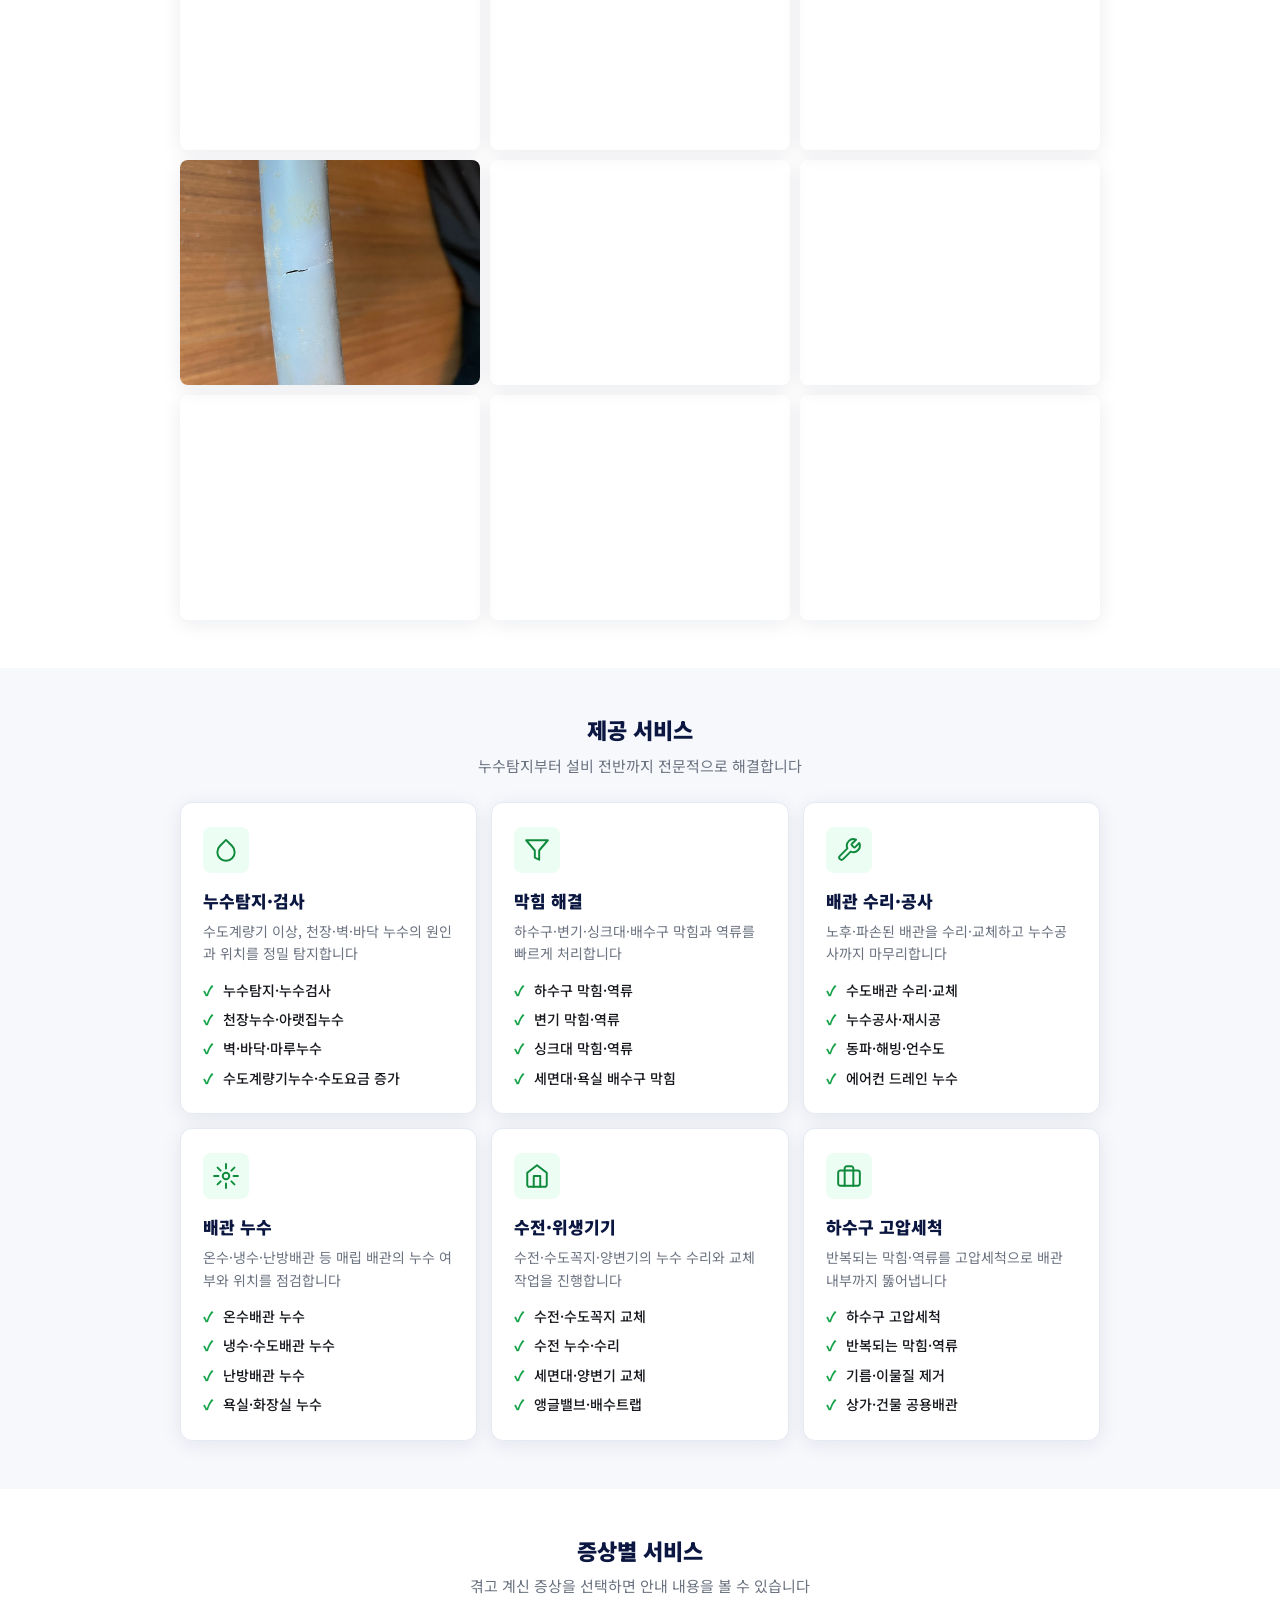
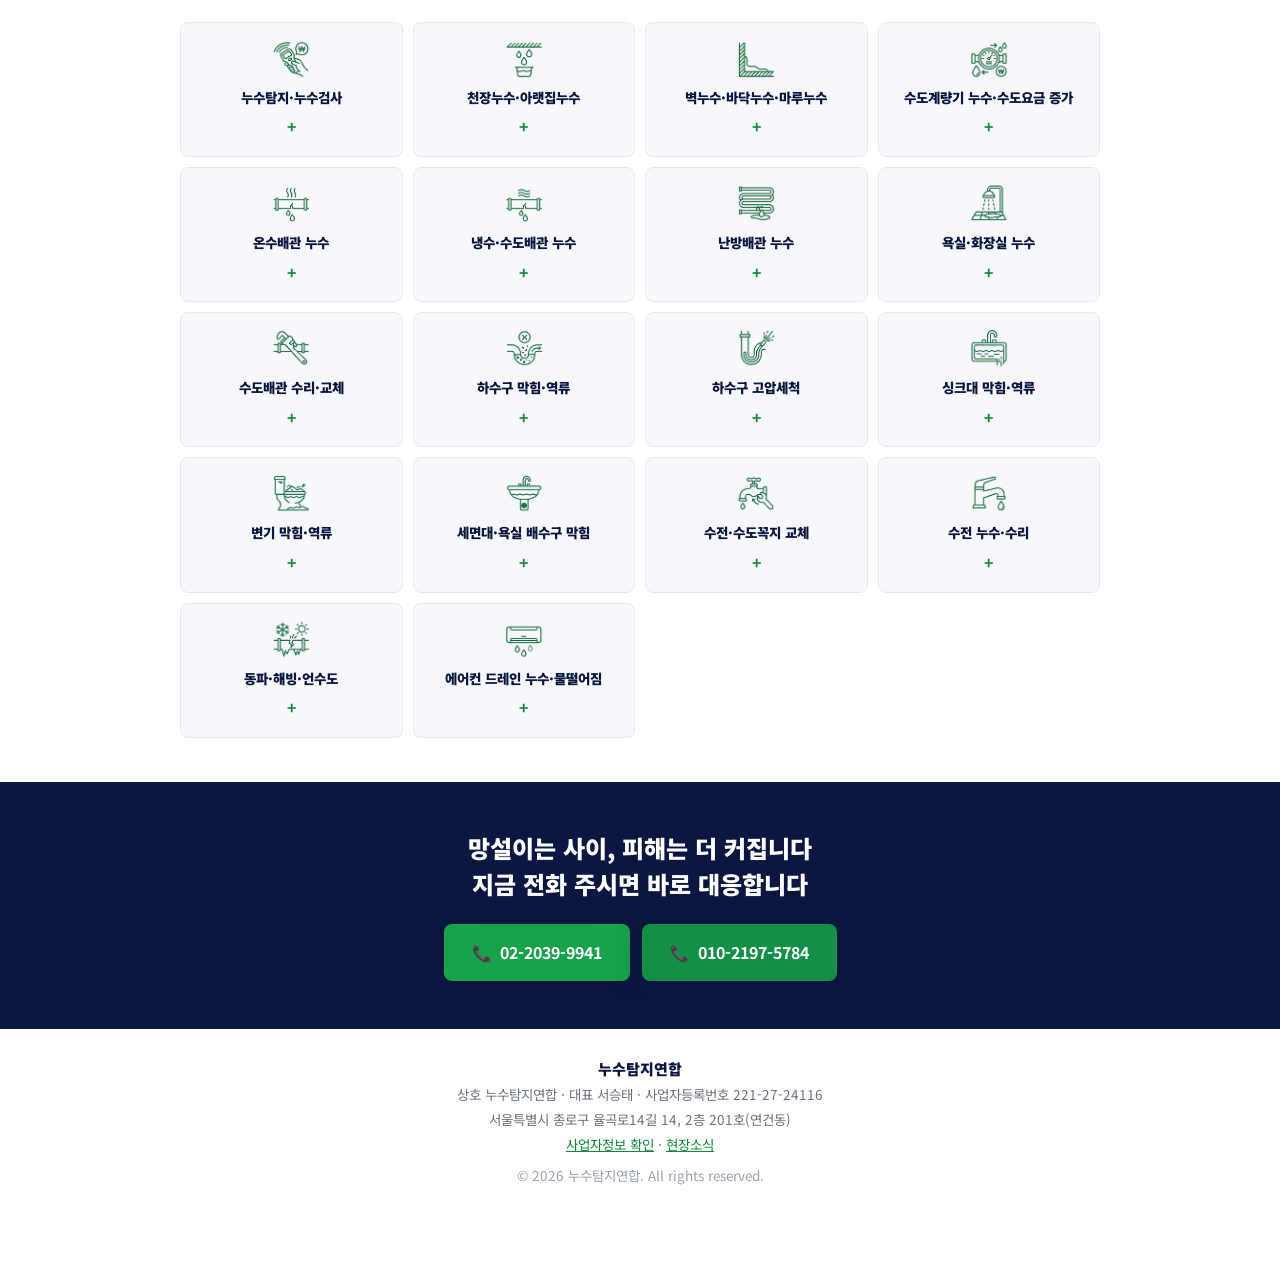
==== commit 894a2541: "image added" ====
--- a/index.html
+++ b/index.html
@@ -493,75 +493,75 @@
       <p>겪고 계신 증상을 선택하면 안내 내용을 볼 수 있습니다</p>
       <div class="symptom-list">
         <details class="symptom-item">
-          <summary>누수탐지·누수검사</summary>
+          <summary><img src="images/symptom-icons/leak-detection.png" alt="" class="symptom-icon" loading="lazy">누수탐지·누수검사</summary>
           <p>물이 새는 위치를 알기 어렵거나 누수가 의심될 경우 배관 상태와 현장 증상을 확인하여 누수 여부와 위치를 점검합니다. 아파트·빌라·주택·상가 등의 누수탐지 및 누수검사를 진행합니다.</p>
         </details>
         <details class="symptom-item">
-          <summary>천장누수·아랫집누수</summary>
+          <summary><img src="images/symptom-icons/ceiling-leak.png" alt="" class="symptom-icon" loading="lazy">천장누수·아랫집누수</summary>
           <p>아랫집 천장에 물자국, 곰팡이, 습기 또는 물떨어짐이 발생했다면 윗집 욕실이나 수도·온수·난방배관 등의 누수 여부를 확인합니다. 천장누수 원인을 점검하고 필요한 누수공사를 진행합니다.</p>
         </details>
         <details class="symptom-item">
-          <summary>벽누수·바닥누수·마루누수</summary>
+          <summary><img src="images/symptom-icons/wall-floor-leak.png" alt="" class="symptom-icon" loading="lazy">벽누수·바닥누수·마루누수</summary>
           <p>벽지가 젖거나 바닥에 습기가 생기고 마루가 변색되거나 들뜨는 증상이 있다면 매립된 수도배관 등의 누수를 확인합니다.</p>
         </details>
         <details class="symptom-item">
-          <summary>수도계량기 누수·수도요금 증가</summary>
+          <summary><img src="images/symptom-icons/water-meter.png" alt="" class="symptom-icon" loading="lazy">수도계량기 누수·수도요금 증가</summary>
           <p>물을 사용하지 않는데 수도계량기가 계속 돌아가거나 수도요금이 평소보다 갑자기 많이 나왔다면 누수를 의심할 수 있습니다. 수도계량기 움직임과 배관 상태를 확인하여 수도배관 누수 여부를 점검합니다.</p>
         </details>
         <details class="symptom-item">
-          <summary>온수배관 누수</summary>
+          <summary><img src="images/symptom-icons/hot-water-pipe.png" alt="" class="symptom-icon" loading="lazy">온수배관 누수</summary>
           <p>온수배관에서 누수가 발생하면 수도계량기 움직임, 바닥 습기, 보일러 주변 이상 등의 증상이 나타날 수 있습니다. 온수배관의 누수 여부와 위치를 점검하고 필요한 배관수리를 진행합니다.</p>
         </details>
         <details class="symptom-item">
-          <summary>냉수·수도배관 누수</summary>
+          <summary><img src="images/symptom-icons/cold-water-pipe.png" alt="" class="symptom-icon" loading="lazy">냉수·수도배관 누수</summary>
           <p>냉수배관과 수도배관에서 발생하는 누수를 점검합니다. 배관 상태와 현장 증상을 확인하여 누수 위치를 찾고 손상된 수도배관의 수리 또는 교체를 진행합니다.</p>
         </details>
         <details class="symptom-item">
-          <summary>난방배관 누수</summary>
+          <summary><img src="images/symptom-icons/heating-pipe.png" alt="" class="symptom-icon" loading="lazy">난방배관 누수</summary>
           <p>보일러 물을 자주 보충하거나 바닥 난방배관에서 누수가 의심되는 경우 배관 상태를 점검하여 누수 여부와 위치를 확인합니다.</p>
         </details>
         <details class="symptom-item">
-          <summary>욕실·화장실 누수</summary>
+          <summary><img src="images/symptom-icons/bathroom-leak.png" alt="" class="symptom-icon" loading="lazy">욕실·화장실 누수</summary>
           <p>욕실 바닥, 변기 주변, 세면대, 샤워수전, 매립 수도배관 등 화장실에서 발생하는 다양한 누수 원인을 점검합니다.</p>
         </details>
         <details class="symptom-item">
-          <summary>수도배관 수리·교체</summary>
+          <summary><img src="images/symptom-icons/pipe-repair.png" alt="" class="symptom-icon" loading="lazy">수도배관 수리·교체</summary>
           <p>노후되거나 파손된 수도배관, 냉수배관, 온수배관 등의 문제를 확인하고 필요한 구간을 수리하거나 교체합니다.</p>
         </details>
         <details class="symptom-item">
-          <summary>하수구 막힘·역류</summary>
+          <summary><img src="images/symptom-icons/drain-clog.png" alt="" class="symptom-icon" loading="lazy">하수구 막힘·역류</summary>
           <p>물이 천천히 내려가거나 하수구에서 물이 역류하는 경우 배수배관의 막힘 상태를 확인하고 필요한 작업을 진행합니다.</p>
         </details>
         <details class="symptom-item">
-          <summary>하수구 고압세척</summary>
+          <summary><img src="images/symptom-icons/high-pressure-wash.png" alt="" class="symptom-icon" loading="lazy">하수구 고압세척</summary>
           <p>배관 내부에 쌓인 이물질이나 오염으로 뚫어도 자꾸 막히고 역류가 반복되는 경우 현장 상태에 따라 고압세척 작업을 진행합니다.</p>
         </details>
         <details class="symptom-item">
-          <summary>싱크대 막힘·역류</summary>
+          <summary><img src="images/symptom-icons/sink-clog.png" alt="" class="symptom-icon" loading="lazy">싱크대 막힘·역류</summary>
           <p>싱크대 물이 잘 내려가지 않거나 배수가 역류하는 경우 주방 배수배관의 막힘 상태를 확인하여 처리합니다.</p>
         </details>
         <details class="symptom-item">
-          <summary>변기 막힘·역류</summary>
+          <summary><img src="images/symptom-icons/toilet-clog.png" alt="" class="symptom-icon" loading="lazy">변기 막힘·역류</summary>
           <p>변기 물이 내려가지 않거나 물이 차오르고 역류하는 경우 변기와 연결 배관의 막힘 상태를 확인하여 처리합니다.</p>
         </details>
         <details class="symptom-item">
-          <summary>세면대·욕실 배수구 막힘</summary>
+          <summary><img src="images/symptom-icons/basin-drain-clog.png" alt="" class="symptom-icon" loading="lazy">세면대·욕실 배수구 막힘</summary>
           <p>세면대 또는 욕실 배수구의 배수가 느리거나 막힌 경우 배수구와 연결 배관을 확인하여 막힘을 처리합니다.</p>
         </details>
         <details class="symptom-item">
-          <summary>수전·수도꼭지 교체</summary>
+          <summary><img src="images/symptom-icons/faucet-replace.png" alt="" class="symptom-icon" loading="lazy">수전·수도꼭지 교체</summary>
           <p>주방수전, 세면대수전, 샤워수전, 수도꼭지 등의 고장이나 노후로 교체가 필요한 경우 현장에 맞는 수전으로 교체합니다.</p>
         </details>
         <details class="symptom-item">
-          <summary>수전 누수·수리</summary>
+          <summary><img src="images/symptom-icons/faucet-leak.png" alt="" class="symptom-icon" loading="lazy">수전 누수·수리</summary>
           <p>수전에서 물이 계속 떨어지거나 연결부위에서 물이 새는 경우 수전과 연결부속의 상태를 확인하여 수리 또는 교체합니다.</p>
         </details>
         <details class="symptom-item">
-          <summary>동파·해빙·언수도</summary>
+          <summary><img src="images/symptom-icons/freeze-thaw.png" alt="" class="symptom-icon" loading="lazy">동파·해빙·언수도</summary>
           <p>겨울철 수도배관이 얼어 물이 나오지 않는 경우 동결된 배관 상태를 확인하고 해빙 작업을 진행합니다. 동파로 배관이 손상된 경우 필요한 배관수리도 진행합니다.</p>
         </details>
         <details class="symptom-item">
-          <summary>에어컨 드레인 누수·물떨어짐</summary>
+          <summary><img src="images/symptom-icons/ac-drain-leak.png" alt="" class="symptom-icon" loading="lazy">에어컨 드레인 누수·물떨어짐</summary>
           <p>여름철 에어컨 사용 중 천장이나 벽에서 물이 떨어지는 경우 에어컨 드레인 배관의 막힘·이탈·누수 여부 등을 확인합니다.</p>
         </details>
       </div>
--- a/css/style.css
+++ b/css/style.css
@@ -718,38 +718,45 @@
   text-align: center;
   margin-bottom: 24px;
 }
-.symptom-list { display: grid; gap: 10px; }
+.symptom-list { display: grid; grid-template-columns: repeat(2, 1fr); gap: 10px; }
+@media (min-width: 560px) { .symptom-list { grid-template-columns: repeat(3, 1fr); } }
+@media (min-width: 900px) { .symptom-list { grid-template-columns: repeat(4, 1fr); } }
 .symptom-item {
   border: 1px solid var(--border);
   border-radius: var(--radius-sm);
   background: var(--off-white);
+  overflow: hidden;
 }
 .symptom-item summary {
   list-style: none;
   cursor: pointer;
-  padding: 14px 42px 14px 18px;
-  font-size: 15px;
-  font-weight: 900;
-  color: var(--navy);
-  position: relative;
+  padding: 16px 10px;
+  font-size: 13.5px;
+  font-weight: 900;
+  color: var(--navy);
+  text-align: center;
   word-break: keep-all;
 }
 .symptom-item summary::-webkit-details-marker { display: none; }
+.symptom-icon {
+  display: block;
+  width: 40px;
+  height: 40px;
+  margin: 0 auto 8px;
+}
 .symptom-item summary::after {
   content: "+";
-  position: absolute;
-  right: 18px;
-  top: 50%;
-  transform: translateY(-50%);
-  font-size: 18px;
+  display: block;
+  margin-top: 6px;
+  font-size: 16px;
   font-weight: 700;
   color: var(--green-dark);
 }
 .symptom-item[open] summary::after { content: "\2212"; }
 .symptom-item[open] summary { color: var(--green-dark); }
 .symptom-item p {
-  padding: 0 18px 16px;
-  font-size: 13.5px;
+  padding: 0 12px 14px;
+  font-size: 12.5px;
   line-height: 1.6;
   color: var(--muted);
   word-break: keep-all;
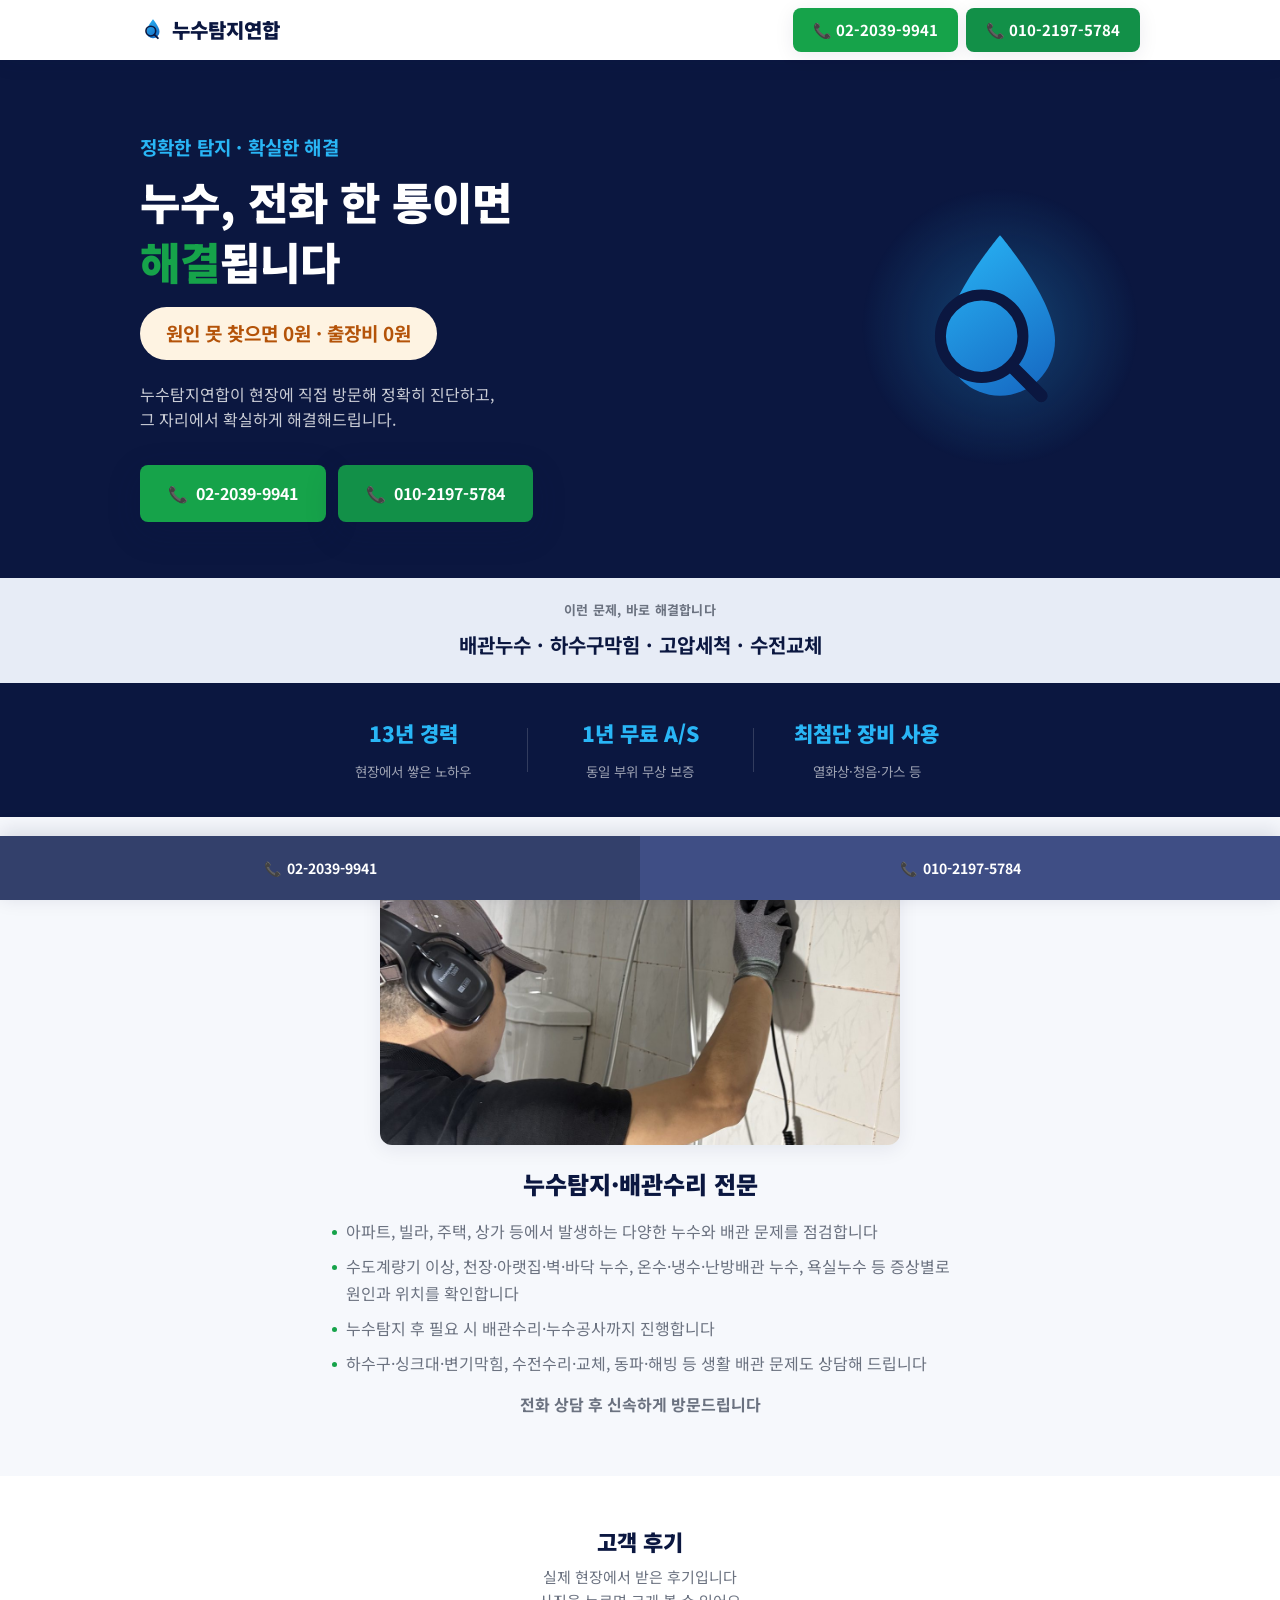
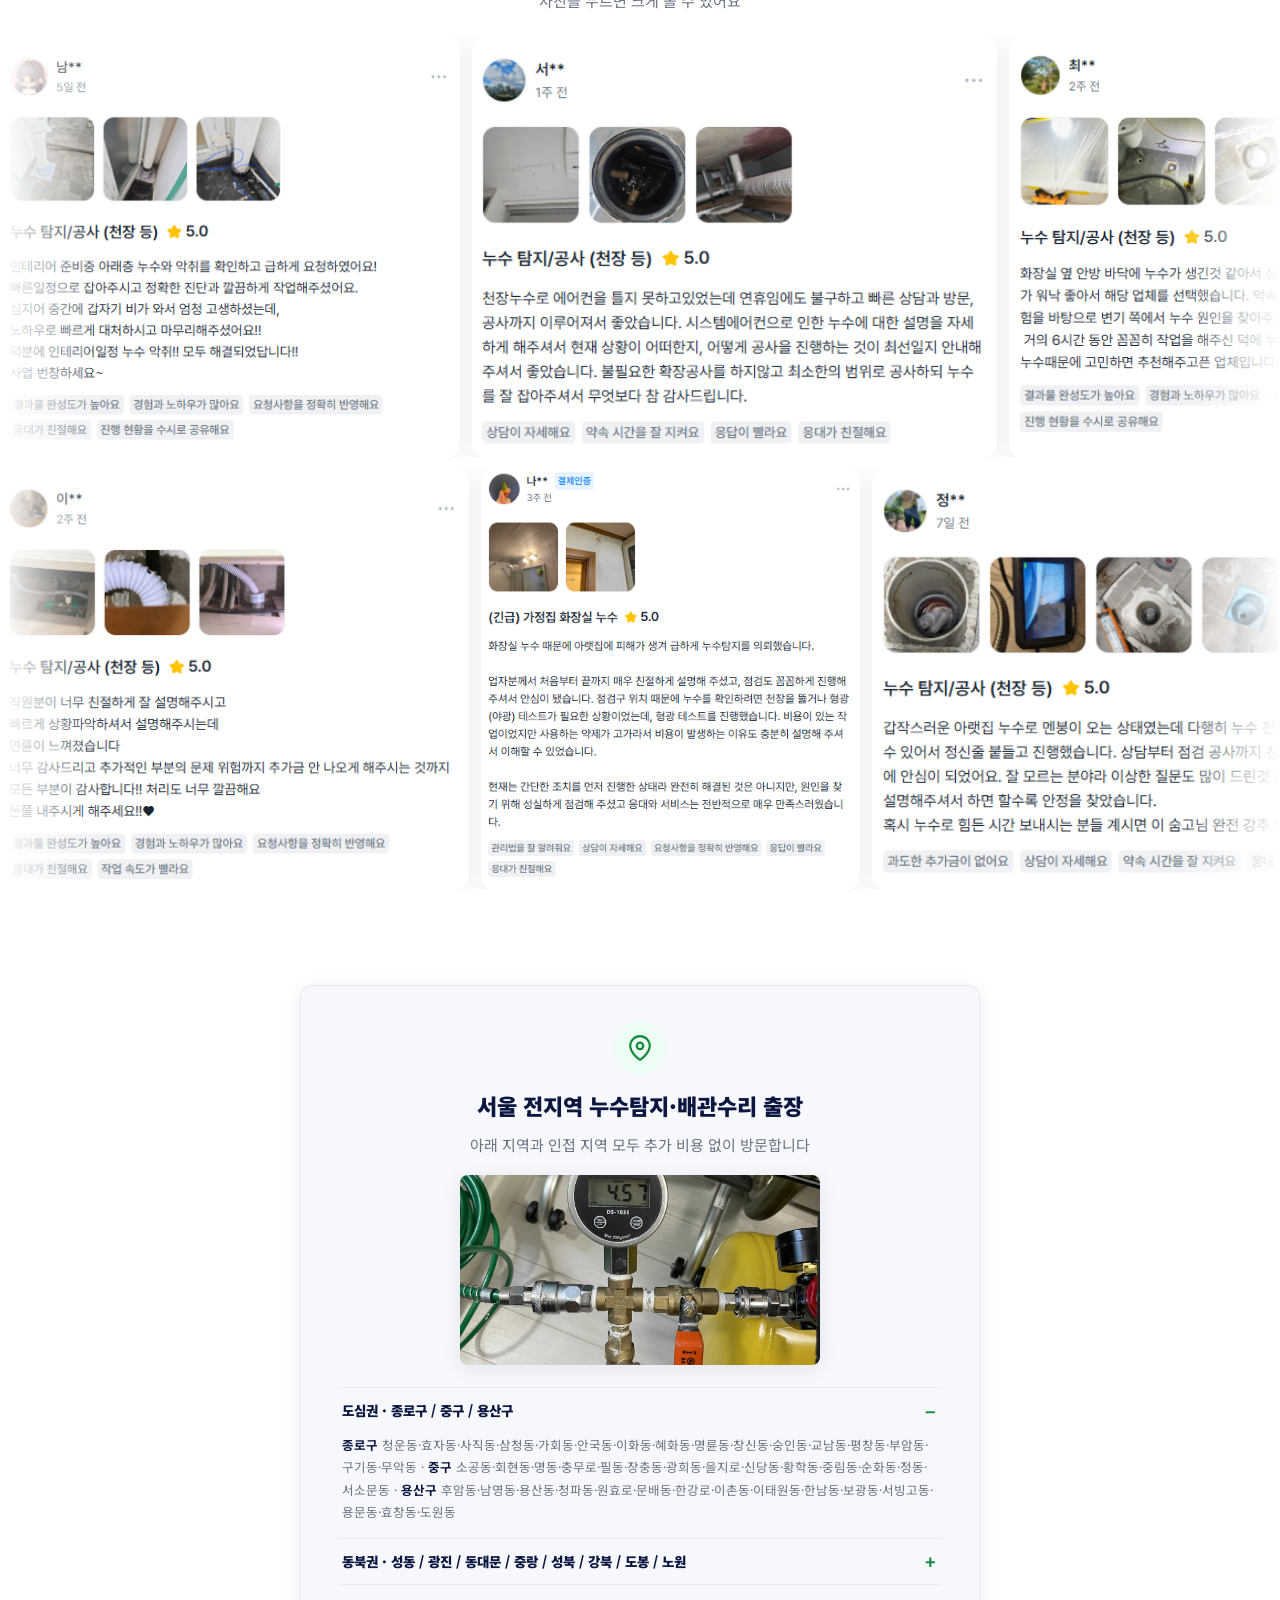
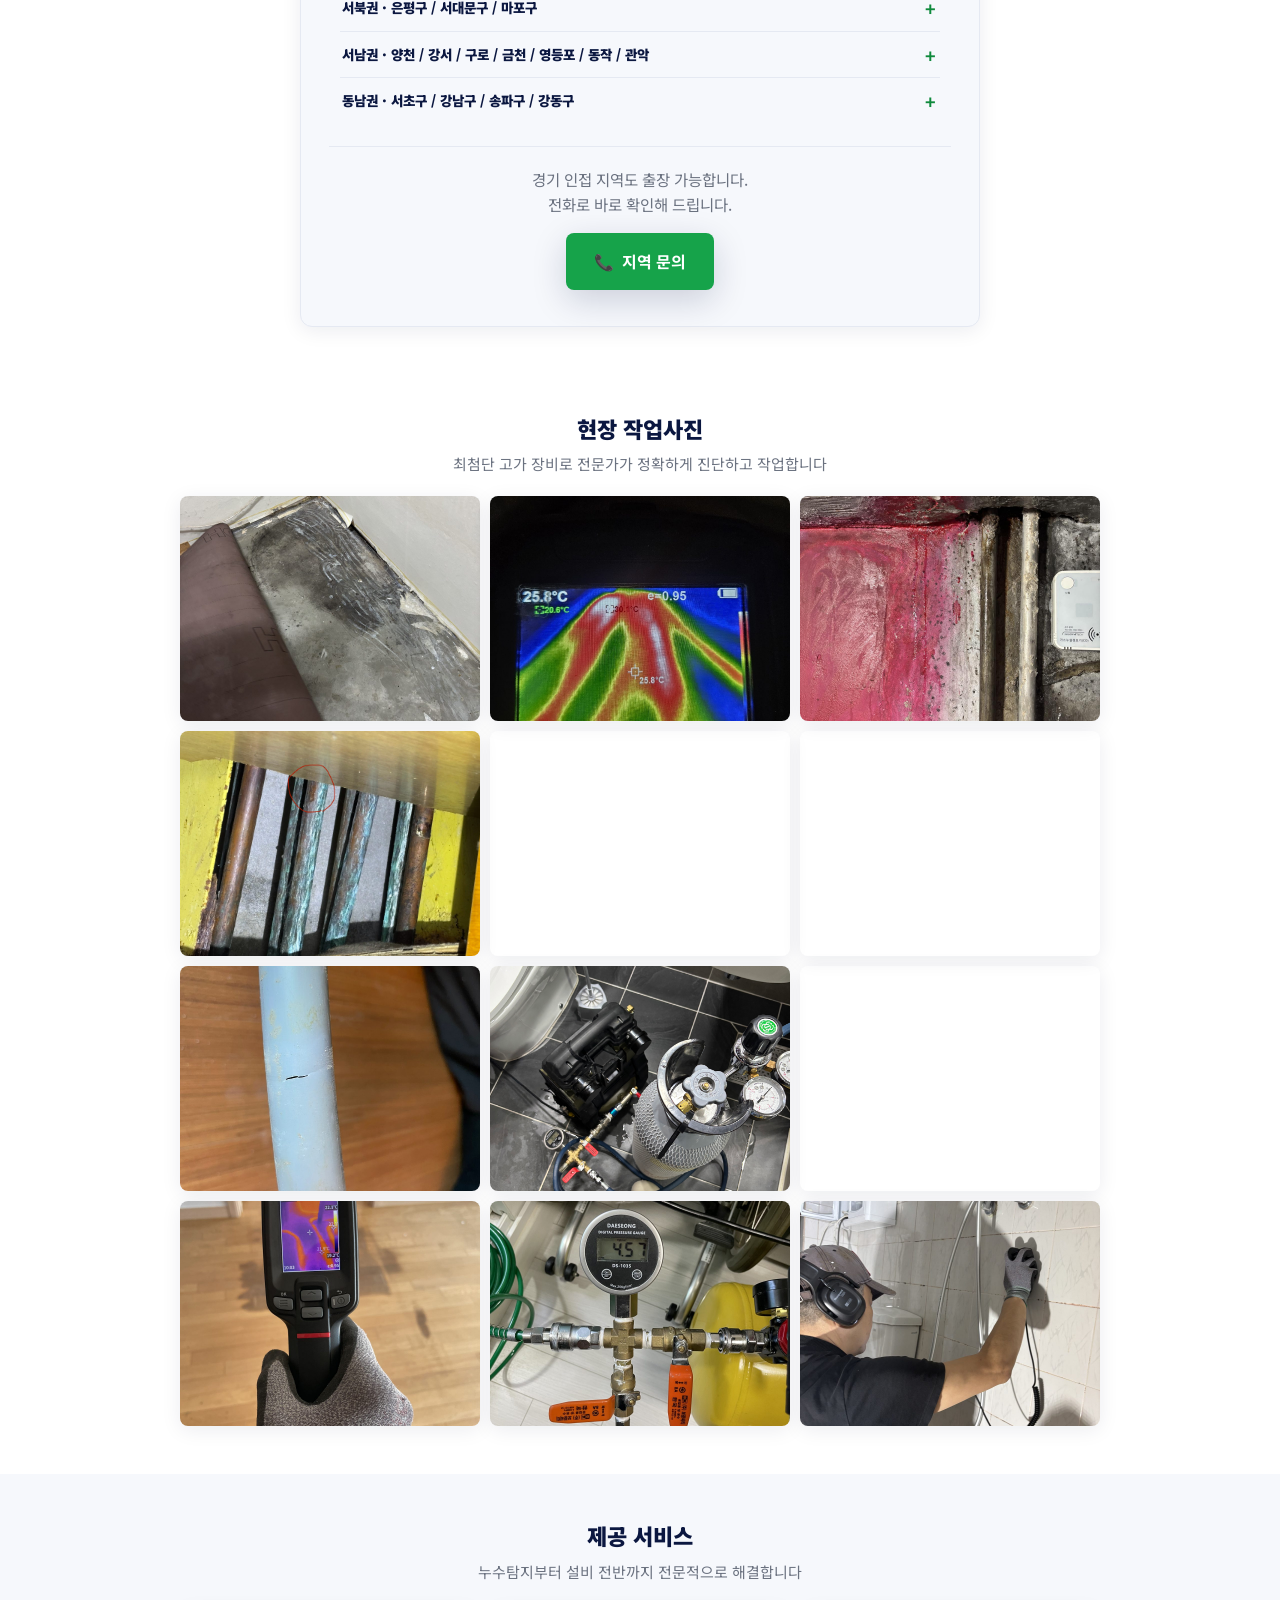
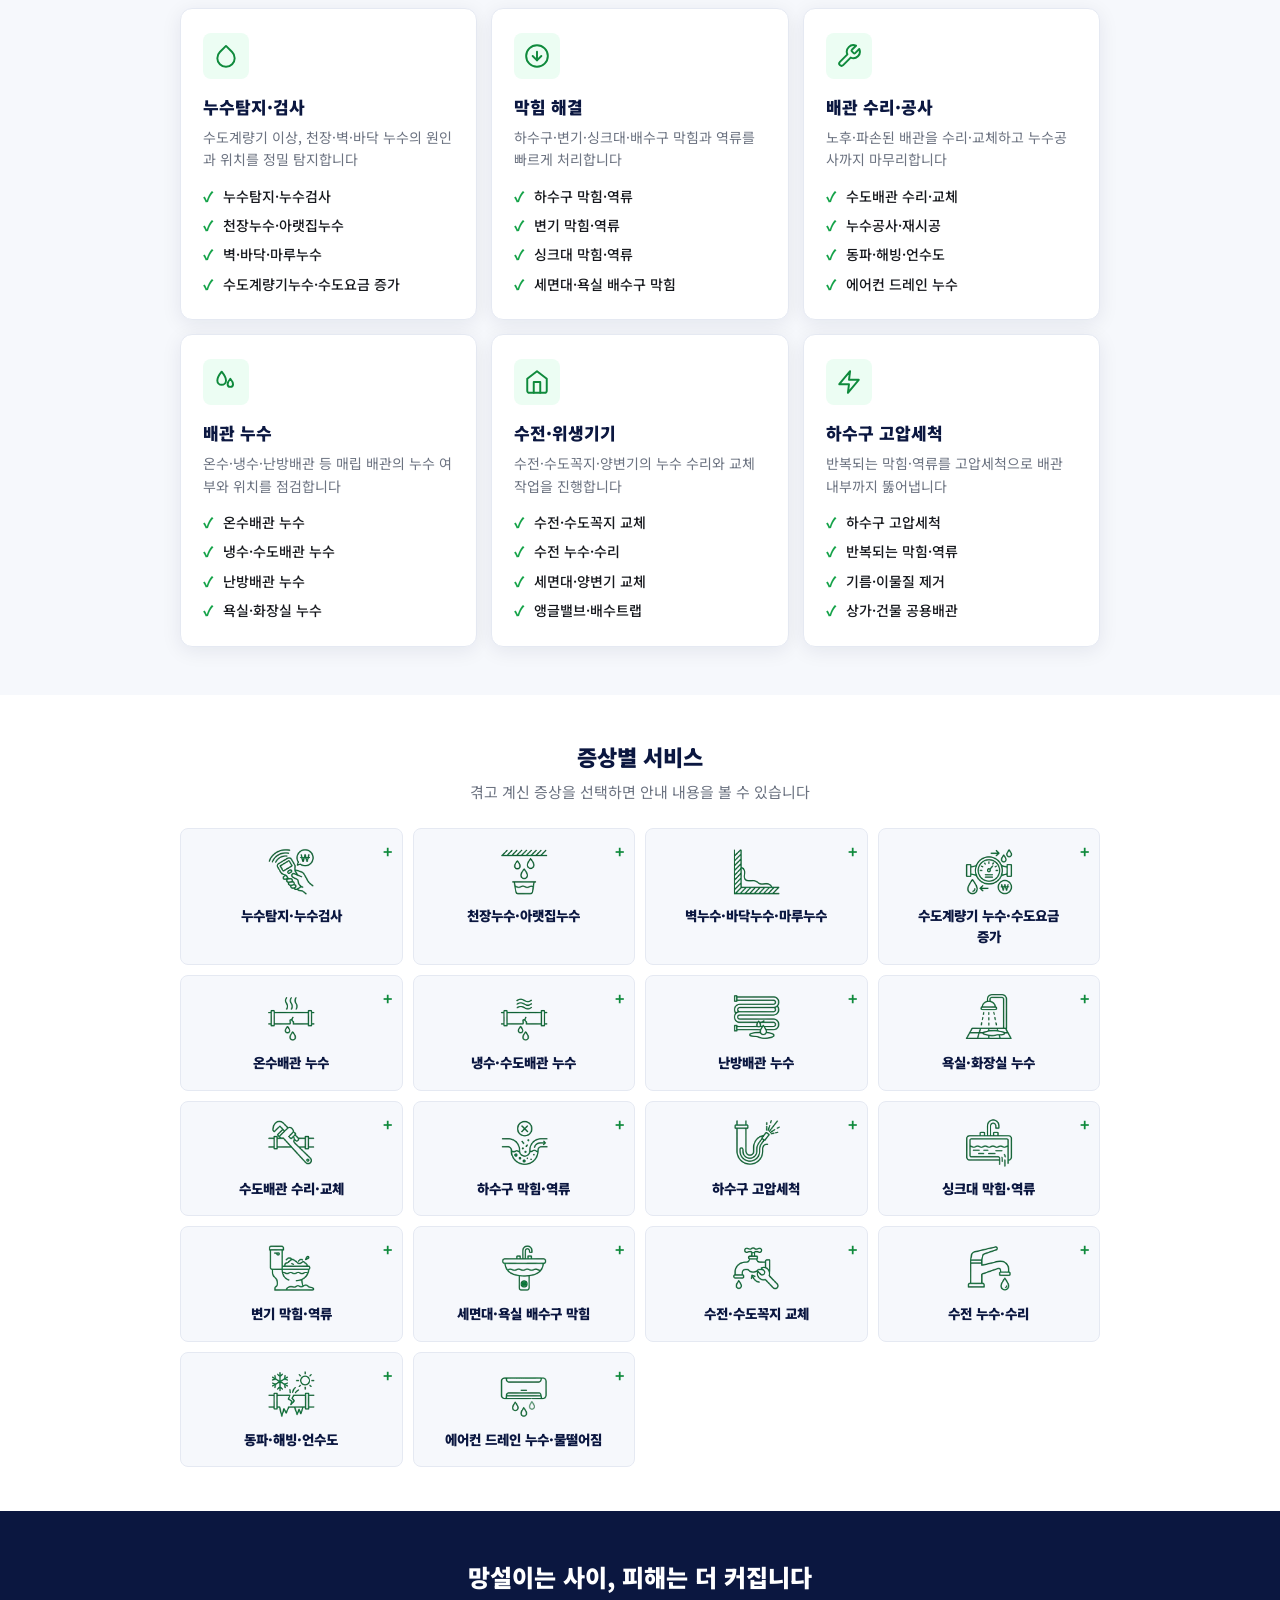
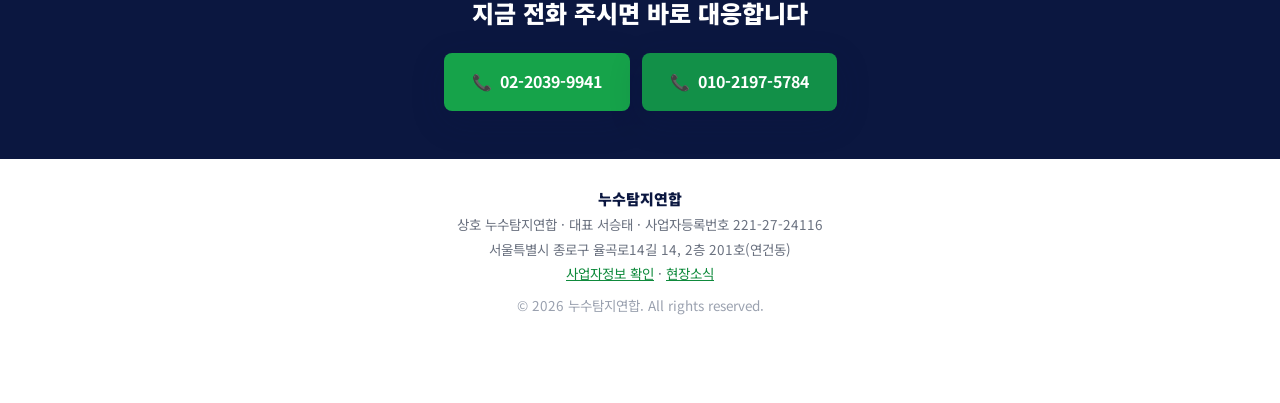
==== commit 57ff67ba: "redesign 0921" ====
--- a/index.html
+++ b/index.html
@@ -206,6 +206,8 @@
   <!-- 서비스 소개 -->
   <section class="service-intro">
     <div class="container">
+      <!-- PLACEHOLDER PHOTO: 갤러리(work-12.jpg) 사진 재사용 중. 이 섹션에 어울리는 사진으로 교체하려면 아래 src만 바꾸면 됩니다 -->
+      <img src="images/work/work-12.jpg" alt="누수탐지연합 현장 작업 사진" class="service-intro-photo" loading="lazy" decoding="async">
       <h2 class="service-intro-title">누수탐지·배관수리 전문</h2>
       <ul class="service-intro-list">
         <li>아파트, 빌라, 주택, 상가 등에서 발생하는 다양한 누수와 배관 문제를 점검합니다</li>
@@ -282,6 +284,8 @@
         </span>
         <h2 class="area-panel-title">서울 전지역 누수탐지·배관수리 출장</h2>
         <p class="area-panel-desc">아래 지역과 인접 지역 모두 추가 비용 없이 방문합니다</p>
+        <!-- PLACEHOLDER PHOTO: 갤러리(work-11.jpg) 사진 재사용 중. 이 섹션에 어울리는 사진으로 교체하려면 아래 src만 바꾸면 됩니다 -->
+        <img src="images/work/work-11.jpg" alt="누수탐지연합 출장 장비 사진" class="area-panel-photo" loading="lazy" decoding="async">
         <!-- 서울 25개 구 법정동 목록 (동별 페이지 추가 시 해당 동을 링크로 전환) -->
         <div class="area-groups" aria-label="서울 출장 지역">
           <details class="area-group" open>
@@ -414,7 +418,7 @@
 
         <div class="service-card">
           <div class="svc-icon" aria-hidden="true">
-            <svg width="26" height="26" viewBox="0 0 24 24" fill="none" stroke="currentColor" stroke-width="1.8" stroke-linecap="round" stroke-linejoin="round"><path d="M22 3H2l8 9.46V19l4 2V12.46L22 3z"/></svg>
+            <svg width="26" height="26" viewBox="0 0 24 24" fill="none" stroke="currentColor" stroke-width="1.8" stroke-linecap="round" stroke-linejoin="round"><circle cx="12" cy="12" r="10"/><polyline points="8 12 12 16 16 12"/><line x1="12" y1="8" x2="12" y2="16"/></svg>
           </div>
           <h3>막힘 해결</h3>
           <p>하수구·변기·싱크대·배수구 막힘과 역류를 빠르게 처리합니다</p>
@@ -442,7 +446,7 @@
 
         <div class="service-card">
           <div class="svc-icon" aria-hidden="true">
-            <svg width="26" height="26" viewBox="0 0 24 24" fill="none" stroke="currentColor" stroke-width="1.8" stroke-linecap="round" stroke-linejoin="round"><circle cx="12" cy="12" r="3"/><path d="M12 1v4M12 19v4M4.22 4.22l2.83 2.83M16.95 16.95l2.83 2.83M1 12h4M19 12h4M4.22 19.78l2.83-2.83M16.95 7.05l2.83-2.83"/></svg>
+            <svg width="26" height="26" viewBox="0 0 24 24" fill="none" stroke="currentColor" stroke-width="1.8" stroke-linecap="round" stroke-linejoin="round"><path d="M8 2.5S4 7.5 4 10.5a4 4 0 008 0C12 7.5 8 2.5 8 2.5z"/><path d="M16 9s-2.5 3-2.5 5a2.5 2.5 0 005 0C18.5 12 16 9 16 9z"/></svg>
           </div>
           <h3>배관 누수</h3>
           <p>온수·냉수·난방배관 등 매립 배관의 누수 여부와 위치를 점검합니다</p>
@@ -470,7 +474,7 @@
 
         <div class="service-card">
           <div class="svc-icon" aria-hidden="true">
-            <svg width="26" height="26" viewBox="0 0 24 24" fill="none" stroke="currentColor" stroke-width="1.8" stroke-linecap="round" stroke-linejoin="round"><rect x="2" y="7" width="20" height="14" rx="2"/><path d="M16 21V5a2 2 0 00-2-2h-4a2 2 0 00-2 2v16"/></svg>
+            <svg width="26" height="26" viewBox="0 0 24 24" fill="none" stroke="currentColor" stroke-width="1.8" stroke-linecap="round" stroke-linejoin="round"><polygon points="13 2 3 14 12 14 11 22 21 10 12 10 13 2"/></svg>
           </div>
           <h3>하수구 고압세척</h3>
           <p>반복되는 막힘·역류를 고압세척으로 배관 내부까지 뚫어냅니다</p>
--- a/css/style.css
+++ b/css/style.css
@@ -10,6 +10,9 @@
   --green-dark: #0F8A3C;
   --green-light: #ECFDF3;
   --cyan: #29B6F6;
+  --amber: #F59E0B;
+  --amber-dark: #B45309;
+  --amber-light: #FEF3E2;
   --text: #16181D;
   --muted: #6B7280;
   --border: #E5E9F2;
@@ -140,8 +143,8 @@
   display: inline-block;
   padding: 10px 22px;
   border-radius: 999px;
-  background: var(--green-light);
-  color: var(--green-dark);
+  background: var(--amber-light);
+  color: var(--amber-dark);
   font-size: 18px;
   font-weight: 700;
   margin-bottom: 22px;
@@ -272,6 +275,16 @@
    서비스 소개
    ========================================================================== */
 .service-intro { padding: 36px 0; background: var(--off-white); }
+.service-intro-photo {
+  display: block;
+  width: 100%;
+  max-width: 420px;
+  height: 220px;
+  object-fit: cover;
+  border-radius: var(--radius);
+  box-shadow: var(--shadow);
+  margin: 0 auto 20px;
+}
 .service-intro-title {
   font-size: 20px;
   font-weight: 900;
@@ -317,6 +330,7 @@
 }
 @media (min-width: 640px) {
   .service-intro { padding: 48px 0; }
+  .service-intro-photo { max-width: 520px; height: 280px; }
   .service-intro-title { font-size: 24px; }
   .service-intro p { max-width: 620px; font-size: 16px; }
   .service-intro-list { max-width: 620px; font-size: 16px; }
@@ -411,7 +425,7 @@
 
 .review-photo {
   flex-shrink: 0;
-  height: 220px;
+  height: 300px;
   border-radius: var(--radius);
   overflow: hidden;
   background: var(--off-white);
@@ -428,7 +442,7 @@
 }
 
 @media (min-width: 640px) {
-  .review-photo { height: 273px; }
+  .review-photo { height: 420px; }
 }
 
 @media (prefers-reduced-motion: reduce) {
@@ -570,6 +584,16 @@
   color: var(--muted);
   margin-bottom: 18px;
 }
+.area-panel-photo {
+  display: block;
+  width: 100%;
+  max-width: 360px;
+  height: 190px;
+  object-fit: cover;
+  border-radius: var(--radius-sm);
+  box-shadow: var(--shadow);
+  margin: 0 auto 22px;
+}
 .area-groups {
   max-width: 600px;
   margin: 0 auto;
@@ -730,24 +754,26 @@
 .symptom-item summary {
   list-style: none;
   cursor: pointer;
-  padding: 16px 10px;
+  padding: 16px 28px;
   font-size: 13.5px;
   font-weight: 900;
   color: var(--navy);
   text-align: center;
   word-break: keep-all;
+  position: relative;
 }
 .symptom-item summary::-webkit-details-marker { display: none; }
 .symptom-icon {
   display: block;
-  width: 40px;
-  height: 40px;
+  width: 52px;
+  height: 52px;
   margin: 0 auto 8px;
 }
 .symptom-item summary::after {
   content: "+";
-  display: block;
-  margin-top: 6px;
+  position: absolute;
+  top: 10px;
+  right: 10px;
   font-size: 16px;
   font-weight: 700;
   color: var(--green-dark);
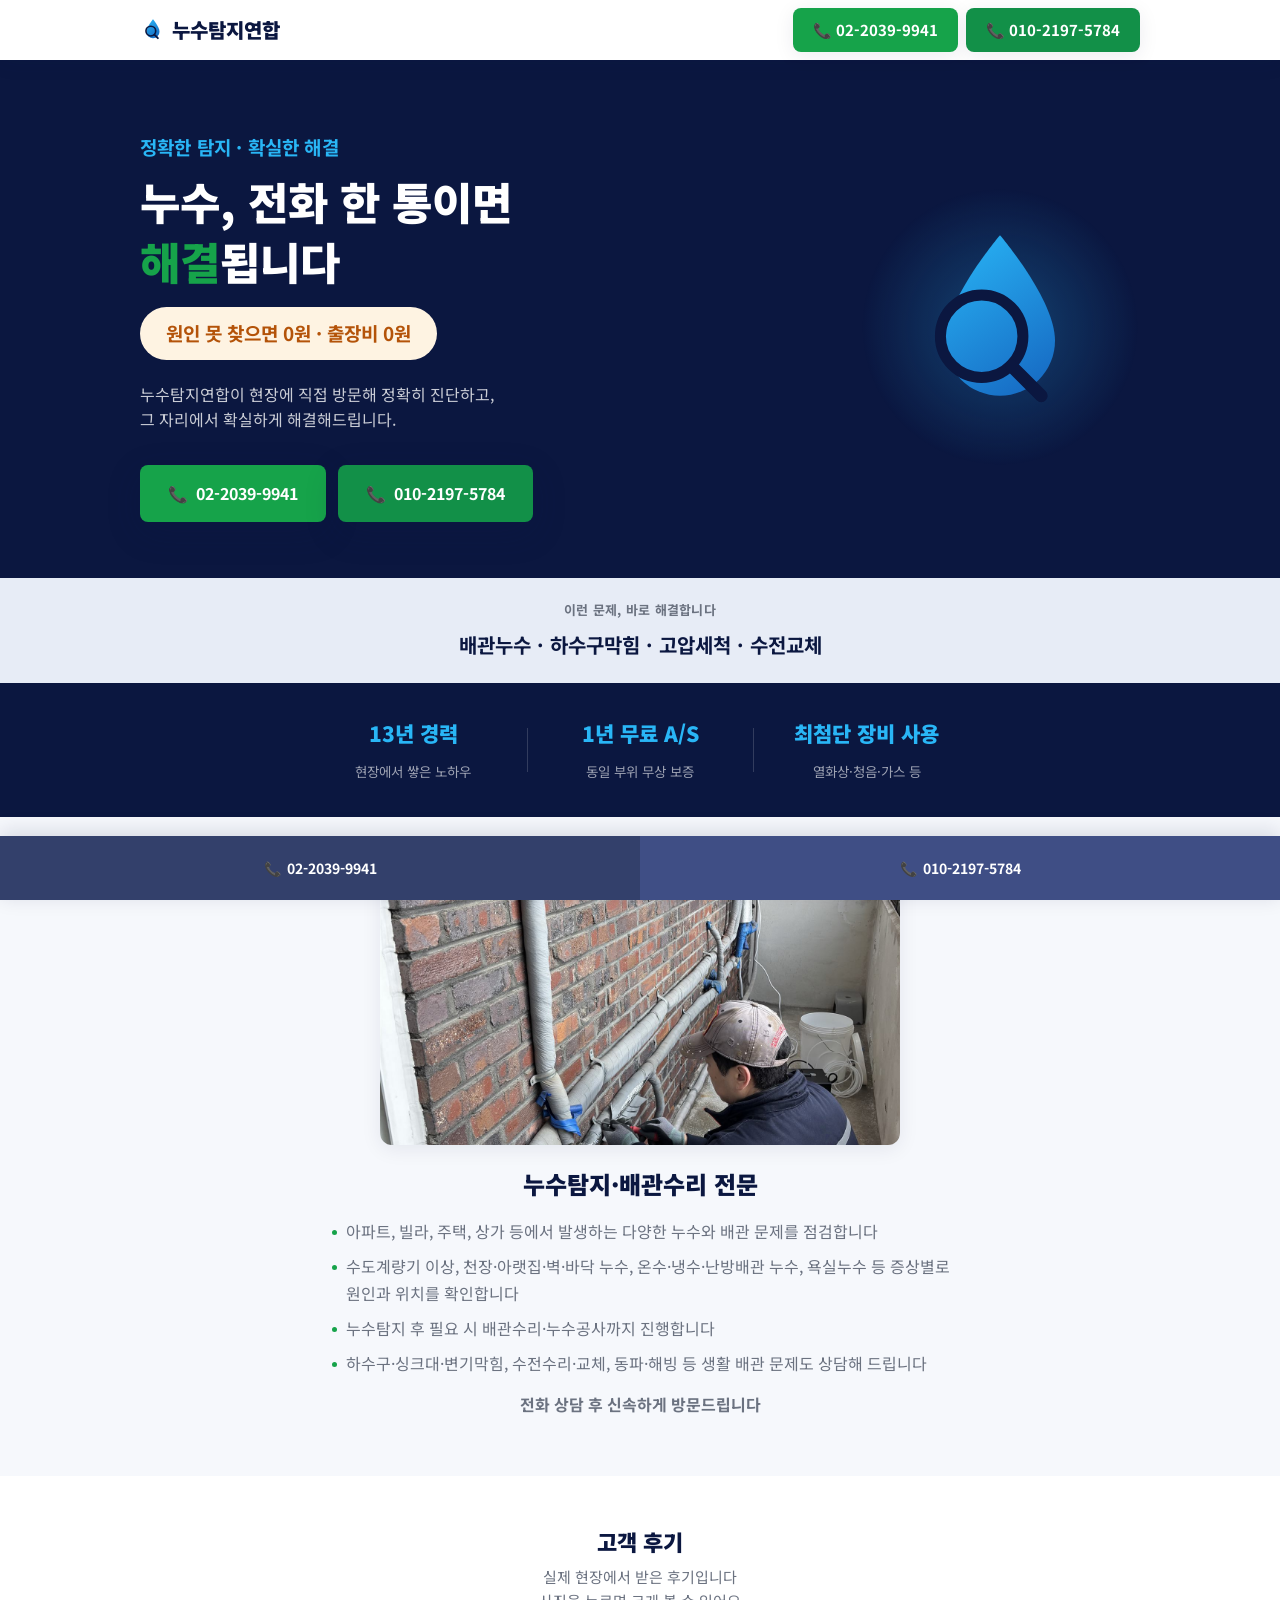
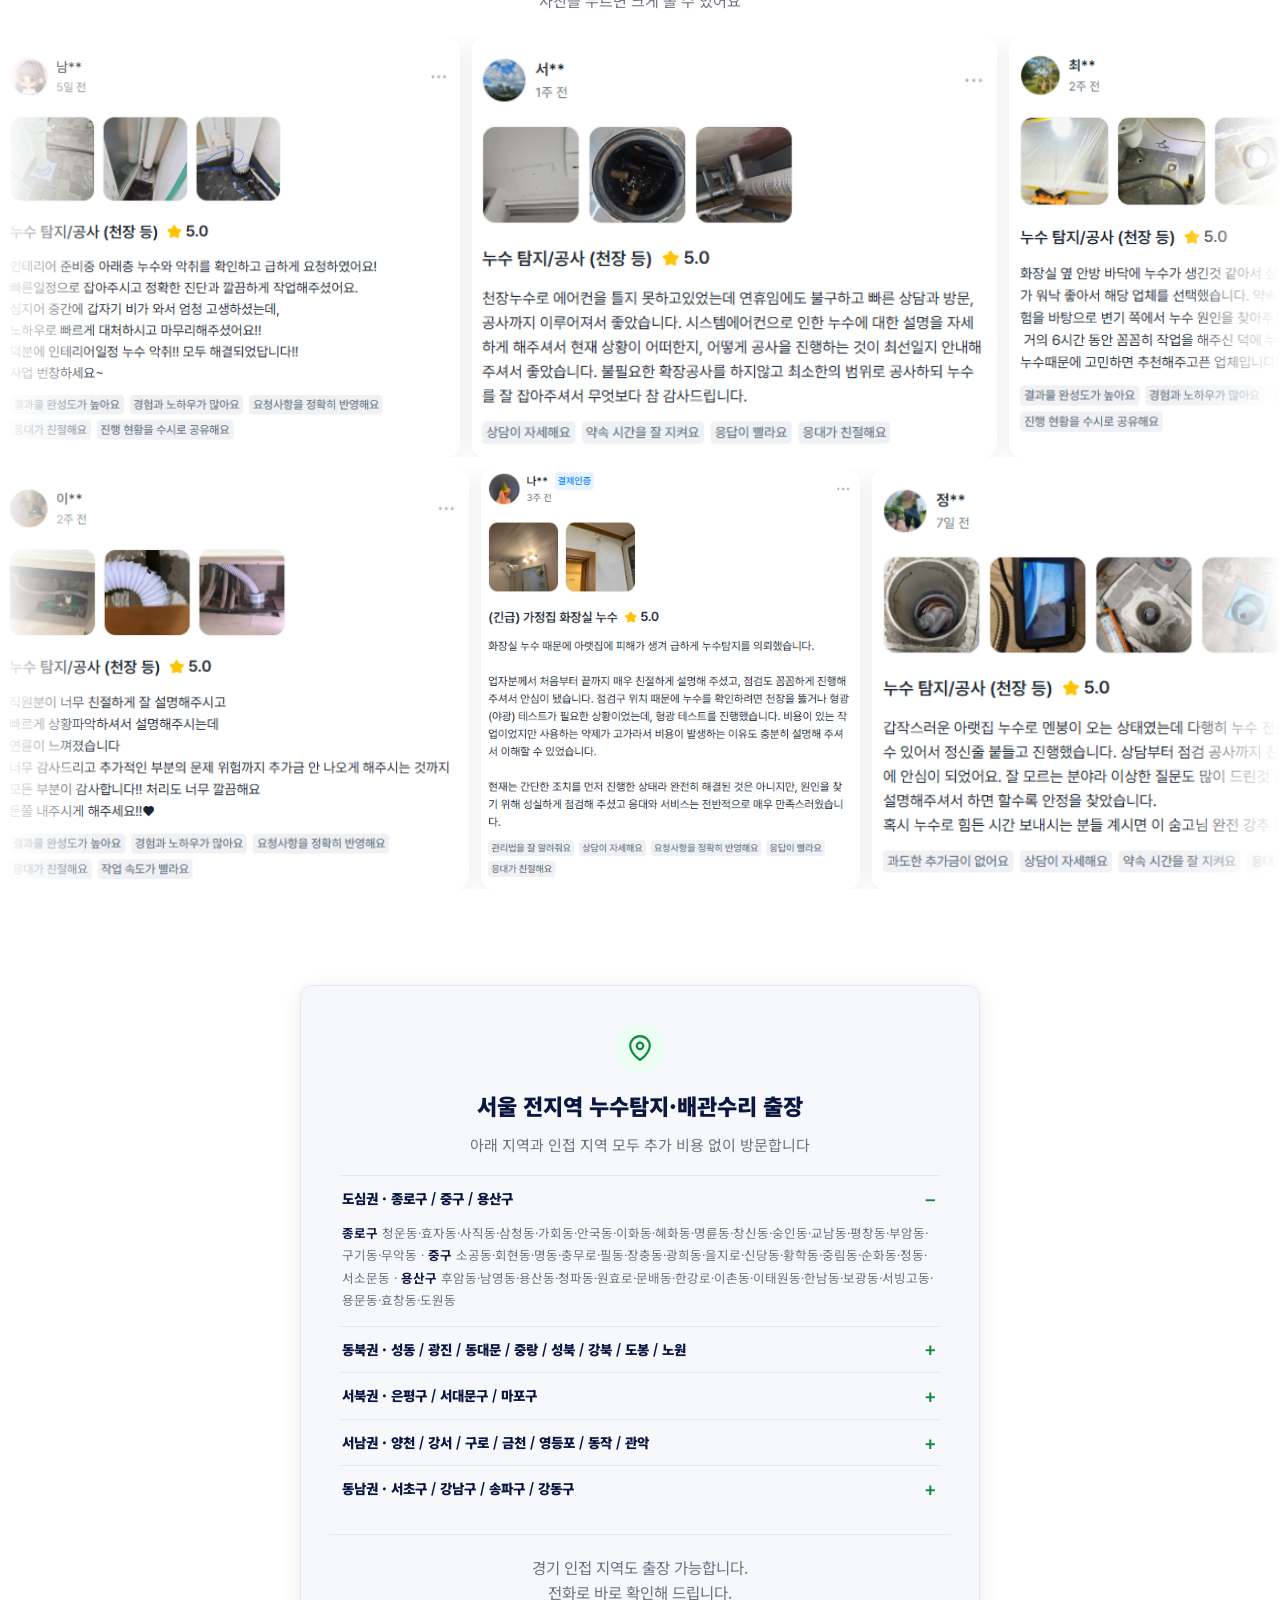
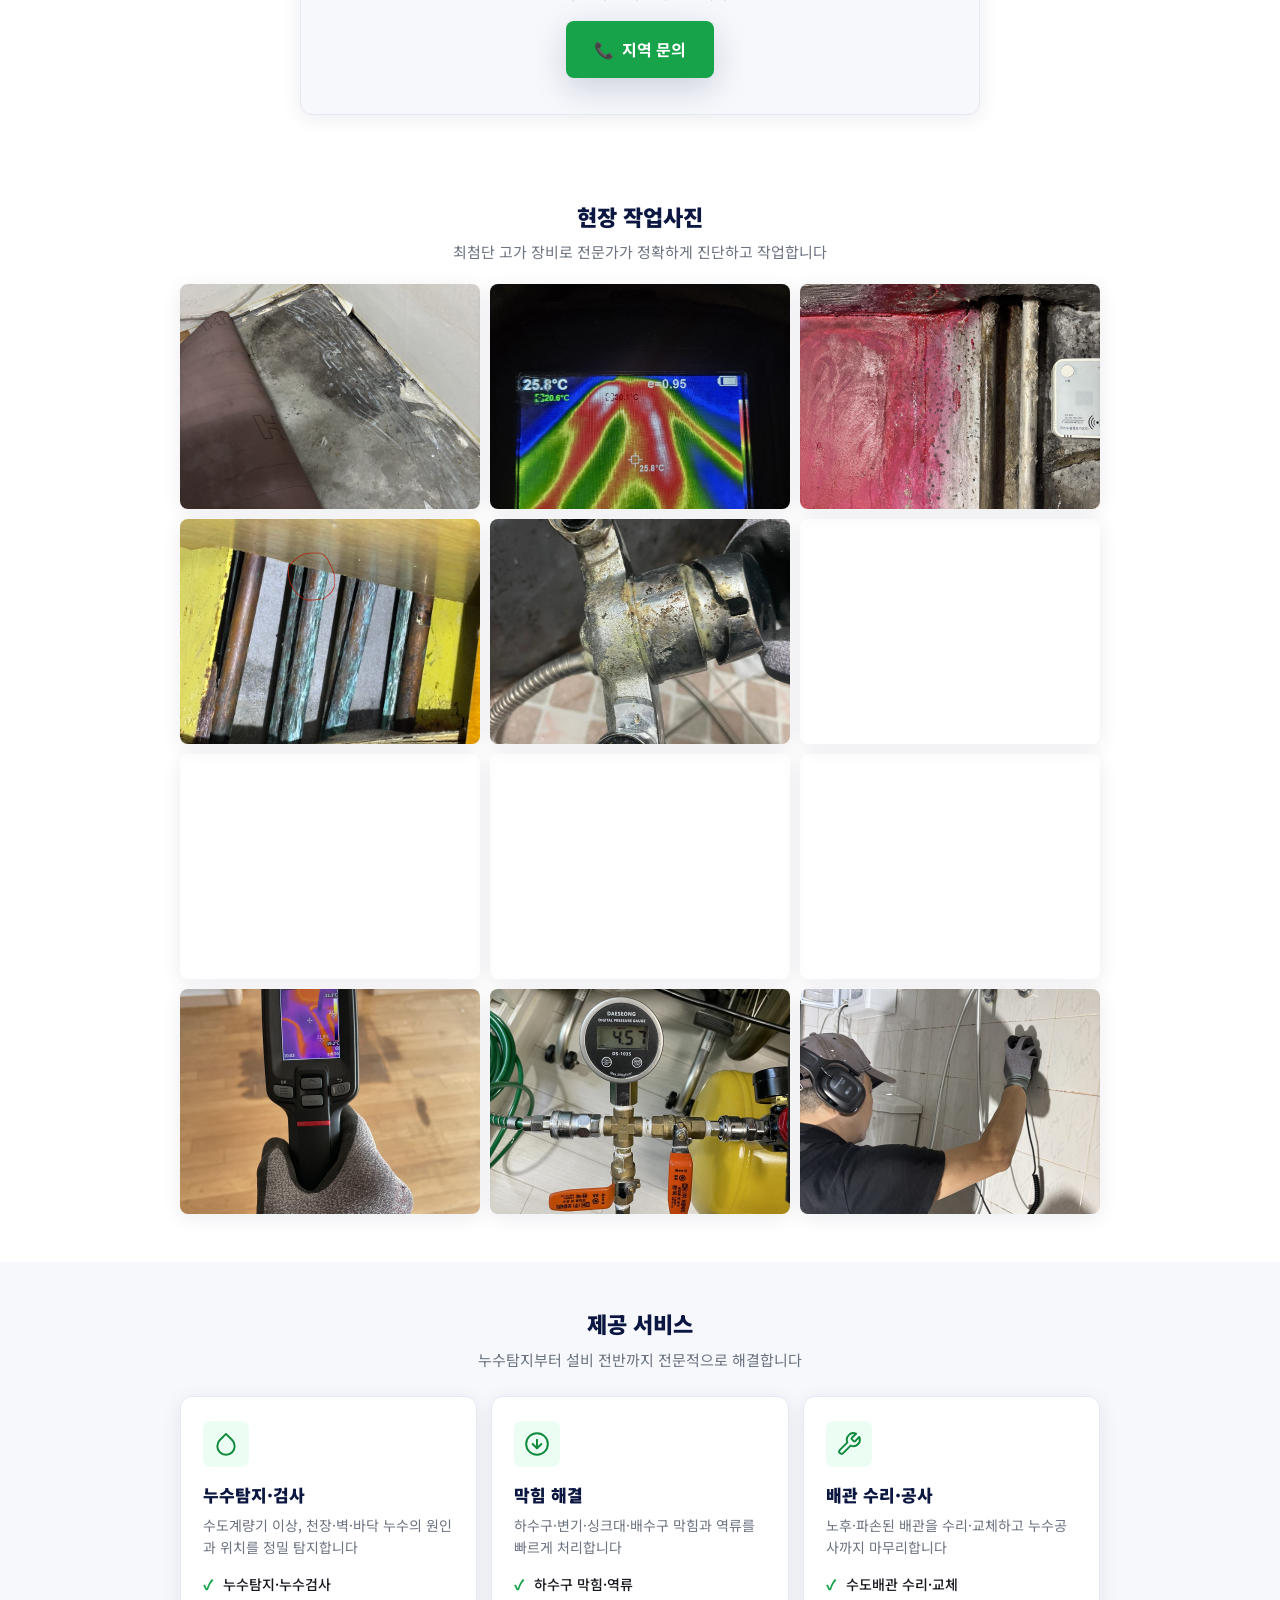
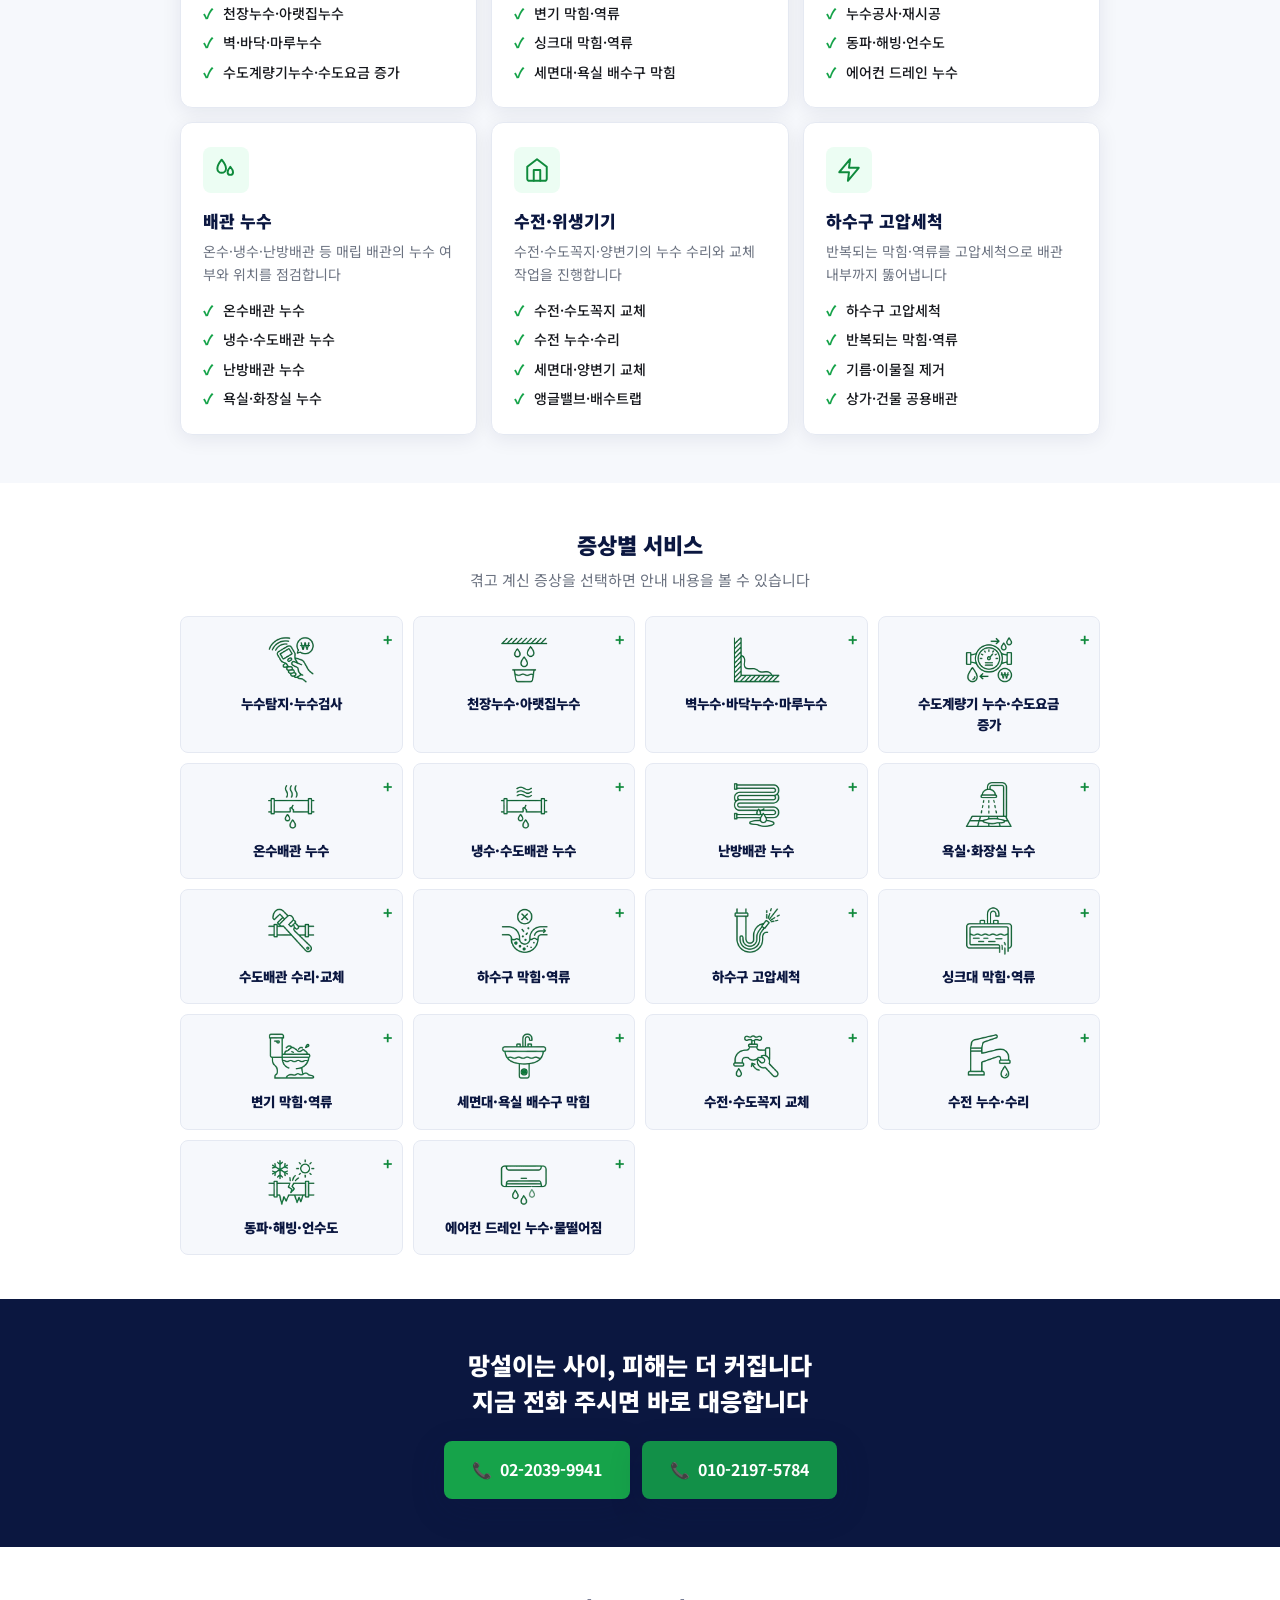
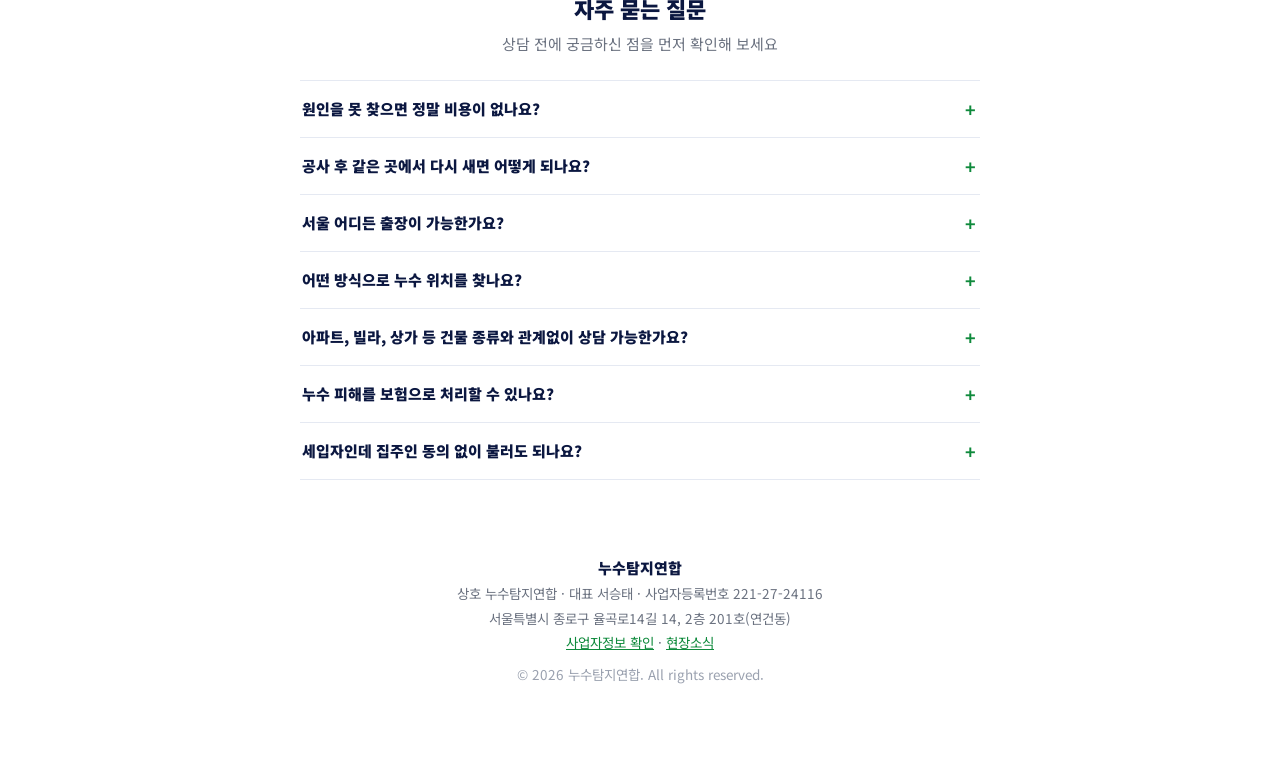
==== commit 2afa6d62: "faq added" ====
--- a/index.html
+++ b/index.html
@@ -206,8 +206,7 @@
   <!-- 서비스 소개 -->
   <section class="service-intro">
     <div class="container">
-      <!-- PLACEHOLDER PHOTO: 갤러리(work-12.jpg) 사진 재사용 중. 이 섹션에 어울리는 사진으로 교체하려면 아래 src만 바꾸면 됩니다 -->
-      <img src="images/work/work-12.jpg" alt="누수탐지연합 현장 작업 사진" class="service-intro-photo" loading="lazy" decoding="async">
+      <img src="images/work/work-13.jpg" alt="누수탐지연합 현장 작업 사진" class="service-intro-photo" loading="lazy" decoding="async">
       <h2 class="service-intro-title">누수탐지·배관수리 전문</h2>
       <ul class="service-intro-list">
         <li>아파트, 빌라, 주택, 상가 등에서 발생하는 다양한 누수와 배관 문제를 점검합니다</li>
@@ -284,8 +283,6 @@
         </span>
         <h2 class="area-panel-title">서울 전지역 누수탐지·배관수리 출장</h2>
         <p class="area-panel-desc">아래 지역과 인접 지역 모두 추가 비용 없이 방문합니다</p>
-        <!-- PLACEHOLDER PHOTO: 갤러리(work-11.jpg) 사진 재사용 중. 이 섹션에 어울리는 사진으로 교체하려면 아래 src만 바꾸면 됩니다 -->
-        <img src="images/work/work-11.jpg" alt="누수탐지연합 출장 장비 사진" class="area-panel-photo" loading="lazy" decoding="async">
         <!-- 서울 25개 구 법정동 목록 (동별 페이지 추가 시 해당 동을 링크로 전환) -->
         <div class="area-groups" aria-label="서울 출장 지역">
           <details class="area-group" open>
@@ -605,6 +602,44 @@
     </div>
   </section>
 
+  <!-- 자주 묻는 질문 -->
+  <section class="faq-section">
+    <div class="container">
+      <h2>자주 묻는 질문</h2>
+      <p>상담 전에 궁금하신 점을 먼저 확인해 보세요</p>
+      <div class="faq-list">
+        <details class="faq-item">
+          <summary>원인을 못 찾으면 정말 비용이 없나요?</summary>
+          <p>네, 진단 후 누수 원인을 찾지 못하면 출장비와 진단비 모두 청구하지 않습니다. 원인이 확인되어 공사가 필요한 경우에만 비용이 발생합니다.</p>
+        </details>
+        <details class="faq-item">
+          <summary>공사 후 같은 곳에서 다시 새면 어떻게 되나요?</summary>
+          <p>동일 부위에서 재발할 경우 1년간 무상으로 A/S를 진행합니다. 시공 부위와 시기를 기억해 두시면 A/S 접수가 더 빠릅니다.</p>
+        </details>
+        <details class="faq-item">
+          <summary>서울 어디든 출장이 가능한가요?</summary>
+          <p>서울 전지역과 인접한 경기 지역까지 추가 비용 없이 방문합니다. 정확한 방문 가능 여부는 전화로 바로 확인해 드립니다.</p>
+        </details>
+        <details class="faq-item">
+          <summary>어떤 방식으로 누수 위치를 찾나요?</summary>
+          <p>열화상 카메라, 청음 장비, 가스 감지 등 여러 첨단 장비를 함께 활용해 육안으로 보이지 않는 누수까지 정밀하게 찾아냅니다.</p>
+        </details>
+        <details class="faq-item">
+          <summary>아파트, 빌라, 상가 등 건물 종류와 관계없이 상담 가능한가요?</summary>
+          <p>아파트·빌라·주택·상가 등 건물 유형과 관계없이 수도계량기 이상부터 천장·벽·바닥 누수, 배관 문제까지 폭넓게 점검합니다.</p>
+        </details>
+        <details class="faq-item">
+          <summary>누수 피해를 보험으로 처리할 수 있나요?</summary>
+          <p>가입하신 화재보험이나 일상생활배상책임보험에 누수 피해 보장 특약이 포함된 경우가 많습니다. 정확한 보장 범위와 처리 절차는 가입하신 보험사에 확인하시는 것이 가장 정확하며, 필요하시면 현장 사진 등 참고 자료를 요청하실 수 있습니다.</p>
+        </details>
+        <details class="faq-item">
+          <summary>세입자인데 집주인 동의 없이 불러도 되나요?</summary>
+          <p>방문 상담과 진단은 가능하지만, 공사가 필요한 경우 비용 부담 주체(임대인·임차인)를 두고 다툼이 생기지 않도록 방문 전에 집주인과 미리 상의하시는 것을 권장드립니다.</p>
+        </details>
+      </div>
+    </div>
+  </section>
+
 </main>
 
 <!-- Footer -->
--- a/css/style.css
+++ b/css/style.css
@@ -405,8 +405,8 @@
   gap: 12px;
   width: max-content;
 }
-.marquee-left { animation: marquee-scroll 50s linear infinite; }
-.marquee-right { animation: marquee-scroll-reverse 50s linear infinite; }
+.marquee-left { animation: marquee-scroll 36s linear infinite; }
+.marquee-right { animation: marquee-scroll-reverse 36s linear infinite; }
 
 @media (max-width: 639px) {
   .marquee-left, .marquee-right { animation-duration: 76s; }
@@ -583,16 +583,6 @@
   font-size: 15px;
   color: var(--muted);
   margin-bottom: 18px;
-}
-.area-panel-photo {
-  display: block;
-  width: 100%;
-  max-width: 360px;
-  height: 190px;
-  object-fit: cover;
-  border-radius: var(--radius-sm);
-  box-shadow: var(--shadow);
-  margin: 0 auto 22px;
 }
 .area-groups {
   max-width: 600px;
@@ -976,6 +966,57 @@
 }
 
 /* ==========================================================================
+   자주 묻는 질문
+   ========================================================================== */
+.faq-section { padding: 44px 0 48px; background: var(--white); }
+.faq-section .container { max-width: 720px; }
+.faq-section h2 {
+  font-size: 22px;
+  font-weight: 900;
+  color: var(--navy);
+  text-align: center;
+  margin-bottom: 6px;
+}
+.faq-section > .container > p {
+  font-size: 15px;
+  color: var(--muted);
+  text-align: center;
+  margin-bottom: 24px;
+}
+.faq-list { border-top: 1px solid var(--border); }
+.faq-item { border-bottom: 1px solid var(--border); }
+.faq-item summary {
+  list-style: none;
+  cursor: pointer;
+  padding: 16px 30px 16px 2px;
+  font-size: 15px;
+  font-weight: 900;
+  color: var(--navy);
+  position: relative;
+  word-break: keep-all;
+}
+.faq-item summary::-webkit-details-marker { display: none; }
+.faq-item summary::after {
+  content: "+";
+  position: absolute;
+  right: 4px;
+  top: 50%;
+  transform: translateY(-50%);
+  font-size: 18px;
+  font-weight: 700;
+  color: var(--green-dark);
+}
+.faq-item[open] summary::after { content: "\2212"; }
+.faq-item[open] summary { color: var(--green-dark); }
+.faq-item p {
+  padding: 0 2px 16px;
+  font-size: 13.5px;
+  line-height: 1.6;
+  color: var(--muted);
+  word-break: keep-all;
+}
+
+/* ==========================================================================
    Footer
    ========================================================================== */
 .site-footer {
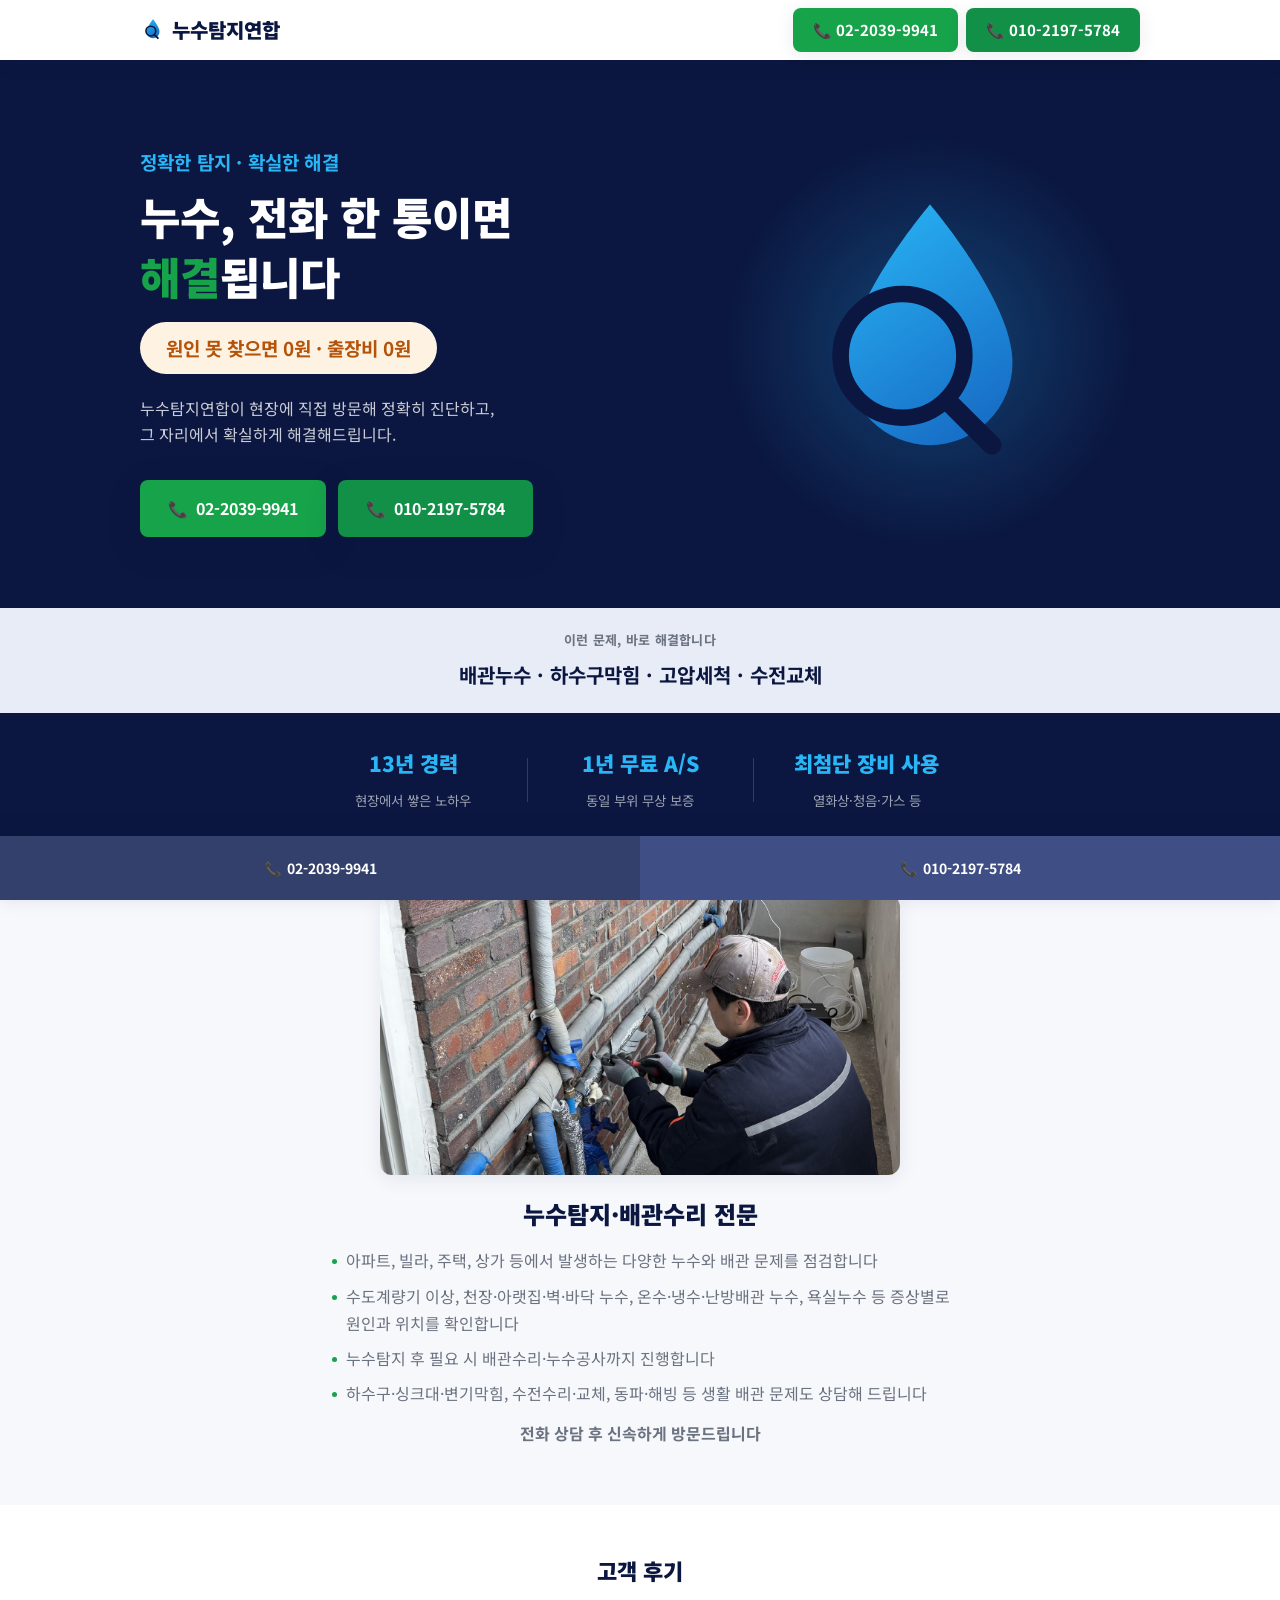
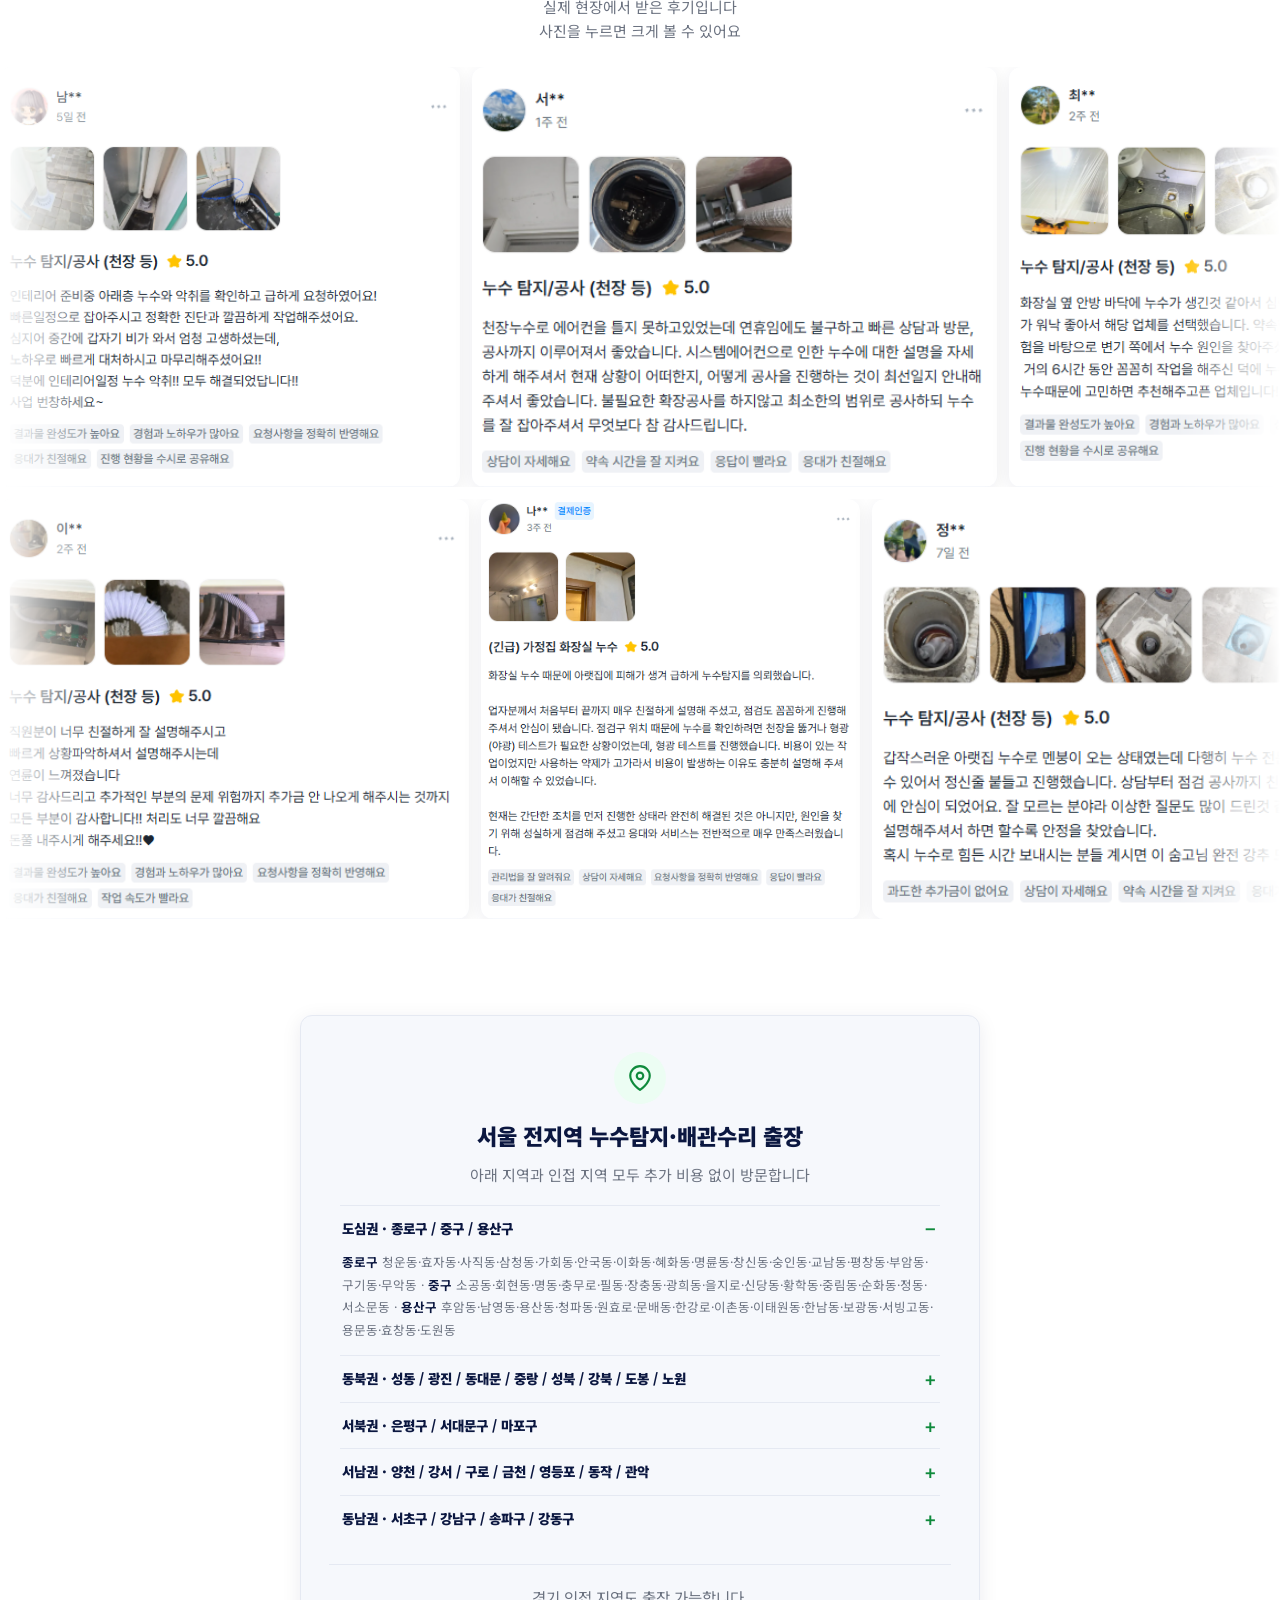
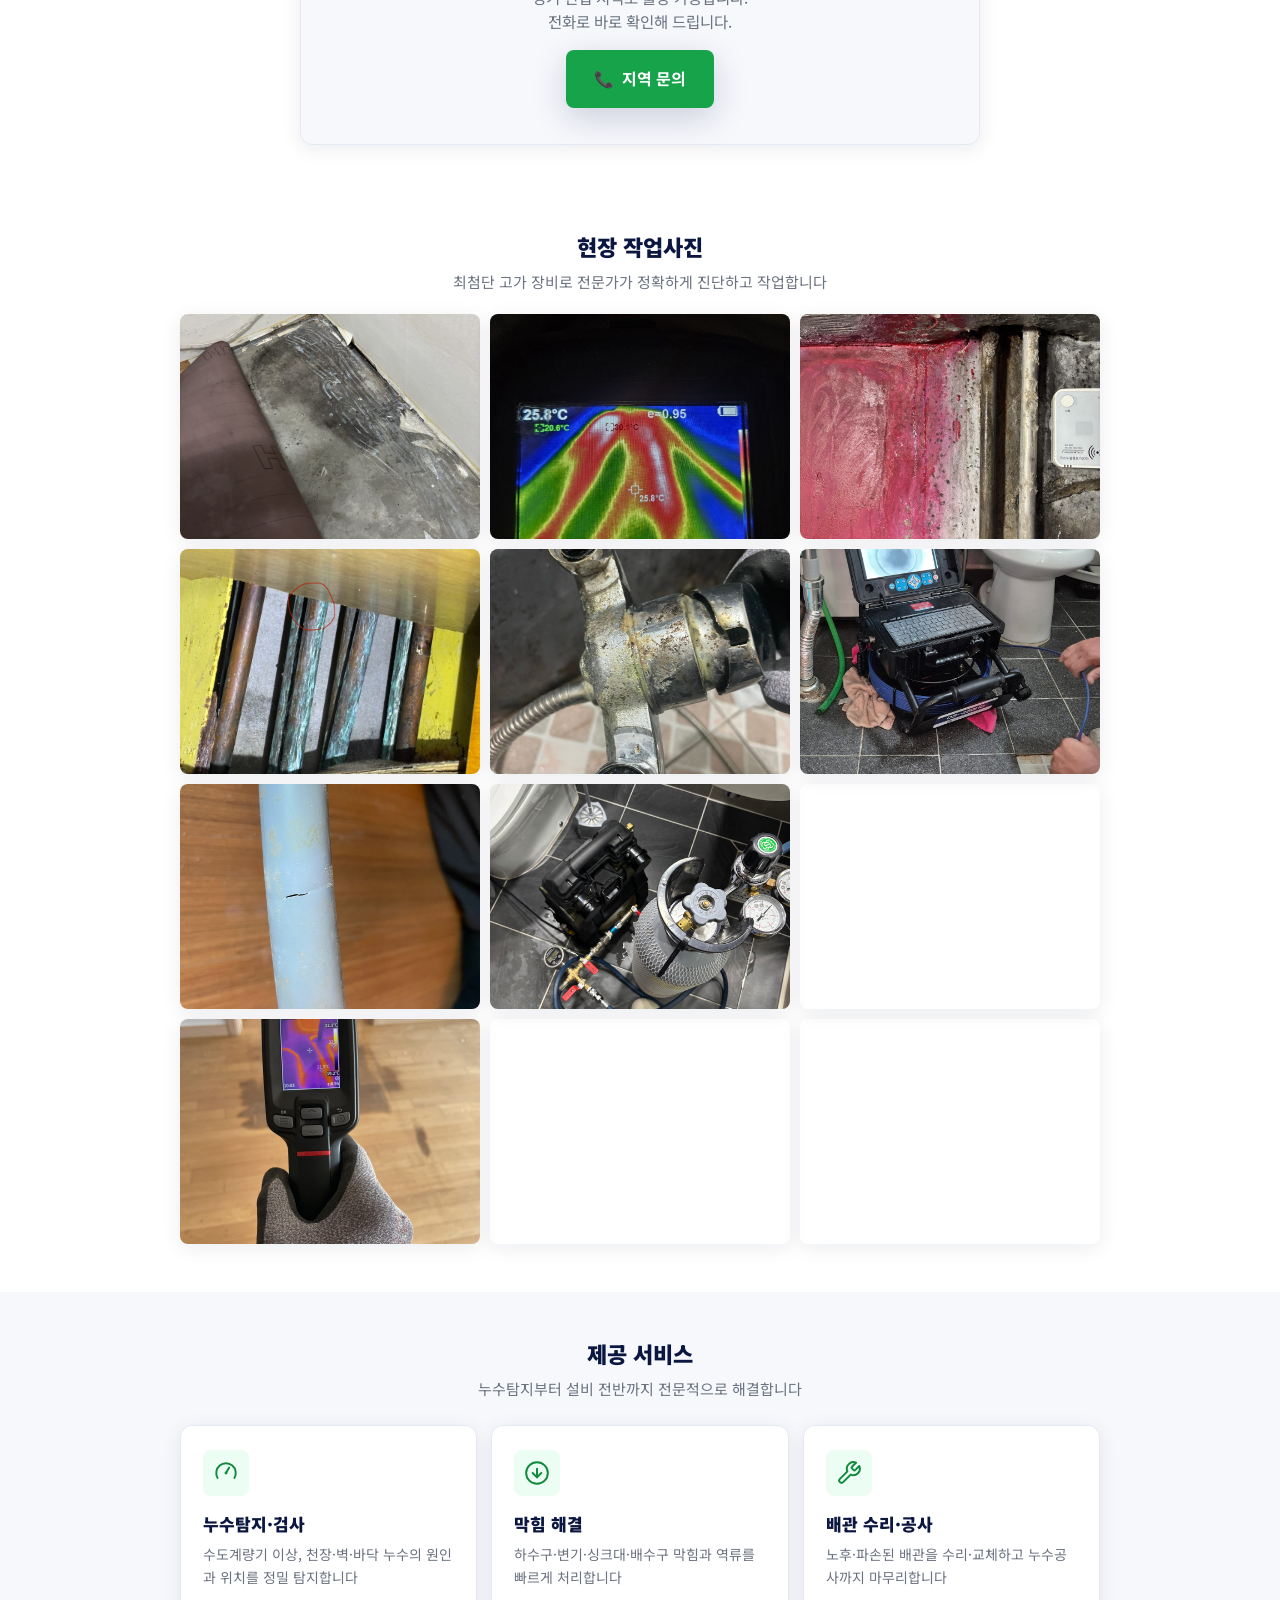
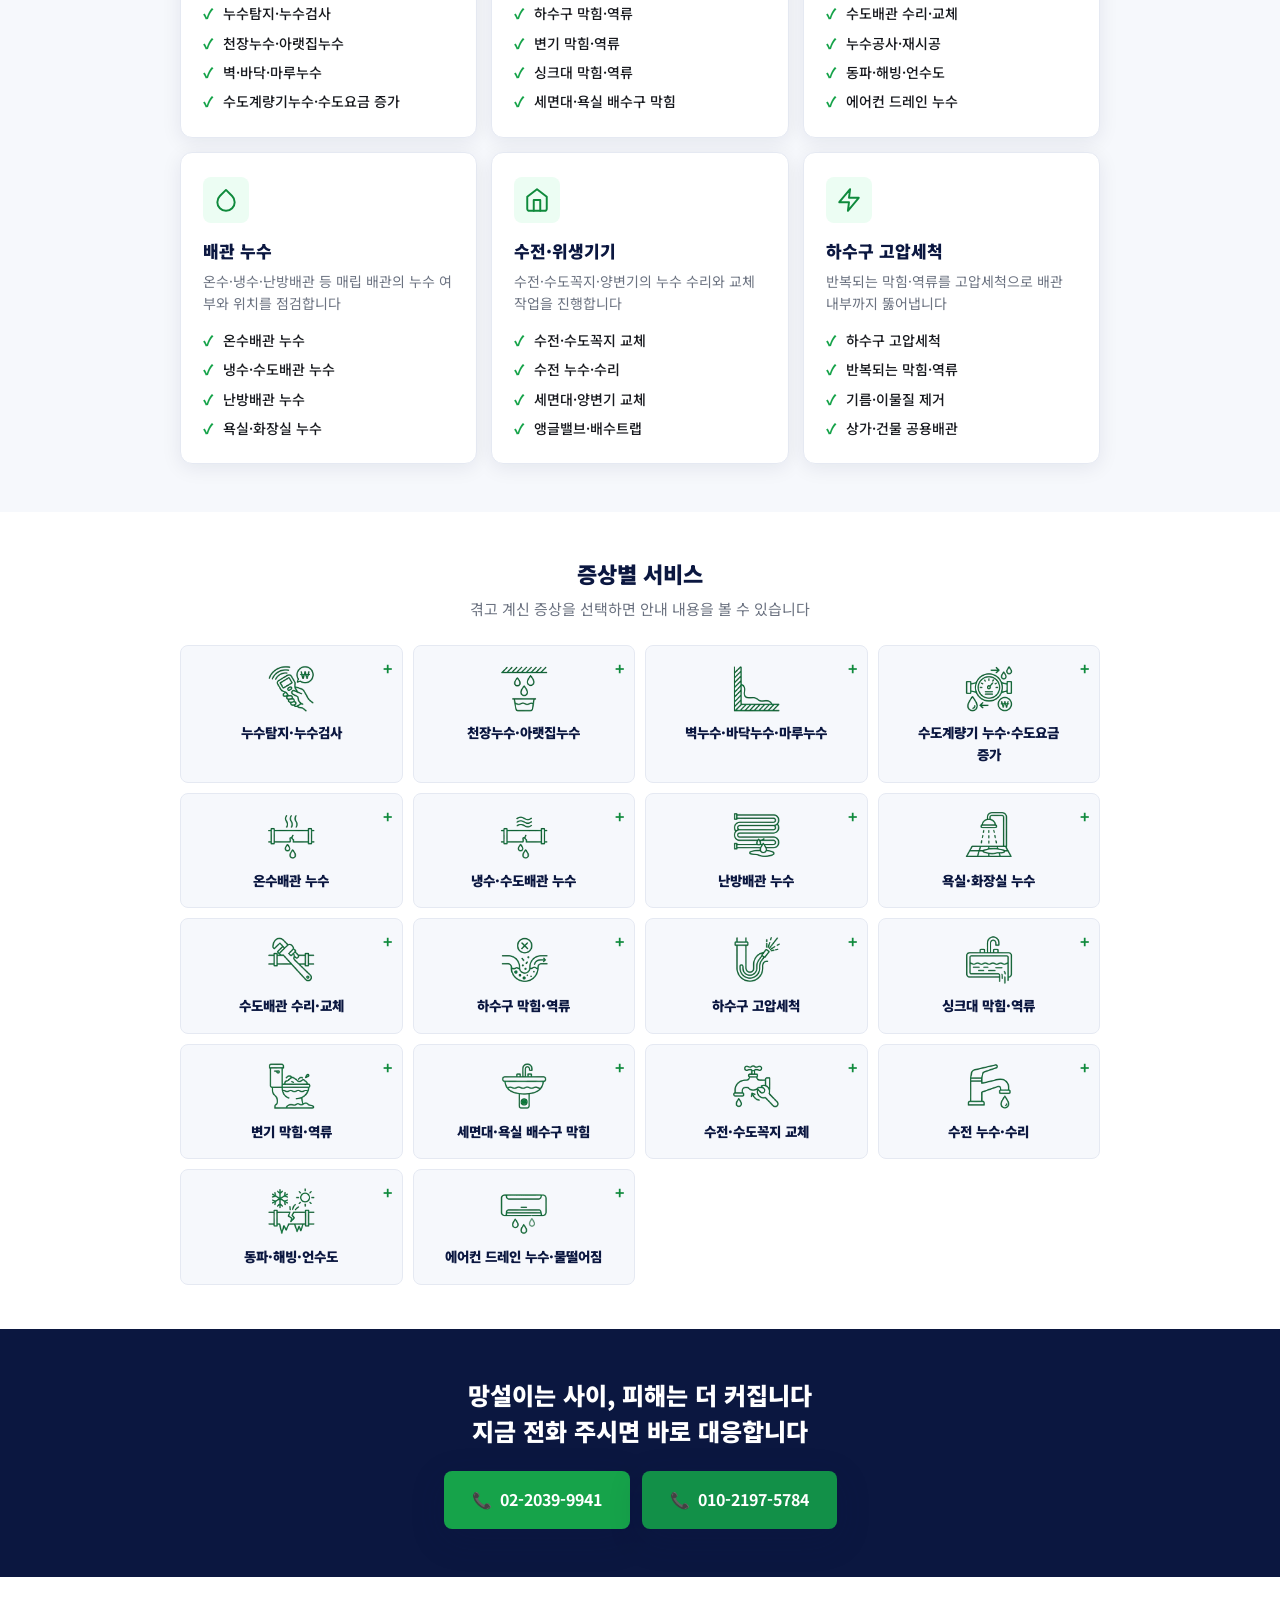
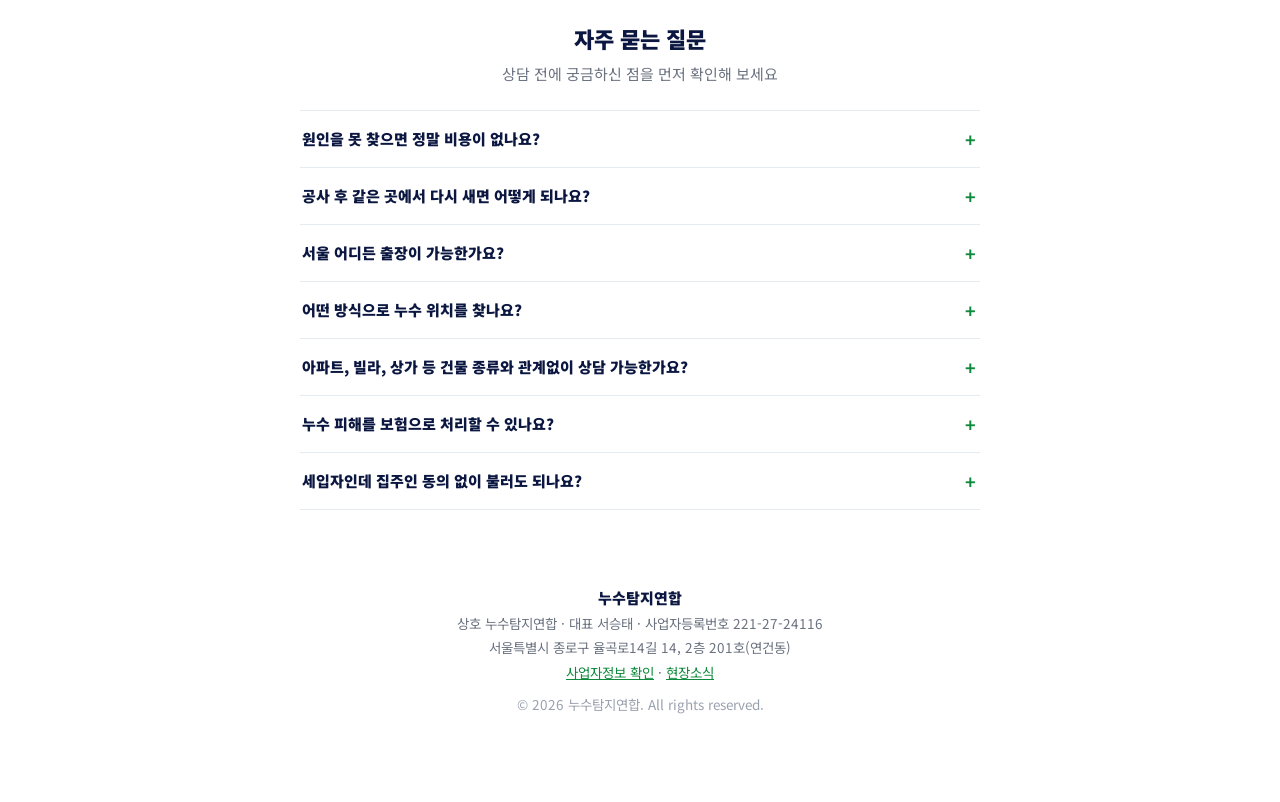
==== commit 67630633: "css changed" ====
--- a/index.html
+++ b/index.html
@@ -162,7 +162,7 @@
       </div>
       <div class="hero-visual" aria-hidden="true">
         <div class="hero-visual-glow"></div>
-        <svg viewBox="0 0 48 48" width="220" height="220">
+        <svg viewBox="0 0 48 48" width="330" height="330">
           <path d="M24 4C24 4 12 18 12 27a12 12 0 0 0 24 0C36 18 24 4 24 4z" fill="url(#dropGradLg)"/>
           <circle cx="20" cy="26" r="9" fill="none" stroke="#0B1740" stroke-width="2.4"/>
           <line x1="26.5" y1="32.5" x2="33" y2="39" stroke="#0B1740" stroke-width="2.8" stroke-linecap="round"/>
@@ -401,7 +401,7 @@
 
         <div class="service-card">
           <div class="svc-icon" aria-hidden="true">
-            <svg width="26" height="26" viewBox="0 0 24 24" fill="none" stroke="currentColor" stroke-width="1.8" stroke-linecap="round" stroke-linejoin="round"><path d="M12 2.69l5.66 5.66a8 8 0 11-11.31 0z"/></svg>
+            <svg width="26" height="26" viewBox="0 0 24 24" fill="none" stroke="currentColor" stroke-width="1.8" stroke-linecap="round" stroke-linejoin="round"><path d="M4.21 16.5A9 9 0 1 1 19.79 16.5"/><line x1="12" y1="12" x2="14.9" y2="6.98"/><circle cx="12" cy="12" r="1.3" fill="currentColor" stroke="none"/></svg>
           </div>
           <h3>누수탐지·검사</h3>
           <p>수도계량기 이상, 천장·벽·바닥 누수의 원인과 위치를 정밀 탐지합니다</p>
@@ -443,7 +443,7 @@
 
         <div class="service-card">
           <div class="svc-icon" aria-hidden="true">
-            <svg width="26" height="26" viewBox="0 0 24 24" fill="none" stroke="currentColor" stroke-width="1.8" stroke-linecap="round" stroke-linejoin="round"><path d="M8 2.5S4 7.5 4 10.5a4 4 0 008 0C12 7.5 8 2.5 8 2.5z"/><path d="M16 9s-2.5 3-2.5 5a2.5 2.5 0 005 0C18.5 12 16 9 16 9z"/></svg>
+            <svg width="26" height="26" viewBox="0 0 24 24" fill="none" stroke="currentColor" stroke-width="1.8" stroke-linecap="round" stroke-linejoin="round"><path d="M12 2.69l5.66 5.66a8 8 0 11-11.31 0z"/></svg>
           </div>
           <h3>배관 누수</h3>
           <p>온수·냉수·난방배관 등 매립 배관의 누수 여부와 위치를 점검합니다</p>
--- a/css/style.css
+++ b/css/style.css
@@ -208,8 +208,8 @@
     justify-content: center;
     position: relative;
     flex-shrink: 0;
-    width: 280px;
-    height: 280px;
+    width: 420px;
+    height: 420px;
   }
   .hero-visual-glow {
     position: absolute;
@@ -281,6 +281,7 @@
   max-width: 420px;
   height: 220px;
   object-fit: cover;
+  object-position: center 73%;
   border-radius: var(--radius);
   box-shadow: var(--shadow);
   margin: 0 auto 20px;
@@ -405,8 +406,8 @@
   gap: 12px;
   width: max-content;
 }
-.marquee-left { animation: marquee-scroll 36s linear infinite; }
-.marquee-right { animation: marquee-scroll-reverse 36s linear infinite; }
+.marquee-left { animation: marquee-scroll 60s linear infinite; }
+.marquee-right { animation: marquee-scroll-reverse 60s linear infinite; }
 
 @media (max-width: 639px) {
   .marquee-left, .marquee-right { animation-duration: 76s; }
